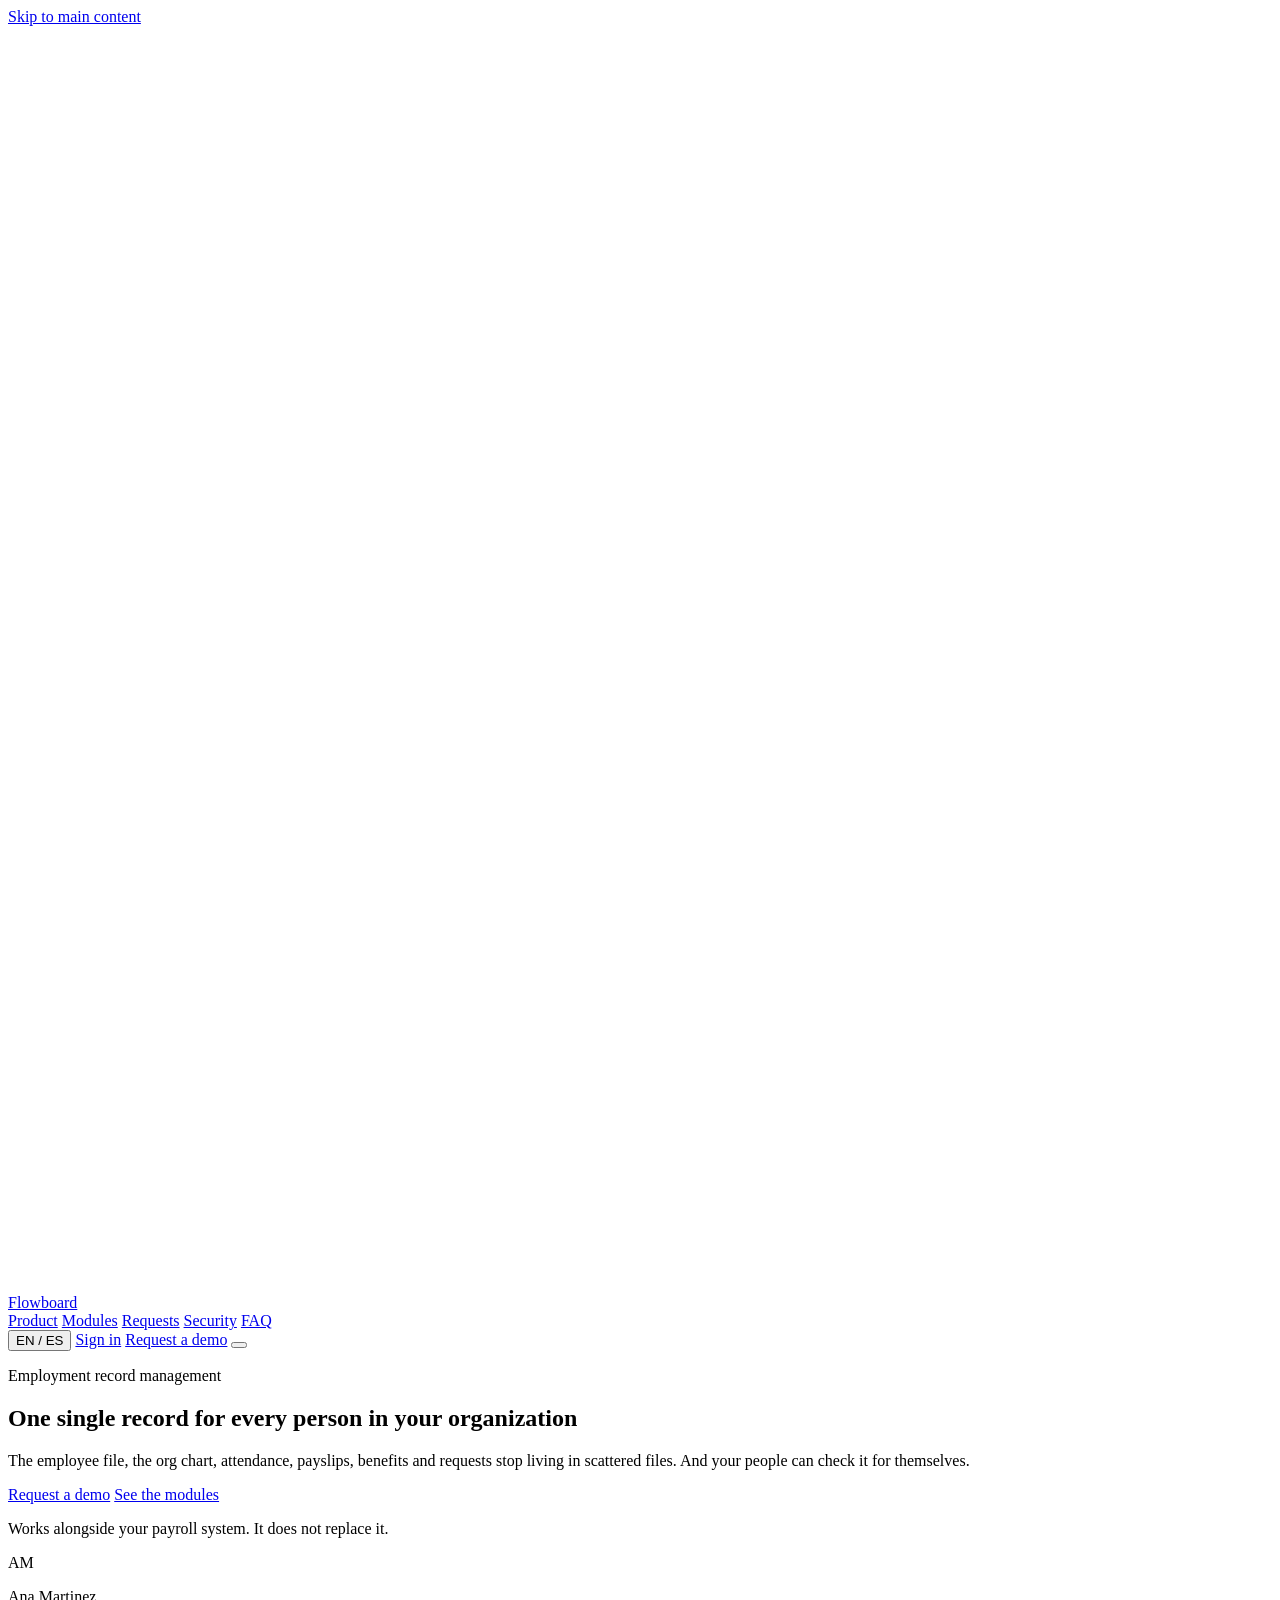
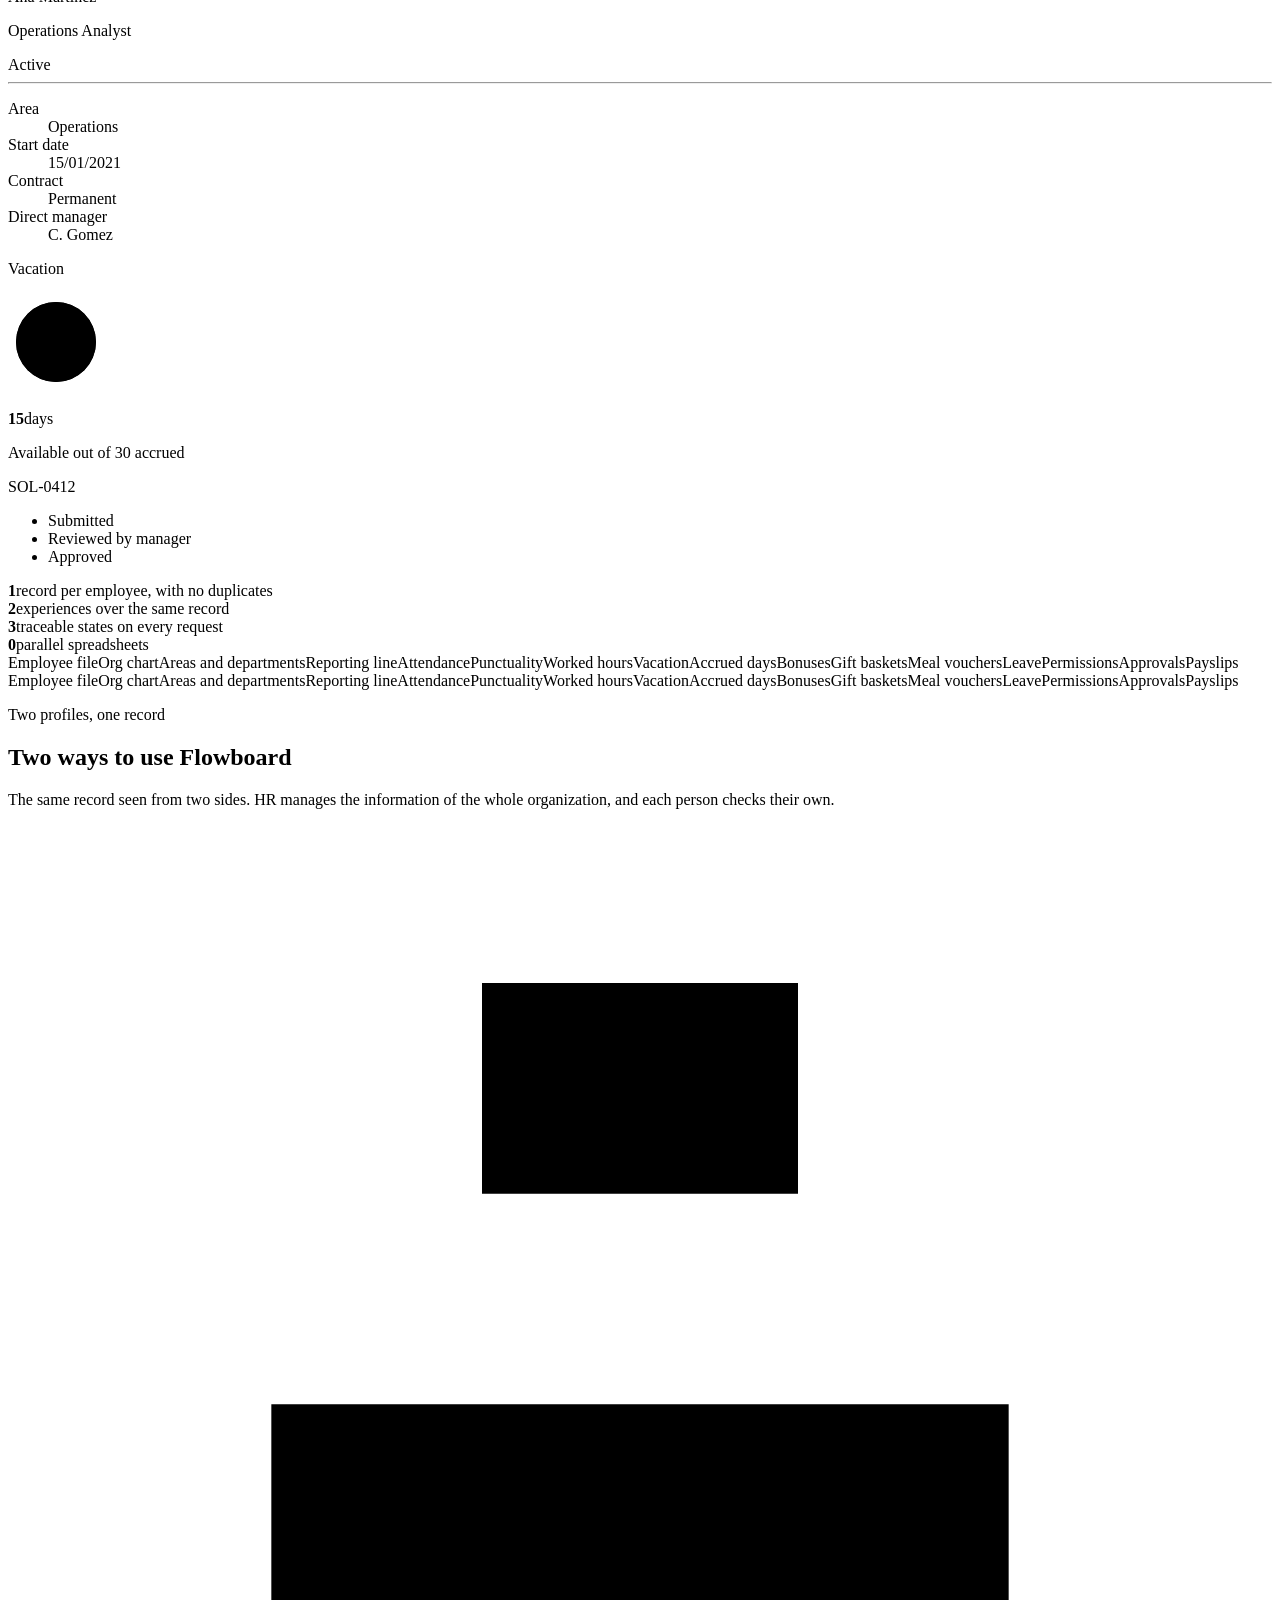
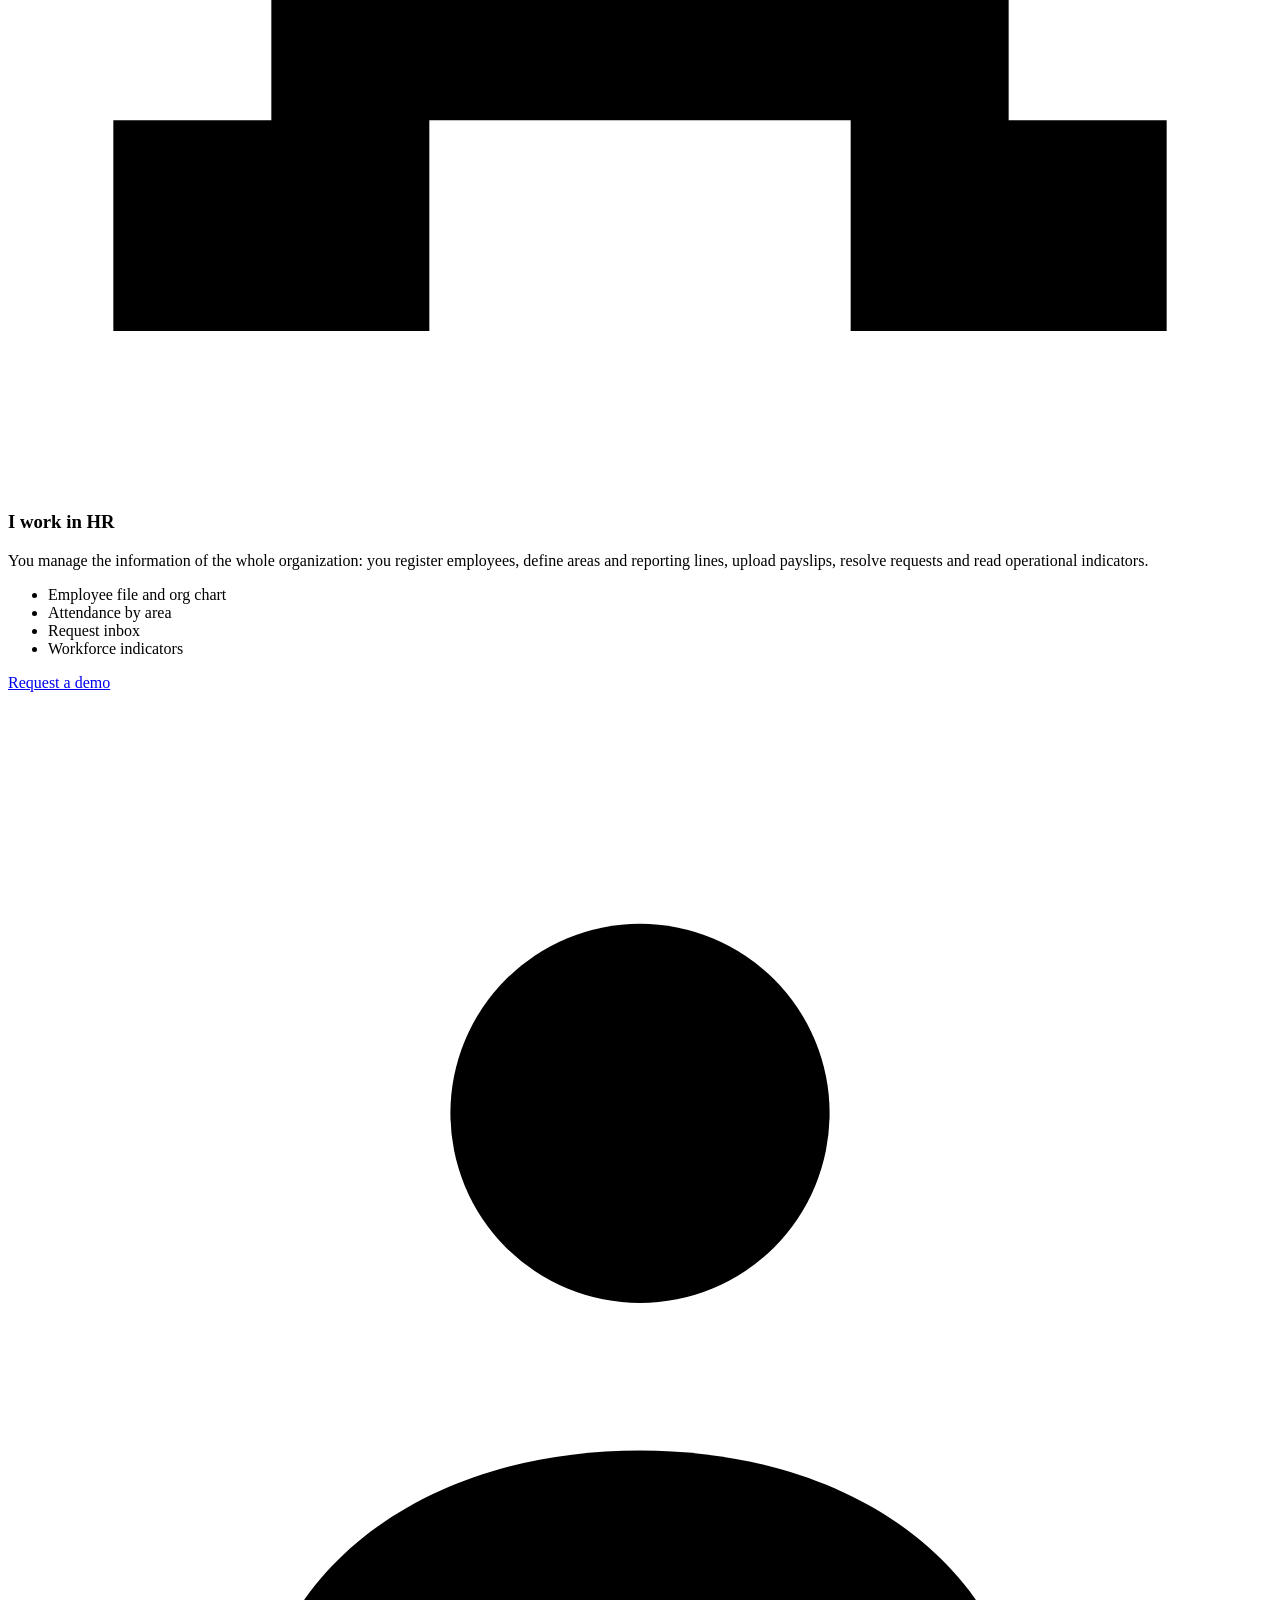
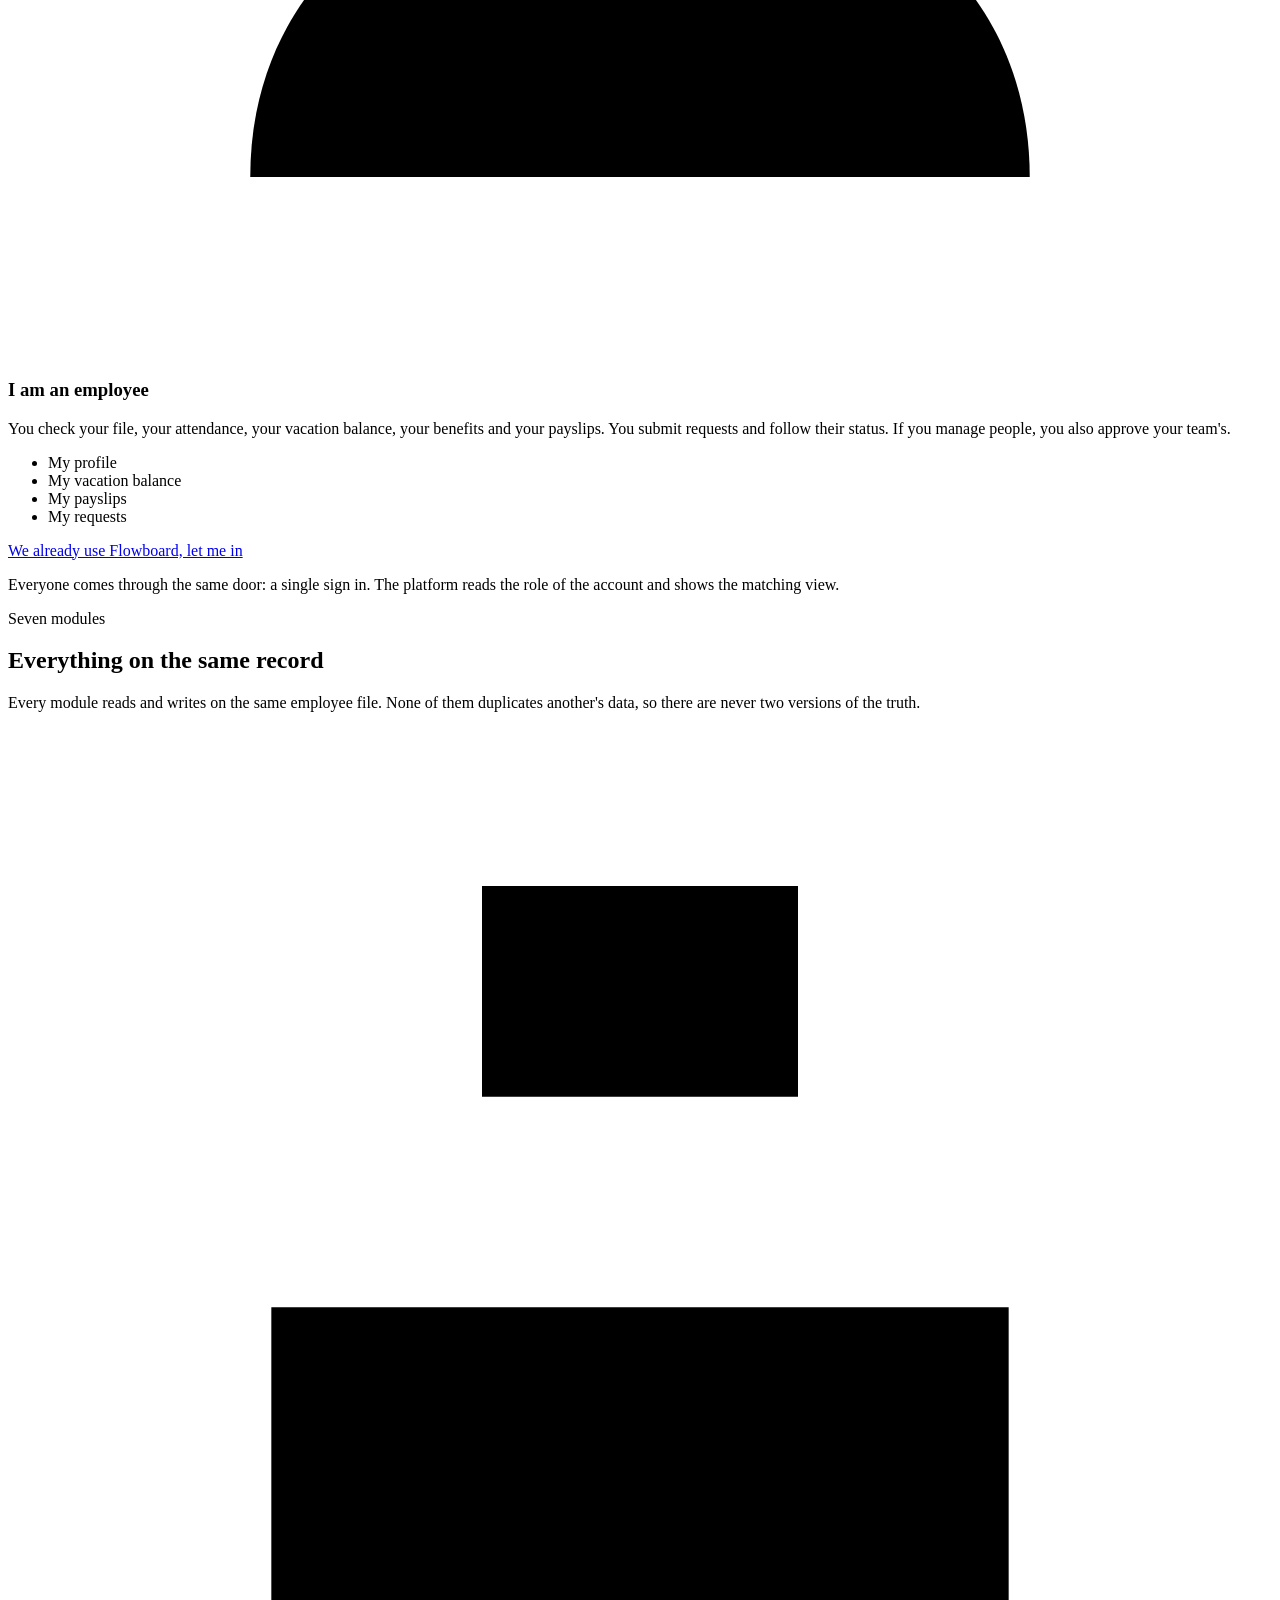
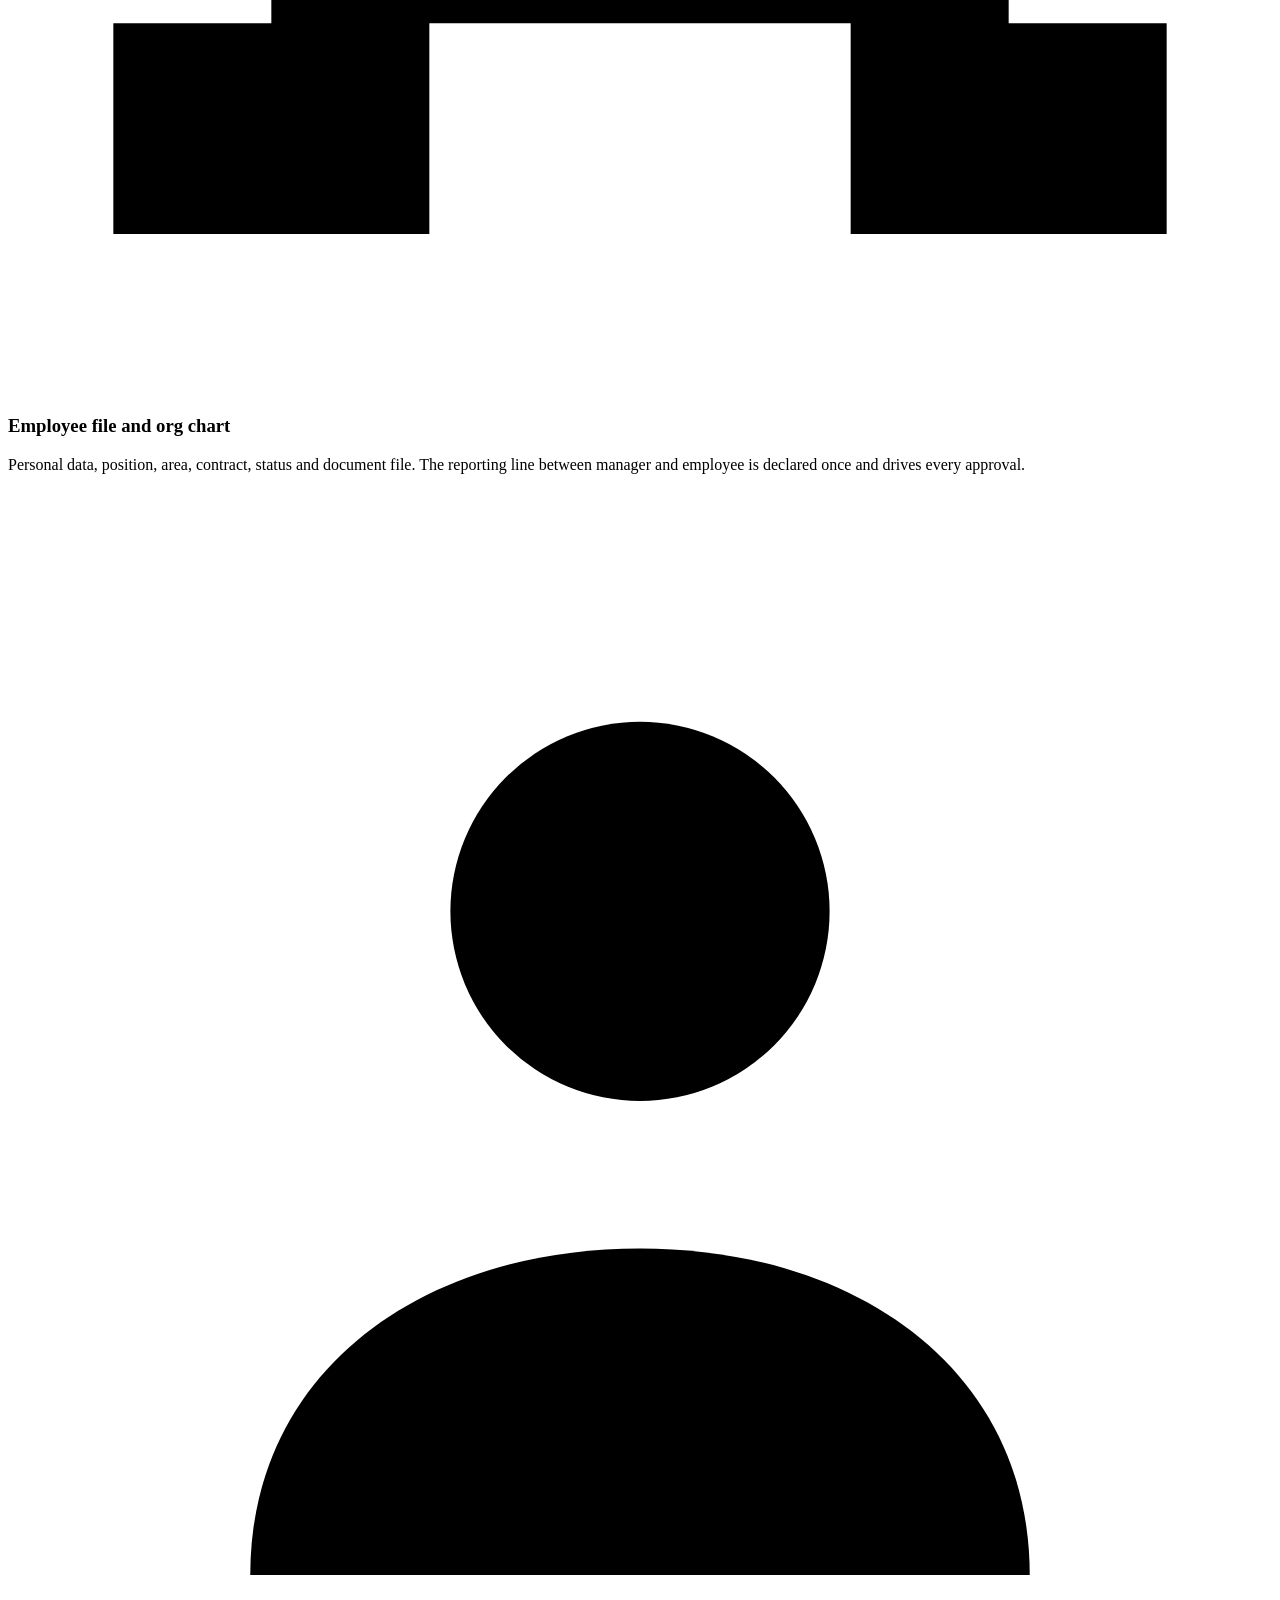
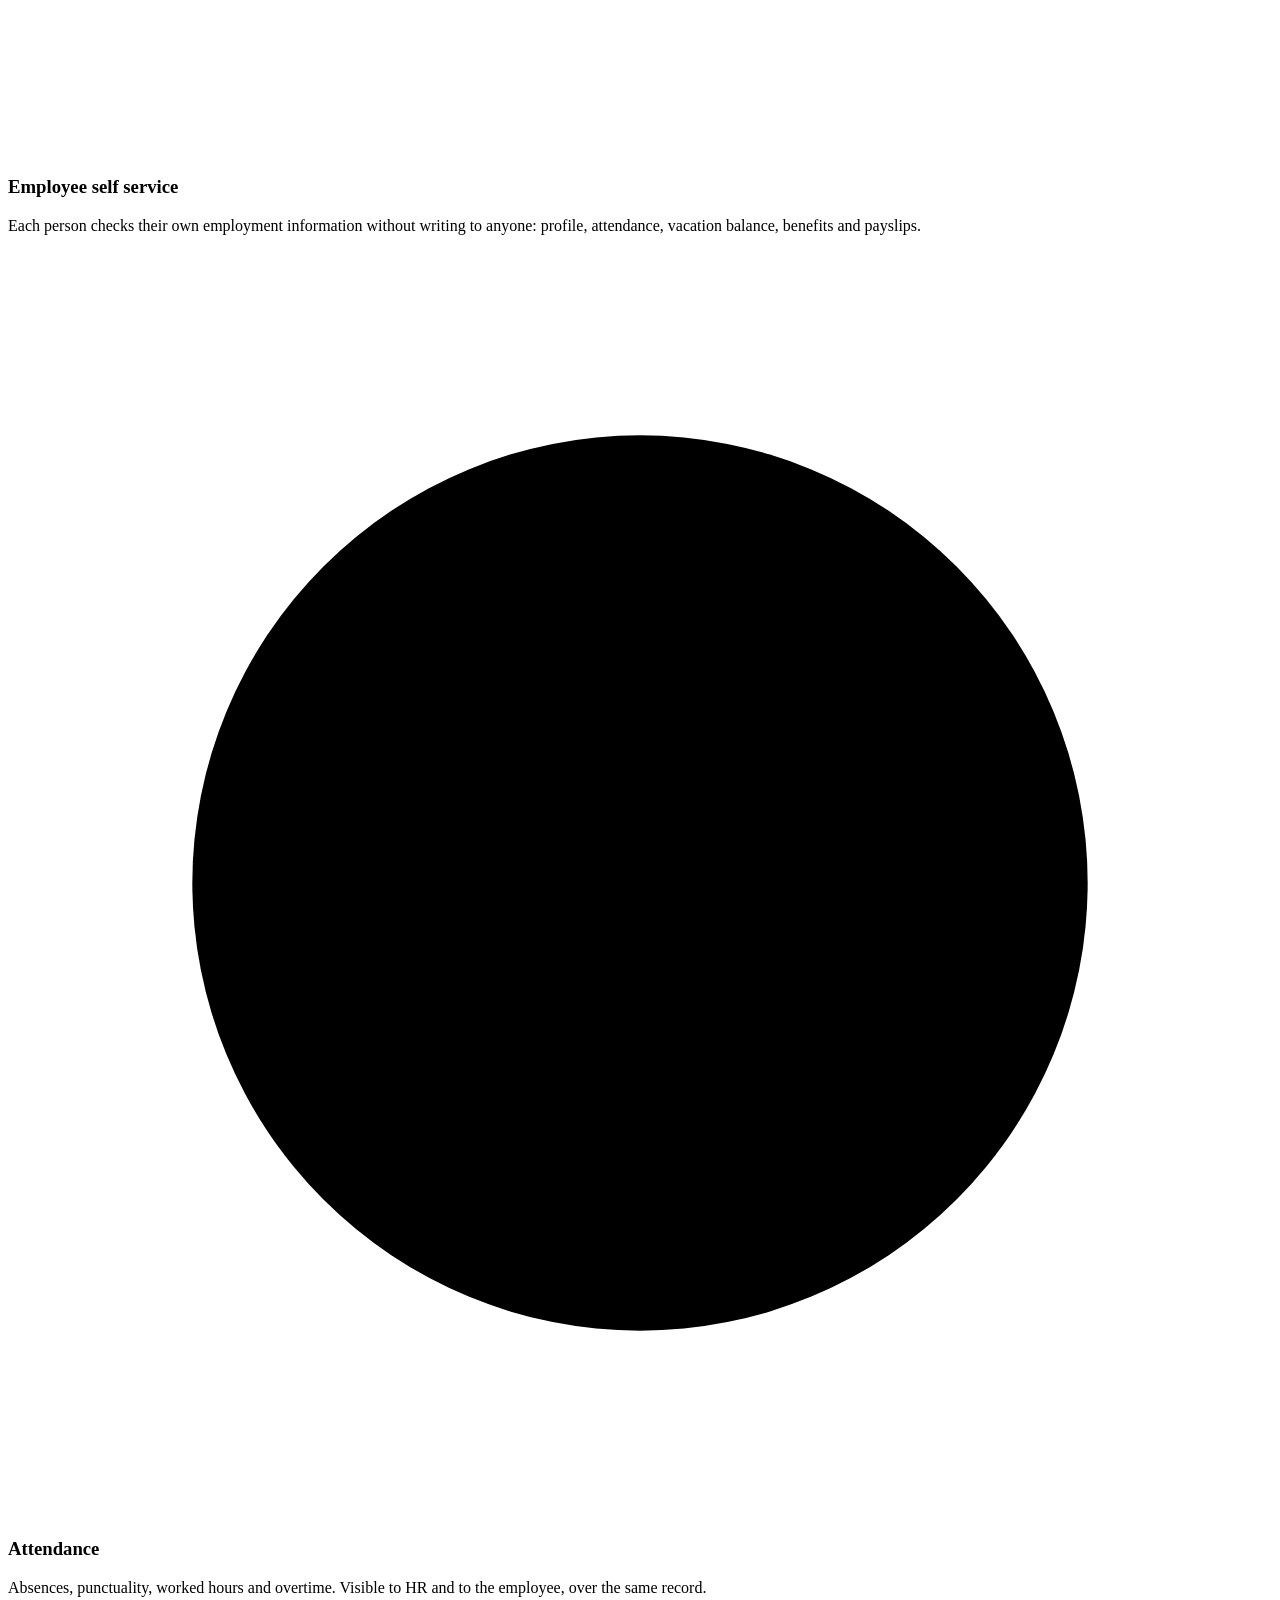
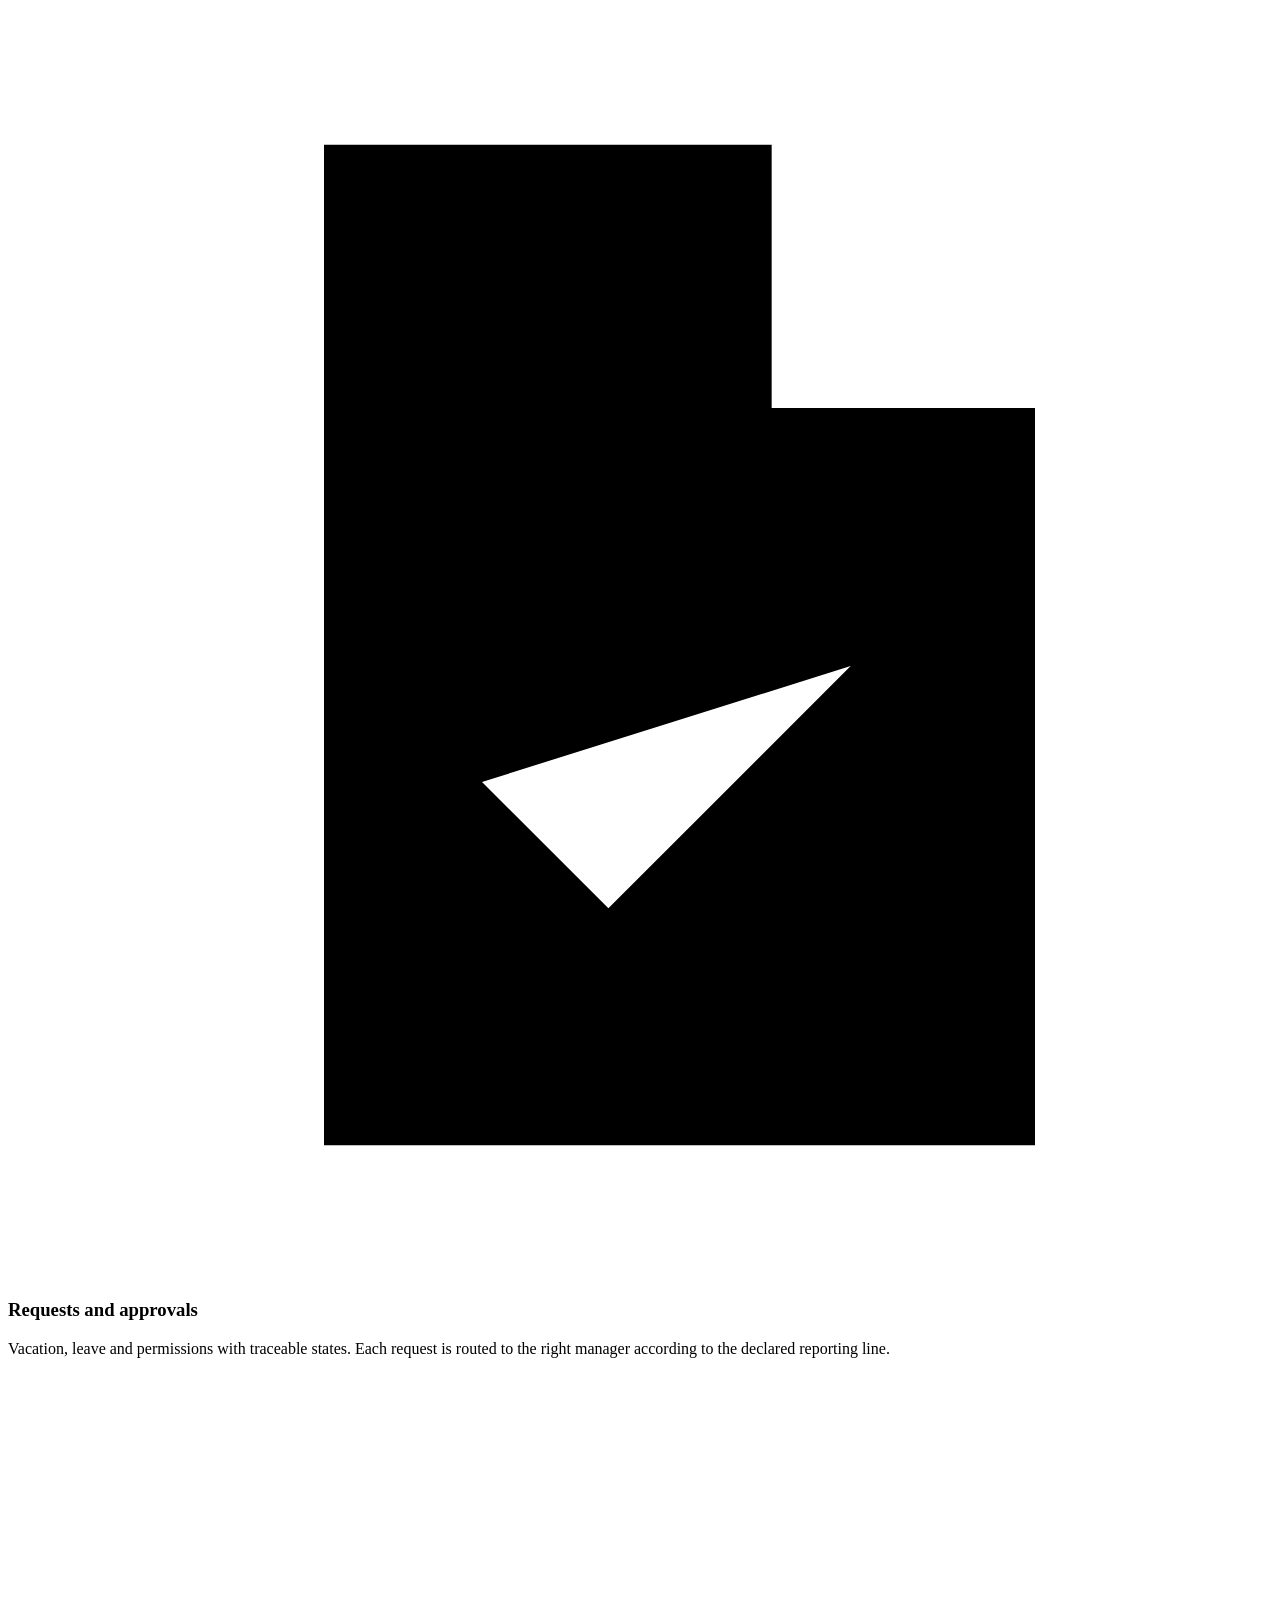
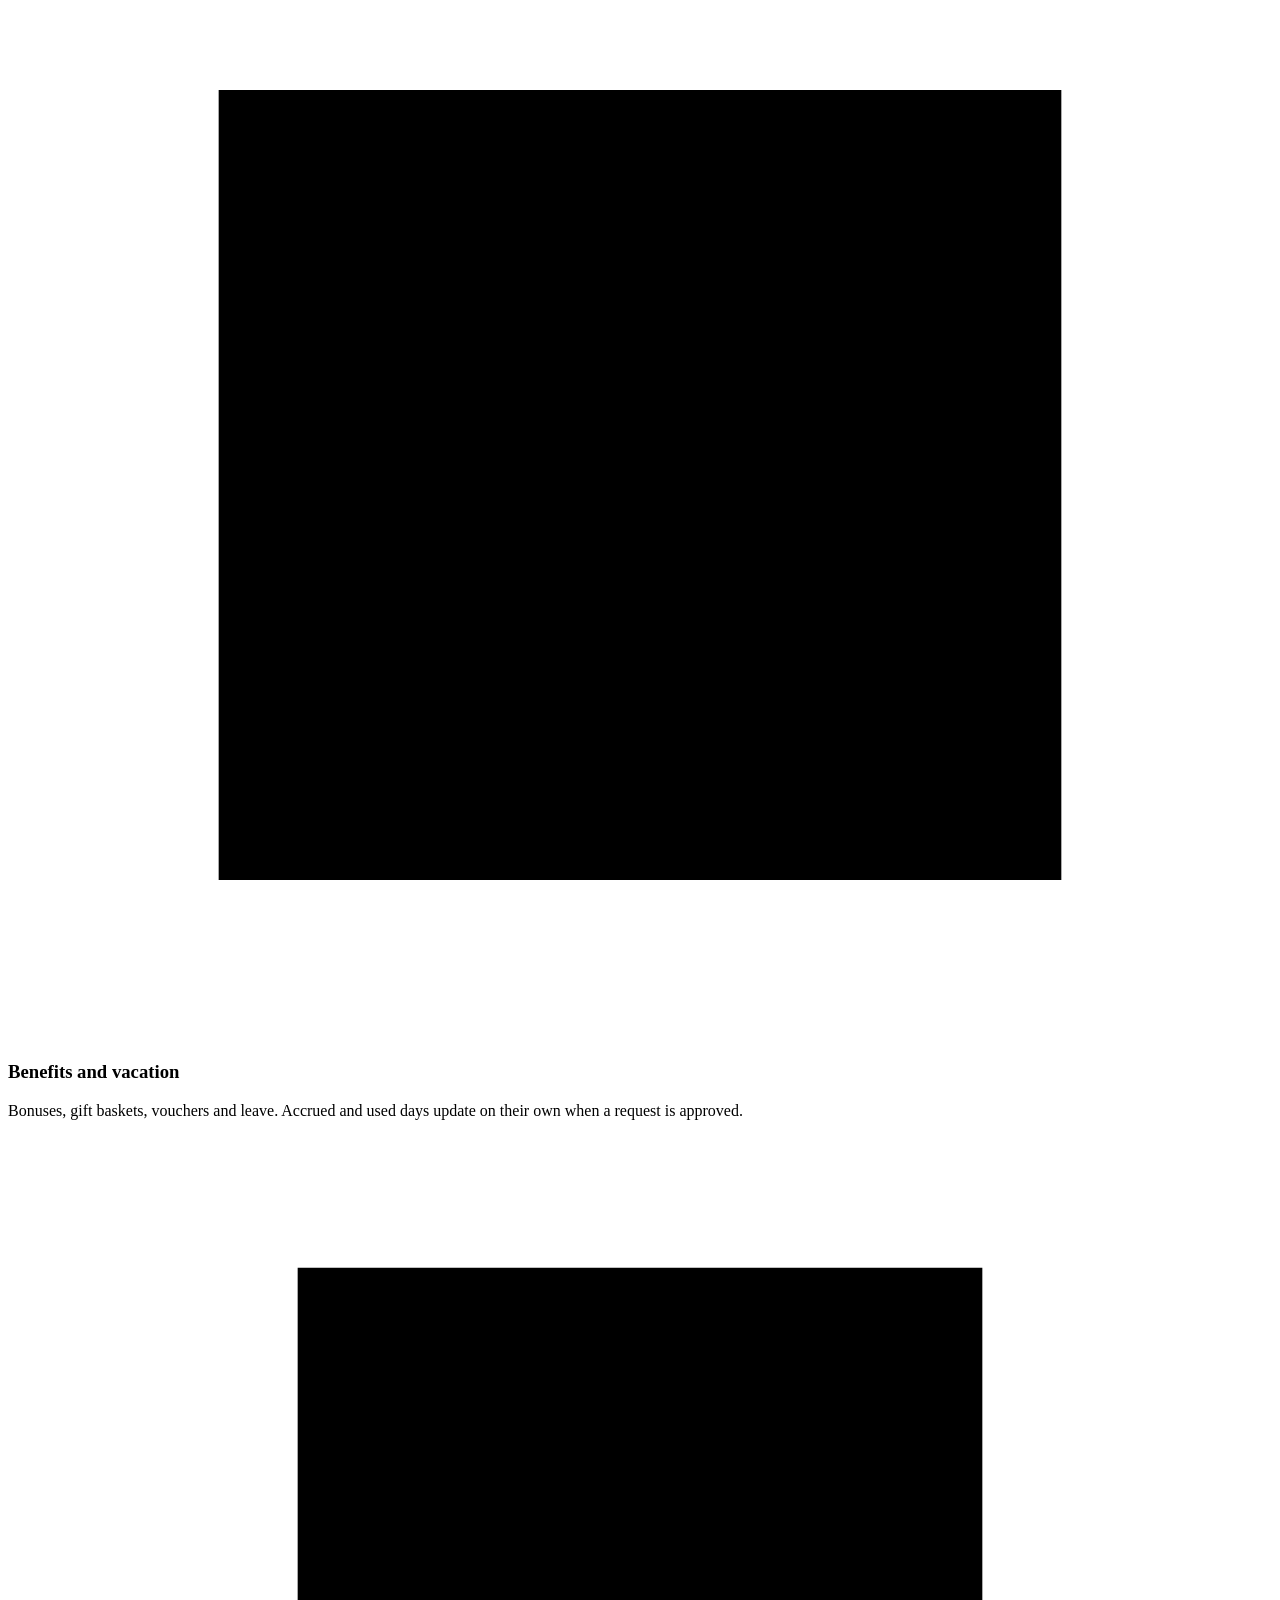
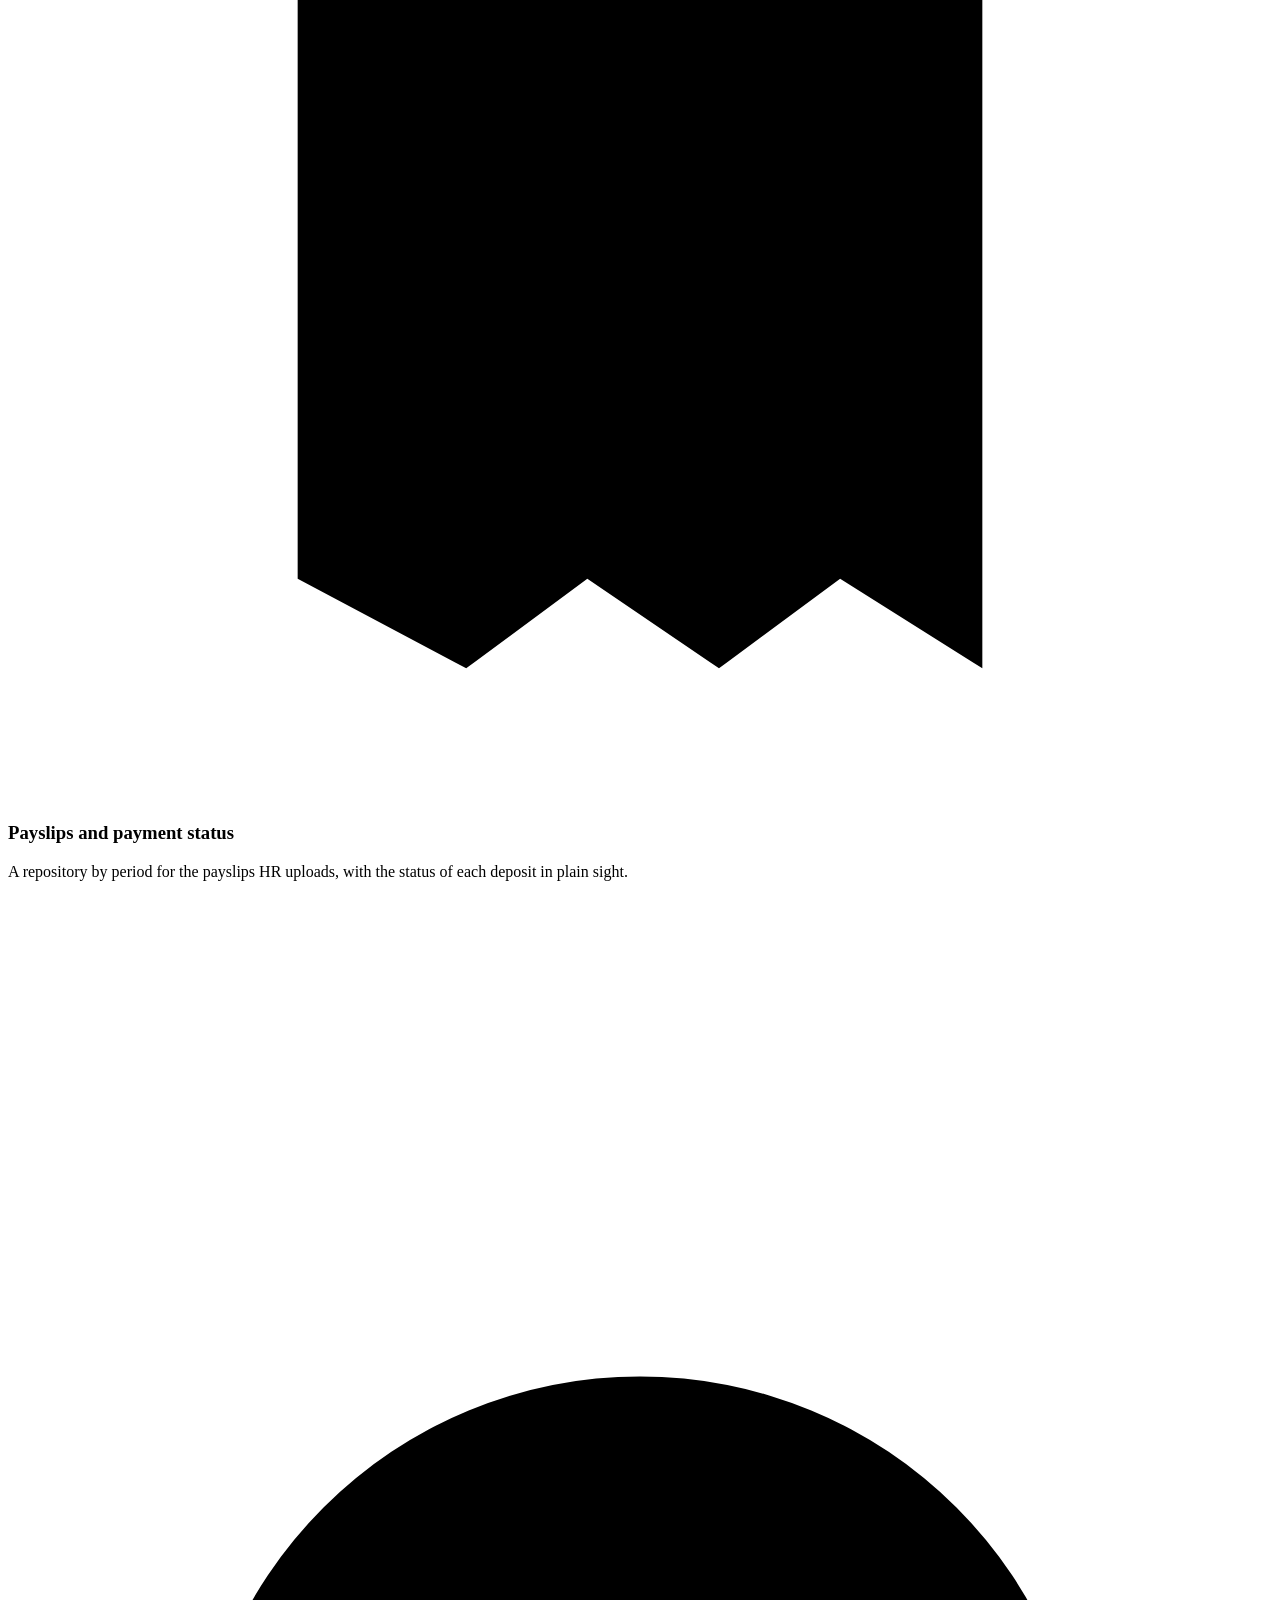
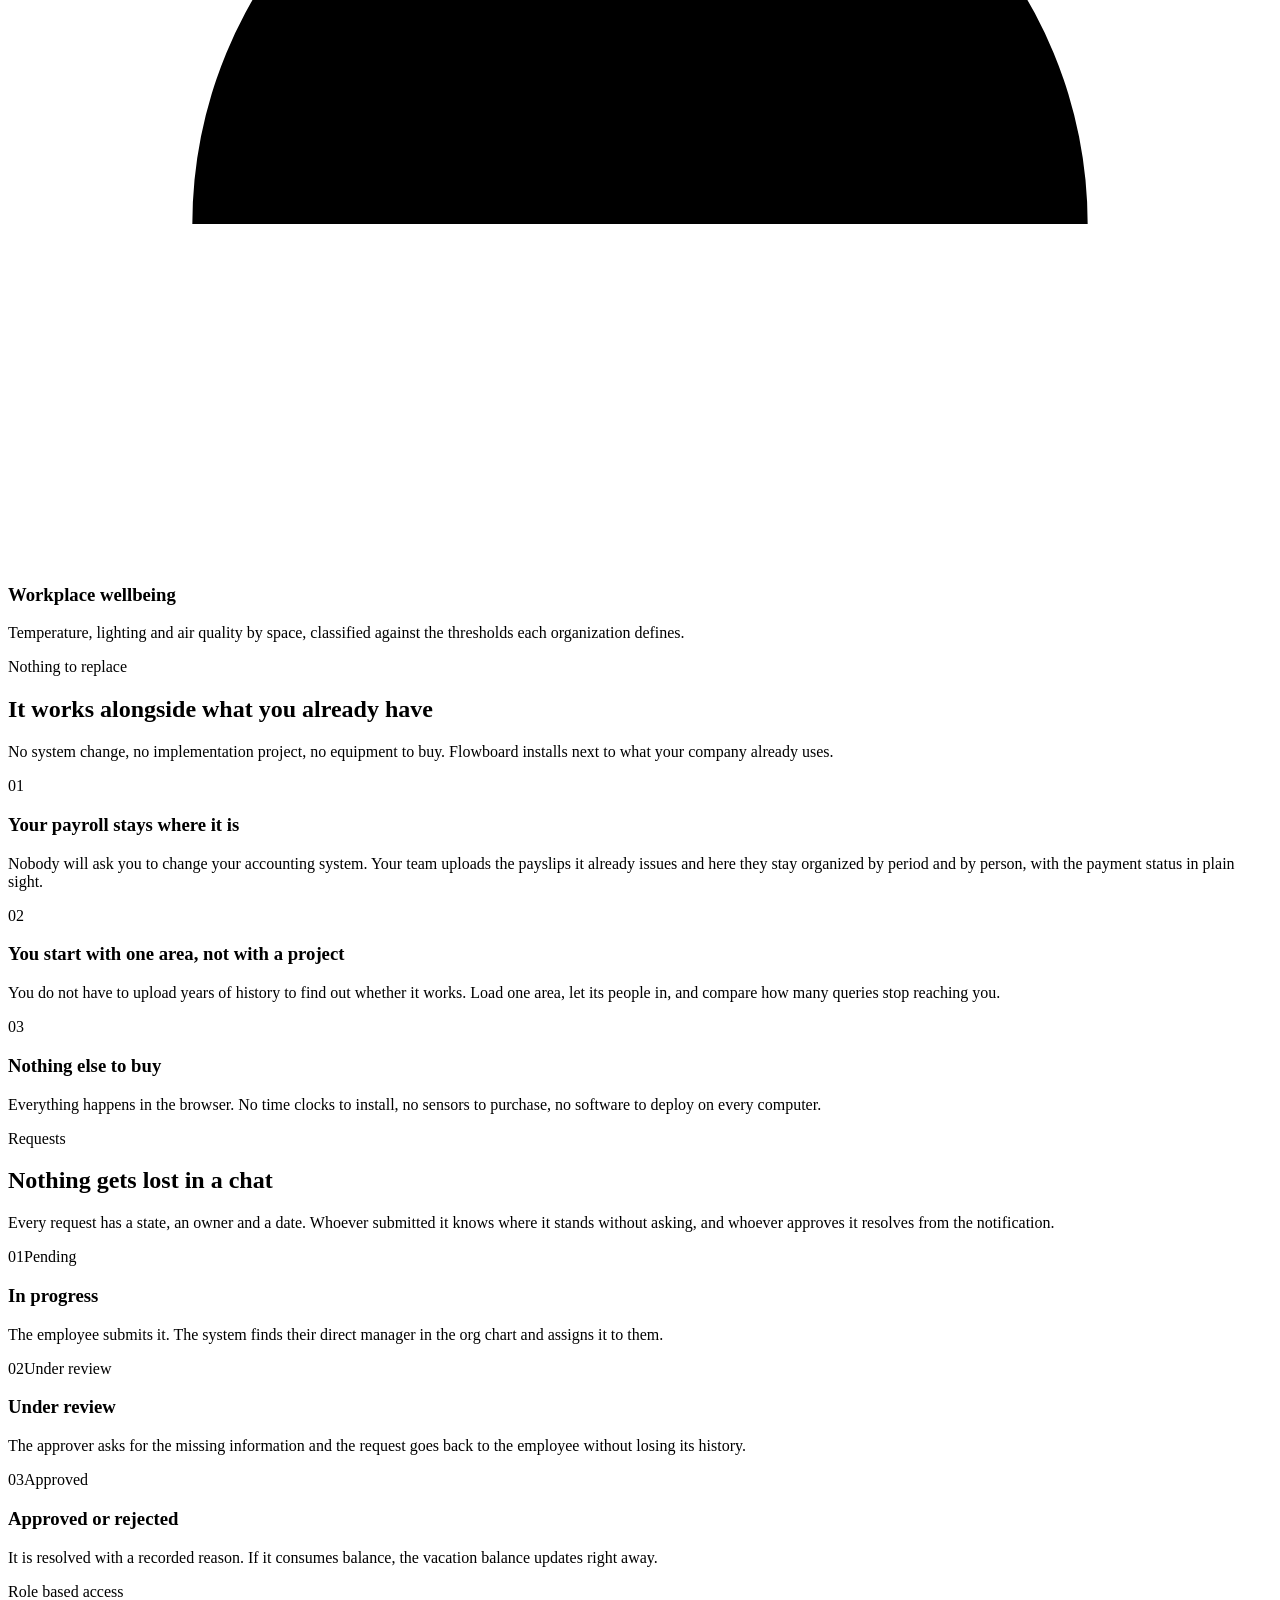
==== index.html @ 3ad3525f "feat(index): create index file" ====
<!DOCTYPE html>
<html lang="en-US">
<head>
  <meta charset="UTF-8">
  <meta name="viewport" content="width=device-width, initial-scale=1">
  <title>Flowboard, HR management for growing organizations</title>
    <meta name="description" content="Flowboard centralises the employee file, the org chart, attendance, vacation balance, benefits, payslips and requests in one record, and lets every person check their own.">
  <meta name="keywords" content="human resources, employee management, attendance tracking, vacation balance, leave requests, employee self service, HRIS Peru, Flowboard">
  <meta name="author" content="Performily">
  <meta name="robots" content="index, follow">
  <meta property="og:type" content="website">
  <meta property="og:site_name" content="Flowboard">
  <meta property="og:title" content="Flowboard, HR management for growing organizations">
  <meta property="og:description" content="One single record for every person in your organization. The employee file, attendance, benefits, payslips and requests in one place.">
  <meta property="og:locale" content="en_US">
  <meta property="og:locale:alternate" content="es_419">
  <meta name="twitter:card" content="summary_large_image">
  <meta name="twitter:title" content="Flowboard, HR management for growing organizations">
  <meta name="twitter:description" content="One single record for every person in your organization.">
  <meta name="theme-color" content="#39608f">
  <link rel="preconnect" href="https://fonts.googleapis.com">
  <link rel="preconnect" href="https://fonts.gstatic.com" crossorigin>
  <link href="https://fonts.googleapis.com/css2?family=Inter:wght@400;500;600;700&display=swap" rel="stylesheet">
  <link rel="stylesheet" href="src/css/tokens.css">
  <link rel="stylesheet" href="src/css/styles.css">
</head>
<body>
  <a class="skip-link" href="#main" data-i18n="skip">Skip to main content</a>

  <header class="masthead" id="masthead">
    <div class="shell masthead__row">
      <a class="brand" href="#top" aria-label="Flowboard, home">
        <span class="brand__mark" aria-hidden="true">
          <svg viewBox="0 0 24 24"><path d="M5 7h14M5 12h9M5 17h5"/></svg>
        </span>
        <span>Flowboard</span>
      </a>

      <nav class="menu" id="menu" aria-label="Main navigation" data-open="false">
        <a href="#modules" data-i18n="nav.product">Product</a>
        <a href="#modules" data-i18n="nav.modules">Modules</a>
        <a href="#requests" data-i18n="nav.requests">Requests</a>
        <a href="#security" data-i18n="nav.security">Security</a>
        <a href="#faq" data-i18n="nav.faq">FAQ</a>
      </nav>

      <div class="masthead__actions">
        <button class="lang" type="button" data-lang-toggle aria-label="Change language">
          <span data-lang="en" aria-current="true">EN</span>
          <span aria-hidden="true">/</span>
          <span data-lang="es" aria-current="false">ES</span>
        </button>
        <a class="btn btn--sm" href="#signin" data-i18n="cta.signin">Sign in</a>
        <a class="btn btn--sm btn--primary" href="#start" data-i18n="cta.demo">Request a demo</a>
        <button class="burger" type="button" data-burger aria-expanded="false" aria-controls="menu" aria-label="Open menu">
          <span></span><span></span>
        </button>
      </div>
      <div class="progress" data-progress aria-hidden="true"></div>
    </div>
  </header>

  <main id="main">

    <section class="hero shell" id="top">
      <div class="hero__grid">
        <div class="hero__copy">
          <p class="tagline label" data-i18n="hero.tag">Employment record management</p>
          <h1 data-i18n="hero.title">One single record for <span class="strong">every person</span> in your organization</h1>
          <p class="lead" data-i18n="hero.text">The employee file, the org chart, attendance, payslips, benefits and requests stop living in scattered files. And your people can check it for themselves.</p>
          <div class="hero__actions">
            <a class="btn btn--primary" href="#start" data-i18n="cta.demo">Request a demo</a>
            <a class="btn" href="#modules" data-i18n="cta.modules">See the modules</a>
          </div>
          <p class="hero__note" data-i18n="hero.note">Works alongside your payroll system. It does not replace it.</p>
        </div>

        <div class="hero__art" aria-hidden="true">
          <article class="card record">
            <header class="record__head">
              <span class="avatar">AM</span>
              <div>
                <p class="record__name">Ana Martinez</p>
                <p class="record__role" data-i18n="hero.card.role">Operations Analyst</p>
              </div>
              <span class="chip chip--ok" data-i18n="hero.card.status">Active</span>
            </header>
            <hr>
            <dl class="record__list">
              <div><dt data-i18n="hero.card.area">Area</dt><dd data-i18n="hero.card.area.v">Operations</dd></div>
              <div><dt data-i18n="hero.card.start">Start date</dt><dd>15/01/2021</dd></div>
              <div><dt data-i18n="hero.card.contract">Contract</dt><dd data-i18n="hero.card.contract.v">Permanent</dd></div>
              <div><dt data-i18n="hero.card.manager">Direct manager</dt><dd>C. Gomez</dd></div>
            </dl>
          </article>

          <div class="hero__row">
            <article class="card gauge-card">
              <p class="label" data-i18n="hero.gauge.title">Vacation</p>
              <div class="gauge">
                <svg viewBox="0 0 96 96" width="96" height="96">
                  <circle class="gauge__track" cx="48" cy="48" r="40"></circle>
                  <circle class="gauge__arc" cx="48" cy="48" r="40" data-gauge-arc data-value="15" data-total="30"></circle>
                </svg>
                <p class="gauge__value"><strong>15</strong><span data-i18n="hero.gauge.unit">days</span></p>
              </div>
              <p data-i18n="hero.gauge.foot">Available out of 30 accrued</p>
            </article>

            <article class="card steps-card">
              <p class="label">SOL-0412</p>
              <ul>
                <li data-i18n="hero.req.1">Submitted</li>
                <li data-i18n="hero.req.2">Reviewed by manager</li>
                <li class="is-current" data-i18n="hero.req.3">Approved</li>
              </ul>
            </article>
          </div>
        </div>
      </div>
    </section>

    <section class="figures shell" aria-label="Product figures">
      <div class="figures__row">
        <div class="figure"><strong>1</strong><span data-i18n="fig.1">record per employee, with no duplicates</span></div>
        <div class="figure"><strong>2</strong><span data-i18n="fig.2">experiences over the same record</span></div>
        <div class="figure"><strong>3</strong><span data-i18n="fig.3">traceable states on every request</span></div>
        <div class="figure"><strong>0</strong><span data-i18n="fig.4">parallel spreadsheets</span></div>
      </div>
    </section>

    <section class="marquee" aria-label="What the platform manages">
      <div class="marquee__track">
        <span>Employee file</span><i></i><span>Org chart</span><i></i><span>Areas and departments</span><i></i><span>Reporting line</span><i></i><span>Attendance</span><i></i><span>Punctuality</span><i></i><span>Worked hours</span><i></i><span>Vacation</span><i></i><span>Accrued days</span><i></i><span>Bonuses</span><i></i><span>Gift baskets</span><i></i><span>Meal vouchers</span><i></i><span>Leave</span><i></i><span>Permissions</span><i></i><span>Approvals</span><i></i><span>Payslips</span><i></i>
        <span>Employee file</span><i></i><span>Org chart</span><i></i><span>Areas and departments</span><i></i><span>Reporting line</span><i></i><span>Attendance</span><i></i><span>Punctuality</span><i></i><span>Worked hours</span><i></i><span>Vacation</span><i></i><span>Accrued days</span><i></i><span>Bonuses</span><i></i><span>Gift baskets</span><i></i><span>Meal vouchers</span><i></i><span>Leave</span><i></i><span>Permissions</span><i></i><span>Approvals</span><i></i><span>Payslips</span><i></i>
      </div>
    </section>

    <section class="section segments" id="segments">
      <div class="shell">
        <div class="section-head section-head--center">
          <p class="label" data-i18n="seg.tag">Two profiles, one record</p>
          <h2 data-i18n="seg.title">Two ways to use Flowboard</h2>
          <p class="lead" data-i18n="seg.text">The same record seen from two sides. HR manages the information of the whole organization, and each person checks their own.</p>
        </div>

        <div class="segments__grid">
          <article class="card segment">
            <header class="segment__head">
              <span class="icon-tile" aria-hidden="true">
                <svg viewBox="0 0 24 24"><path d="M9 3h6v4H9zM2 17h6v4H2zM16 17h6v4h-6zM12 7v4M5 17v-6h14v6"/></svg>
              </span>
              <h3 data-i18n="seg.hr.title">I work in HR</h3>
            </header>
            <p style="font-size:var(--t-sm);color:var(--ink-2)" data-i18n="seg.hr.text">You manage the information of the whole organization: you register employees, define areas and reporting lines, upload payslips, resolve requests and read operational indicators.</p>
            <ul class="segment__list">
              <li data-i18n="seg.hr.1">Employee file and org chart</li>
              <li data-i18n="seg.hr.2">Attendance by area</li>
              <li data-i18n="seg.hr.3">Request inbox</li>
              <li data-i18n="seg.hr.4">Workforce indicators</li>
            </ul>
            <a class="btn btn--primary" href="#start" data-i18n="seg.hr.cta">Request a demo</a>
          </article>

          <article class="card segment">
            <header class="segment__head">
              <span class="icon-tile" aria-hidden="true">
                <svg viewBox="0 0 24 24"><circle cx="12" cy="8" r="3.6"/><path d="M4.6 20.6c0-3.9 3.3-6.2 7.4-6.2s7.4 2.3 7.4 6.2"/></svg>
              </span>
              <h3 data-i18n="seg.emp.title">I am an employee</h3>
            </header>
            <p style="font-size:var(--t-sm);color:var(--ink-2)" data-i18n="seg.emp.text">You check your file, your attendance, your vacation balance, your benefits and your payslips. You submit requests and follow their status. If you manage people, you also approve your team's.</p>
            <ul class="segment__list">
              <li data-i18n="seg.emp.1">My profile</li>
              <li data-i18n="seg.emp.2">My vacation balance</li>
              <li data-i18n="seg.emp.3">My payslips</li>
              <li data-i18n="seg.emp.4">My requests</li>
            </ul>
            <a class="btn" href="#signin" data-i18n="seg.emp.cta">We already use Flowboard, let me in</a>
          </article>
        </div>

        <p class="segments__note" data-i18n="seg.note">Everyone comes through the same door: a single sign in. The platform reads the role of the account and shows the matching view.</p>
      </div>
    </section>

    <section class="section" id="modules">
      <div class="shell">
        <div class="section-head">
          <p class="label" data-i18n="mod.tag">Seven modules</p>
          <h2 data-i18n="mod.title">Everything on the same record</h2>
          <p class="lead" data-i18n="mod.text">Every module reads and writes on the same employee file. None of them duplicates another's data, so there are never two versions of the truth.</p>
        </div>

        <div class="modules__grid">
          <article class="card module">
            <span class="icon-tile" aria-hidden="true"><svg viewBox="0 0 24 24"><path d="M9 3h6v4H9zM2 17h6v4H2zM16 17h6v4h-6zM12 7v4M5 17v-6h14v6"/></svg></span>
            <h3 data-i18n="mod.1.t">Employee file and org chart</h3>
            <p data-i18n="mod.1.d">Personal data, position, area, contract, status and document file. The reporting line between manager and employee is declared once and drives every approval.</p>
          </article>

          <article class="card module">
            <span class="icon-tile" aria-hidden="true"><svg viewBox="0 0 24 24"><circle cx="12" cy="8" r="3.6"/><path d="M4.6 20.6c0-3.9 3.3-6.2 7.4-6.2s7.4 2.3 7.4 6.2"/></svg></span>
            <h3 data-i18n="mod.2.t">Employee self service</h3>
            <p data-i18n="mod.2.d">Each person checks their own employment information without writing to anyone: profile, attendance, vacation balance, benefits and payslips.</p>
          </article>

          <article class="card module">
            <span class="icon-tile" aria-hidden="true"><svg viewBox="0 0 24 24"><circle cx="12" cy="12" r="8.5"/><path d="M12 7.2V12l3.4 2"/></svg></span>
            <h3 data-i18n="mod.3.t">Attendance</h3>
            <p data-i18n="mod.3.d">Absences, punctuality, worked hours and overtime. Visible to HR and to the employee, over the same record.</p>
          </article>

          <article class="card module">
            <span class="icon-tile" aria-hidden="true"><svg viewBox="0 0 24 24"><path d="M6 2.5h8.5l5 5v14H6zM14.5 2.5v5h5M9 14.6l2.4 2.4 4.6-4.6"/></svg></span>
            <h3 data-i18n="mod.4.t">Requests and approvals</h3>
            <p data-i18n="mod.4.d">Vacation, leave and permissions with traceable states. Each request is routed to the right manager according to the declared reporting line.</p>
          </article>

          <article class="card module">
            <span class="icon-tile" aria-hidden="true"><svg viewBox="0 0 24 24"><path d="M4 6h16v15H4zM4 11h16M8 3v4.4M16 3v4.4M8 15.6h3M13.4 15.6h3"/></svg></span>
            <h3 data-i18n="mod.5.t">Benefits and vacation</h3>
            <p data-i18n="mod.5.d">Bonuses, gift baskets, vouchers and leave. Accrued and used days update on their own when a request is approved.</p>
          </article>

          <article class="card module">
            <span class="icon-tile" aria-hidden="true"><svg viewBox="0 0 24 24"><path d="M5.5 2.5h13v19l-2.7-1.7-2.3 1.7-2.5-1.7-2.3 1.7-3.2-1.7zM8.8 8h6.4M8.8 12h6.4"/></svg></span>
            <h3 data-i18n="mod.6.t">Payslips and payment status</h3>
            <p data-i18n="mod.6.d">A repository by period for the payslips HR uploads, with the status of each deposit in plain sight.</p>
          </article>

          <article class="card module module--wide">
            <span class="icon-tile" aria-hidden="true"><svg viewBox="0 0 24 24"><path d="M3.5 17.6a8.5 8.5 0 0 1 17 0M12 17.6l4.1-4.7"/></svg></span>
            <div>
              <h3 data-i18n="mod.7.t">Workplace wellbeing</h3>
              <p style="margin-top:0.5rem" data-i18n="mod.7.d">Temperature, lighting and air quality by space, classified against the thresholds each organization defines.</p>
            </div>
          </article>
        </div>
      </div>
    </section>

    <section class="section section--band" id="compatibility">
      <div class="shell">
        <div class="section-head">
          <p class="label" data-i18n="cmp.tag">Nothing to replace</p>
          <h2 data-i18n="cmp.title">It works alongside what you already have</h2>
          <p class="lead" data-i18n="cmp.text">No system change, no implementation project, no equipment to buy. Flowboard installs next to what your company already uses.</p>
        </div>

        <div class="compat__grid">
          <article class="card compat">
            <p class="compat__n">01</p>
            <h3 data-i18n="cmp.1.t">Your payroll stays where it is</h3>
            <p data-i18n="cmp.1.d">Nobody will ask you to change your accounting system. Your team uploads the payslips it already issues and here they stay organized by period and by person, with the payment status in plain sight.</p>
          </article>
          <article class="card compat">
            <p class="compat__n">02</p>
            <h3 data-i18n="cmp.2.t">You start with one area, not with a project</h3>
            <p data-i18n="cmp.2.d">You do not have to upload years of history to find out whether it works. Load one area, let its people in, and compare how many queries stop reaching you.</p>
          </article>
          <article class="card compat">
            <p class="compat__n">03</p>
            <h3 data-i18n="cmp.3.t">Nothing else to buy</h3>
            <p data-i18n="cmp.3.d">Everything happens in the browser. No time clocks to install, no sensors to purchase, no software to deploy on every computer.</p>
          </article>
        </div>
      </div>
    </section>


    <section class="section" id="requests">
      <div class="shell">
        <div class="section-head">
          <p class="label" data-i18n="req.tag">Requests</p>
          <h2 data-i18n="req.title">Nothing gets lost in a chat</h2>
          <p class="lead" data-i18n="req.text">Every request has a state, an owner and a date. Whoever submitted it knows where it stands without asking, and whoever approves it resolves from the notification.</p>
        </div>

        <div class="flow">
          <div class="flow__rail" aria-hidden="true"></div>
          <div class="flow__grid">
            <div>
              <div class="flow__dot" aria-hidden="true"></div>
              <article class="card stage">
                <div class="stage__top"><span class="stage__n">01</span><span class="chip chip--warn" data-i18n="req.1.chip">Pending</span></div>
                <h3 data-i18n="req.1.t">In progress</h3>
                <p data-i18n="req.1.d">The employee submits it. The system finds their direct manager in the org chart and assigns it to them.</p>
              </article>
            </div>
            <div>
              <div class="flow__dot" aria-hidden="true"></div>
              <article class="card stage">
                <div class="stage__top"><span class="stage__n">02</span><span class="chip chip--neutral" data-i18n="req.2.chip">Under review</span></div>
                <h3 data-i18n="req.2.t">Under review</h3>
                <p data-i18n="req.2.d">The approver asks for the missing information and the request goes back to the employee without losing its history.</p>
              </article>
            </div>
            <div>
              <div class="flow__dot" aria-hidden="true"></div>
              <article class="card stage">
                <div class="stage__top"><span class="stage__n">03</span><span class="chip chip--ok" data-i18n="req.3.chip">Approved</span></div>
                <h3 data-i18n="req.3.t">Approved or rejected</h3>
                <p data-i18n="req.3.d">It is resolved with a recorded reason. If it consumes balance, the vacation balance updates right away.</p>
              </article>
            </div>
          </div>
        </div>
      </div>
    </section>


    <section class="section section--band" id="security">
      <div class="shell">
        <div class="section-head section-head--center">
          <p class="label" data-i18n="sec.tag">Role based access</p>
          <h2 data-i18n="sec.title">Show salaries without exposing anyone</h2>
          <p class="lead" data-i18n="sec.text">It is the question every management team asks before signing. Each person signs in and finds their own, nothing else. It is not a checkbox somebody can clear by mistake: it is how the platform is built.</p>
        </div>

        <div class="card matrix">
          <table>
            <caption class="label" style="text-align:left;padding-bottom:0.5rem" data-i18n="sec.caption">Who sees what</caption>
            <thead>
              <tr>
                <th scope="col" data-i18n="sec.col.0">Information</th>
                <th scope="col" data-i18n="sec.col.1">Human Resources</th>
                <th scope="col" data-i18n="sec.col.2">Manager</th>
                <th scope="col" data-i18n="sec.col.3">Employee</th>
              </tr>
            </thead>
            <tbody>
              <tr><th scope="row" data-i18n="sec.r1">Their own employment information</th><td><span class="yes" data-i18n="sec.yes">Yes</span></td><td><span class="yes" data-i18n="sec.yes">Yes</span></td><td><span class="yes" data-i18n="sec.yes">Yes</span></td></tr>
              <tr><th scope="row" data-i18n="sec.r2">Other people's salary</th><td><span class="yes" data-i18n="sec.yes">Yes</span></td><td><span class="no">&mdash;</span></td><td><span class="no">&mdash;</span></td></tr>
              <tr><th scope="row" data-i18n="sec.r3">Their team's requests</th><td><span class="yes" data-i18n="sec.yes">Yes</span></td><td><span class="yes" data-i18n="sec.yes">Yes</span></td><td><span class="no">&mdash;</span></td></tr>
              <tr><th scope="row" data-i18n="sec.r4">The requester's vacation balance</th><td><span class="yes" data-i18n="sec.yes">Yes</span></td><td><span class="cond" data-i18n="sec.cond">On approval</span></td><td><span class="no">&mdash;</span></td></tr>
              <tr><th scope="row" data-i18n="sec.r5">Search by identity document</th><td><span class="yes" data-i18n="sec.yes">Yes</span></td><td><span class="no">&mdash;</span></td><td><span class="no">&mdash;</span></td></tr>
              <tr><th scope="row" data-i18n="sec.r6">Upload payslips for the whole company</th><td><span class="yes" data-i18n="sec.yes">Yes</span></td><td><span class="no">&mdash;</span></td><td><span class="no">&mdash;</span></td></tr>
            </tbody>
          </table>
        </div>

        <div class="badges">
          <span class="badge" data-i18n="sec.b1">Peruvian Personal Data Protection Law 29733</span>
          <span class="badge" data-i18n="sec.b2">Passwords stored hashed, never in plain text</span>
          <span class="badge" data-i18n="sec.b3">Password change required on first sign in</span>
        </div>
      </div>
    </section>


    <!-- FAQ -->
    <section class="section" id="faq">
      <div class="shell faq__grid">
        <div class="section-head">
          <p class="label" data-i18n="faq.tag">Frequently asked questions</p>
          <h2 data-i18n="faq.title">Before you start</h2>
          <p class="lead" data-i18n="faq.text">What we get asked in every first meeting.</p>
        </div>

        <div class="faq__list">
          <article class="card faq__item">
            <h3><button class="faq__q" type="button" data-faq-question aria-expanded="true" aria-controls="faq-1" id="faq-q1" data-i18n="faq.q1">Does it replace my payroll system?</button></h3>
            <div class="faq__a" id="faq-1" role="region" aria-labelledby="faq-q1"><p data-i18n="faq.a1">No. Flowboard works alongside it. Your team uploads the payslips that system issues and here they stay organized by period and by employee.</p></div>
          </article>
          <article class="card faq__item">
            <h3><button class="faq__q" type="button" data-faq-question aria-expanded="false" aria-controls="faq-2" id="faq-q2" data-i18n="faq.q2">Can I upload my history from Excel?</button></h3>
            <div class="faq__a" id="faq-2" role="region" aria-labelledby="faq-q2" hidden><p data-i18n="faq.a2">In this version the initial load is manual. Bulk import is on the roadmap and we would rather not promise it too early.</p></div>
          </article>
          <article class="card faq__item">
            <h3><button class="faq__q" type="button" data-faq-question aria-expanded="false" aria-controls="faq-3" id="faq-q3" data-i18n="faq.q3">Do I need to buy sensors for the wellbeing module?</button></h3>
            <div class="faq__a" id="faq-3" role="region" aria-labelledby="faq-q3" hidden><p data-i18n="faq.a3">We neither sell them nor require them. The module classifies the readings recorded in the platform against the thresholds you define.</p></div>
          </article>
          <article class="card faq__item">
            <h3><button class="faq__q" type="button" data-faq-question aria-expanded="false" aria-controls="faq-4" id="faq-q4" data-i18n="faq.q4">How does the system know who approves each request?</button></h3>
            <div class="faq__a" id="faq-4" role="region" aria-labelledby="faq-q4" hidden><p data-i18n="faq.a4">From the org chart. You declare each employee's direct manager and requests route themselves.</p></div>
          </article>
        </div>
      </div>
    </section>


    <!-- Closing -->
    <section class="section closing" id="start">
      <div class="shell closing__grid">
        <div>
          <p class="label" data-i18n="end.tag">Request a demo</p>
          <h2 style="margin-top:0.75rem" data-i18n="end.title">Start with one area and compare</h2>
          <p class="lead" style="margin-top:1rem" data-i18n="end.text">Load a single area, let its people in and measure how many queries stop reaching you in a month. We walk you through the setup.</p>
          <ul class="closing__list">
            <li data-i18n="end.1">Reply on the same business day</li>
            <li data-i18n="end.2">No cost during the evaluation</li>
            <li data-i18n="end.3">We set up your first area with you</li>
          </ul>
        </div>

        <form class="form" data-demo-form novalidate>
          <h3 data-i18n="form.title">Tell us about your organization</h3>
          <div class="field">
            <label for="f-name" data-i18n="form.name">Full name</label>
            <input id="f-name" name="name" type="text" autocomplete="name" required placeholder="Ana Martinez" data-i18n-placeholder="form.name.ph">
          </div>
          <div class="field">
            <label for="f-email" data-i18n="form.email">Work email</label>
            <input id="f-email" name="email" type="email" autocomplete="email" required placeholder="ana@company.com.pe" data-i18n-placeholder="form.email.ph">
          </div>
          <div class="field--row">
            <div class="field">
              <label for="f-company" data-i18n="form.company">Company</label>
              <input id="f-company" name="company" type="text" autocomplete="organization" required placeholder="Trade name" data-i18n-placeholder="form.company.ph">
            </div>
            <div class="field">
              <label for="f-size" data-i18n="form.size">Employees</label>
              <select id="f-size" name="size">
                <option>50 - 100</option>
                <option selected>100 - 250</option>
                <option>250 - 500</option>
              </select>
            </div>
          </div>
          <button class="btn btn--primary btn--block" type="submit" data-i18n="cta.demo">Request a demo</button>
          <p class="form__status" data-form-status tabindex="-1" hidden data-i18n="form.sent">Thanks. We will get back to you on the next business day.</p>
          <p class="form__legal" data-i18n="form.legal">By submitting you accept the terms of service and the privacy policy.</p>
        </form>
      </div>
    </section>

  </main>

  <footer class="site-footer" id="contact">
    <div class="shell">
      <div class="site-footer__grid">
        <div class="site-footer__brand">
          <a class="brand" href="#top">
            <span class="brand__mark" aria-hidden="true">
              <svg viewBox="0 0 24 24"><path d="M5 7h14M5 12h9M5 17h5"/></svg>
            </span>
            <span>Flowboard</span>
          </a>
          <p class="muted" style="font-size:var(--t-sm)" data-i18n="footer.about">Performily. Employment record management for growing organizations.</p>
          <div class="lang-pills">
            <button class="lang-pill" type="button" data-lang="en" aria-pressed="true">English (en_US)</button>
            <button class="lang-pill" type="button" data-lang="es" aria-pressed="false">Espanol (es_419)</button>
          </div>
        </div>

        <nav class="site-footer__col" aria-label="Product">
          <p class="label" data-i18n="footer.product">Product</p>
          <a href="#modules" data-i18n="nav.modules">Modules</a>
          <a href="#requests" data-i18n="nav.requests">Requests</a>
          <a href="#security" data-i18n="nav.security">Security</a>
          <a href="#faq" data-i18n="nav.faq">FAQ</a>
        </nav>

        <nav class="site-footer__col" aria-label="Legal">
          <p class="label" data-i18n="footer.legal">Legal</p>
          <a href="terms.html" data-i18n="legal.terms">Terms of service</a>
          <a href="privacy.html" data-i18n="legal.privacy">Privacy policy</a>
        </nav>

        <div class="site-footer__col">
          <p class="label" data-i18n="footer.contact">Contact</p>
          <a href="mailto:contacto@performily.pe">contacto@performily.pe</a>
          <span style="font-size:var(--t-sm);color:var(--ink-2)">Lima, Peru</span>
          <span style="font-size:var(--t-sm);color:var(--ink-2)">Instagram, TikTok, X, YouTube</span>
        </div>
      </div>
      <p class="site-footer__base">&copy; 2026 Performily</p>
    </div>
  </footer>

  <script src="src/js/main.js" defer></script>
  <script src="src/js/translations.js"></script>
  <script src="src/js/i18n.js"></script>
</body>
</html>
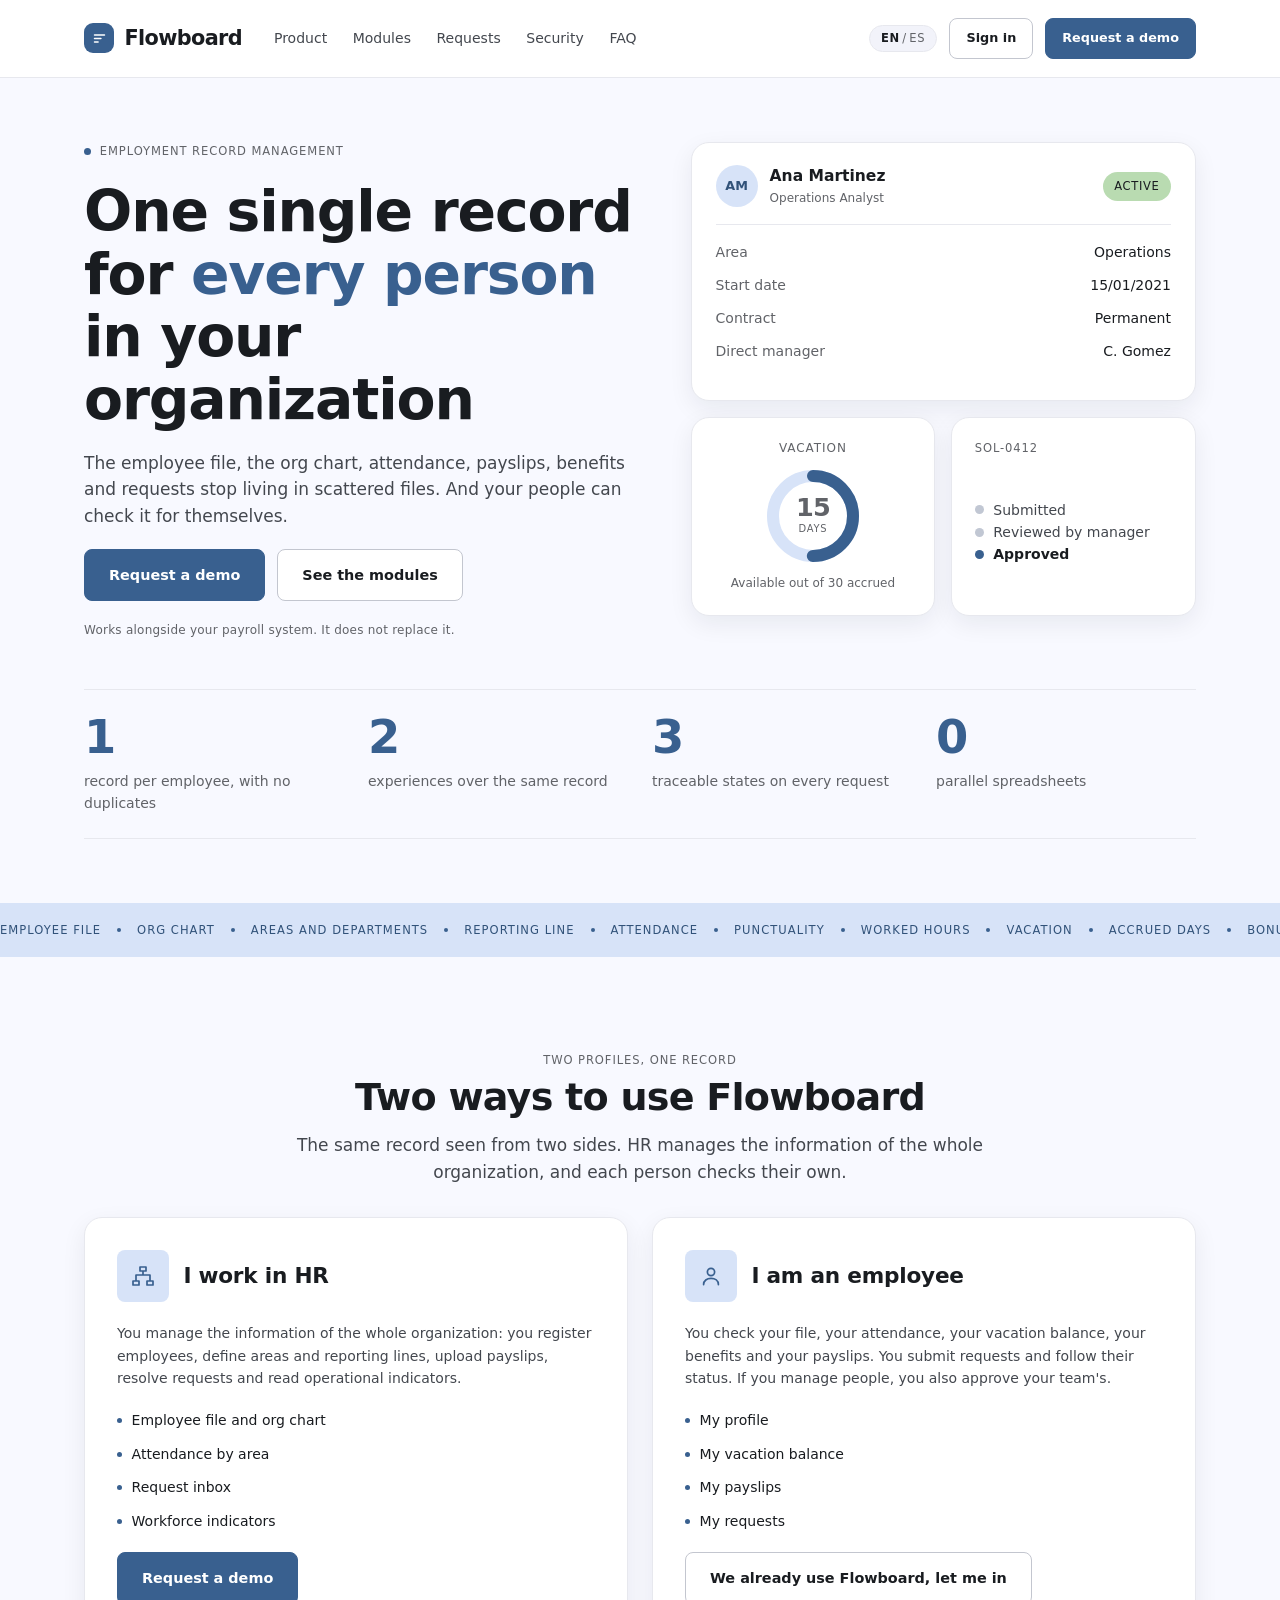
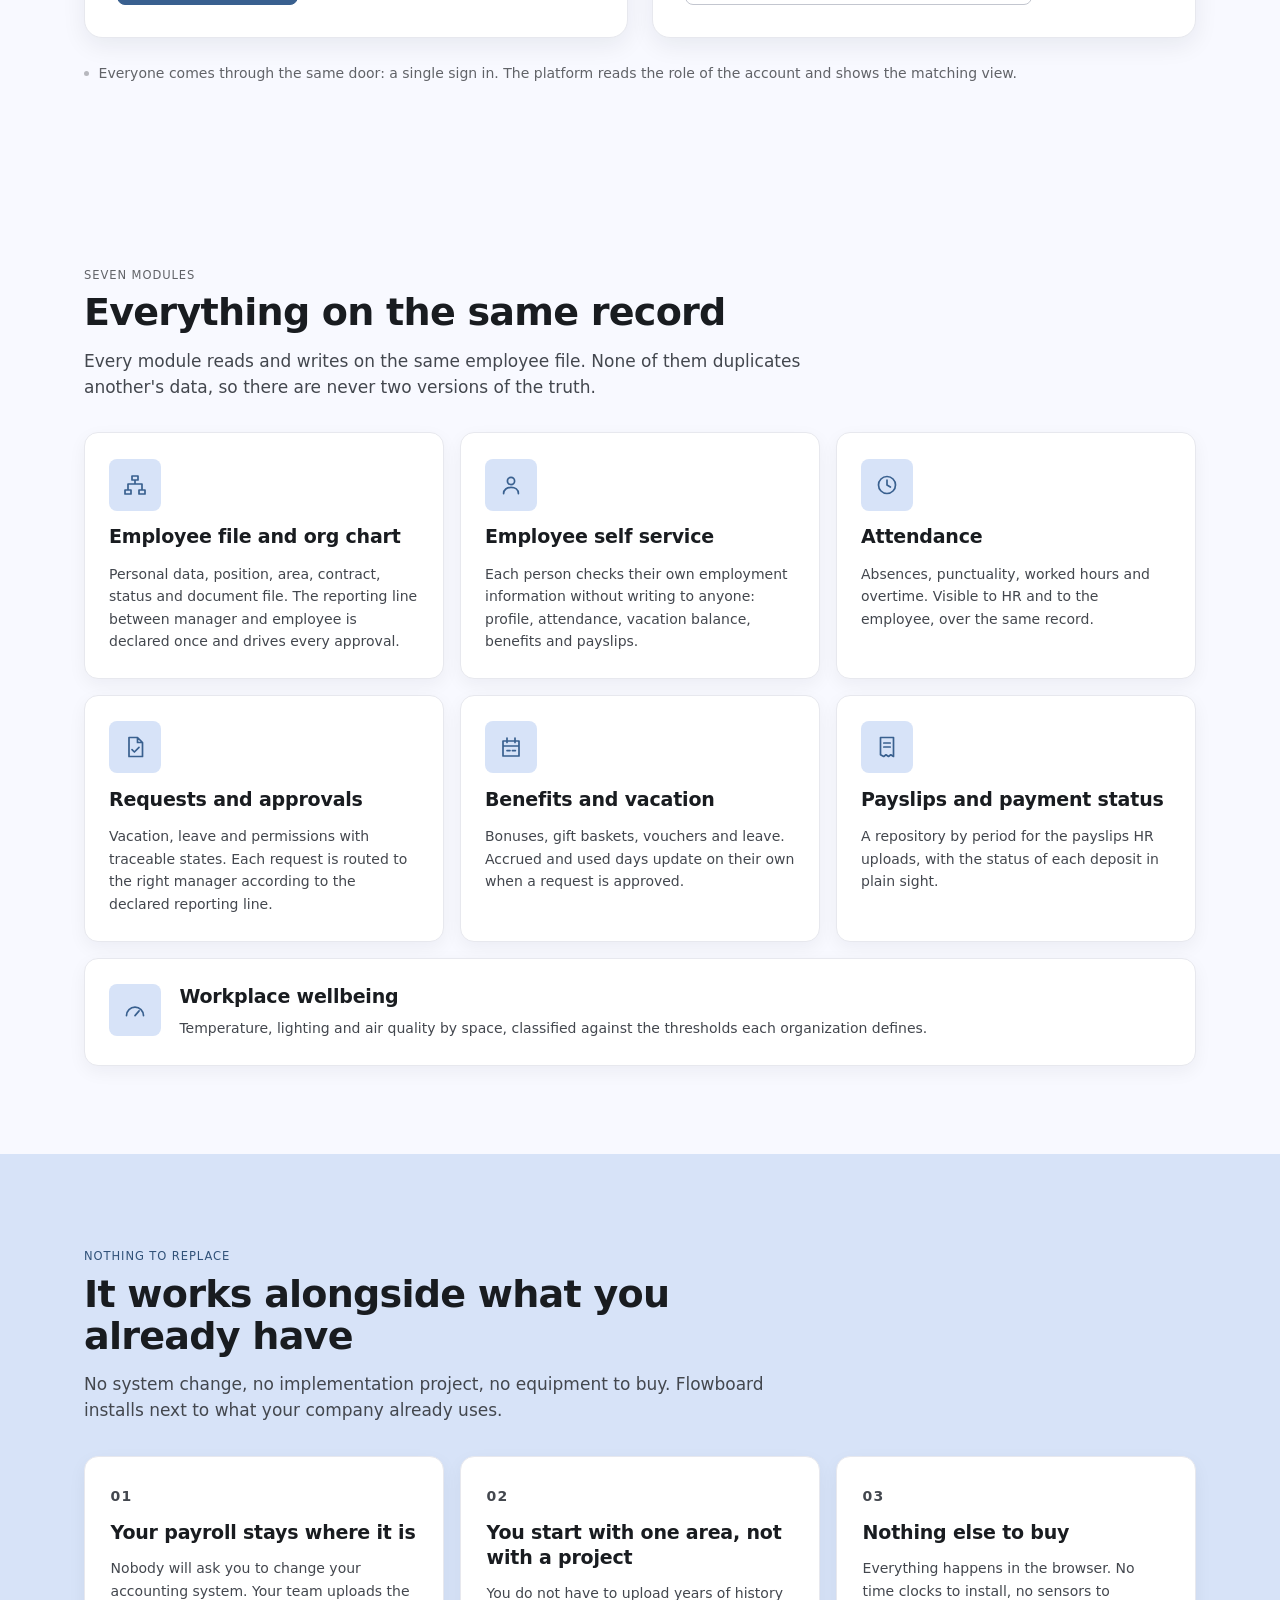
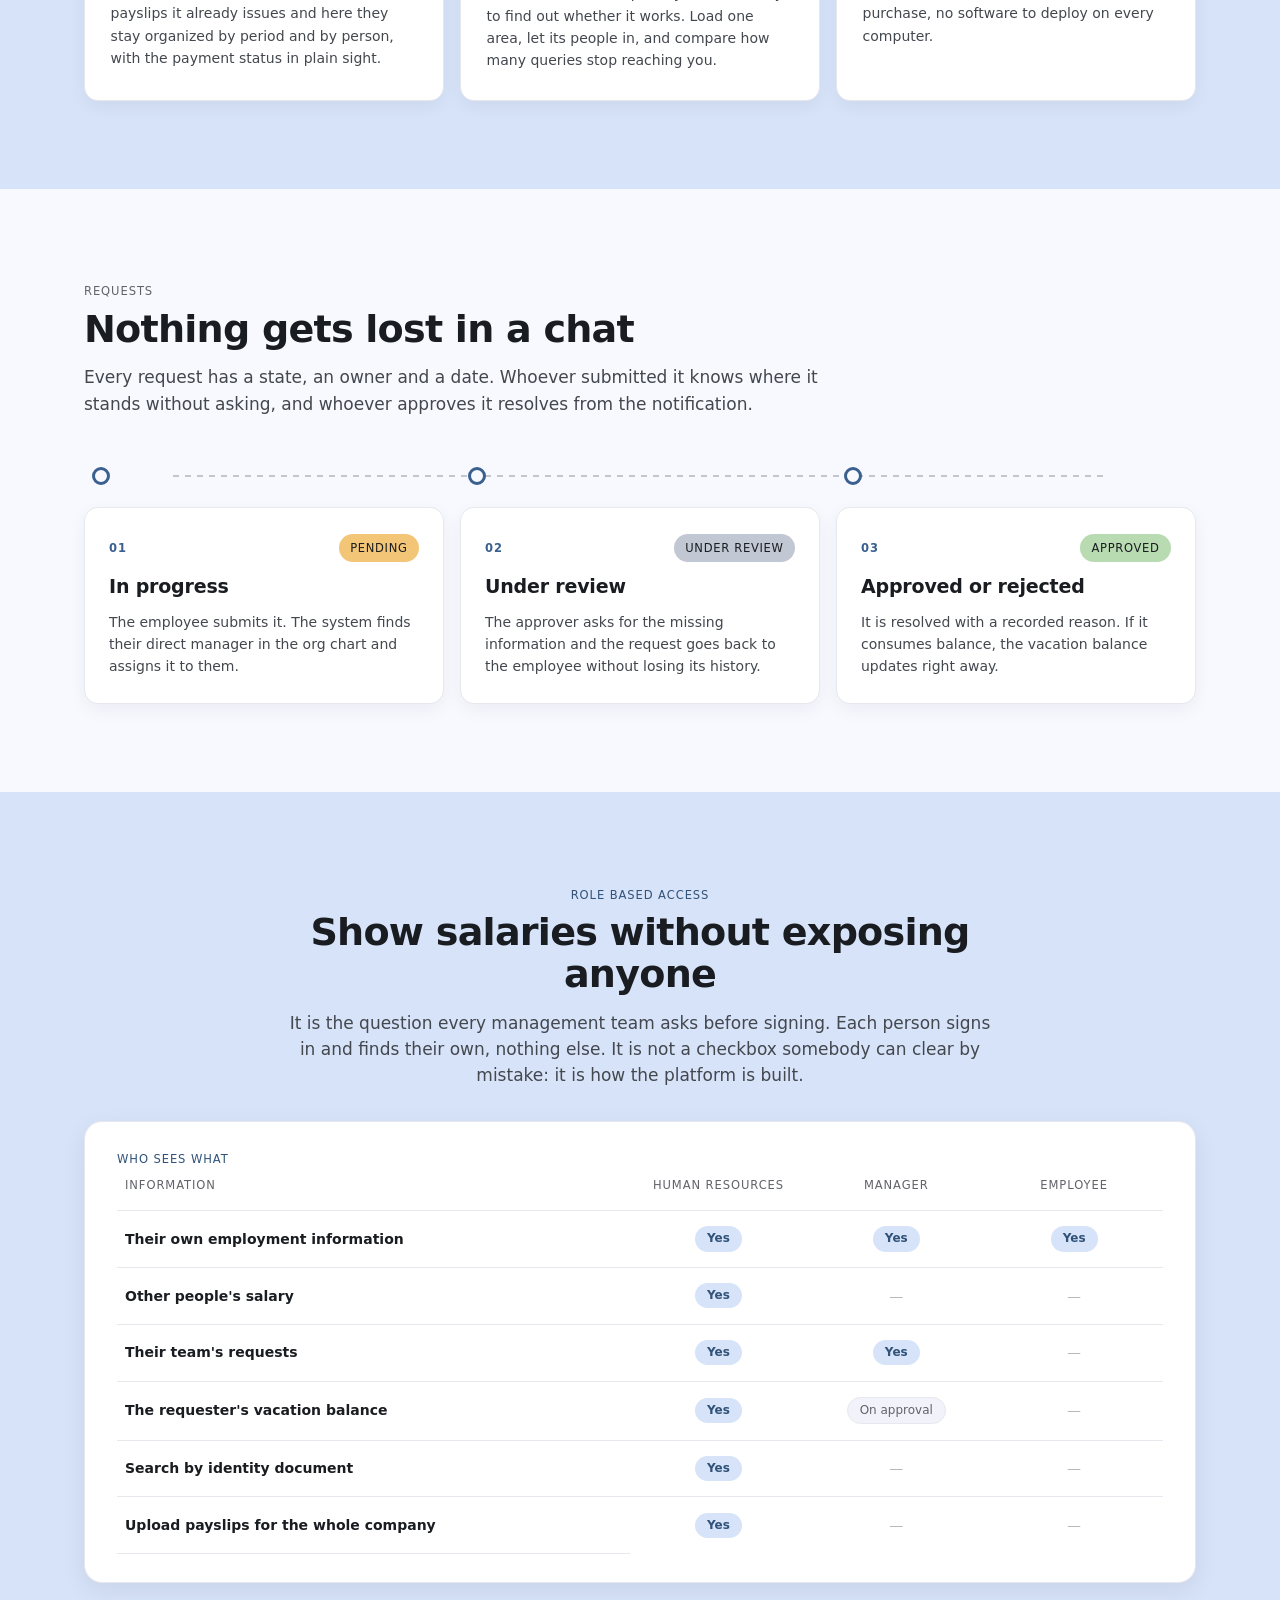
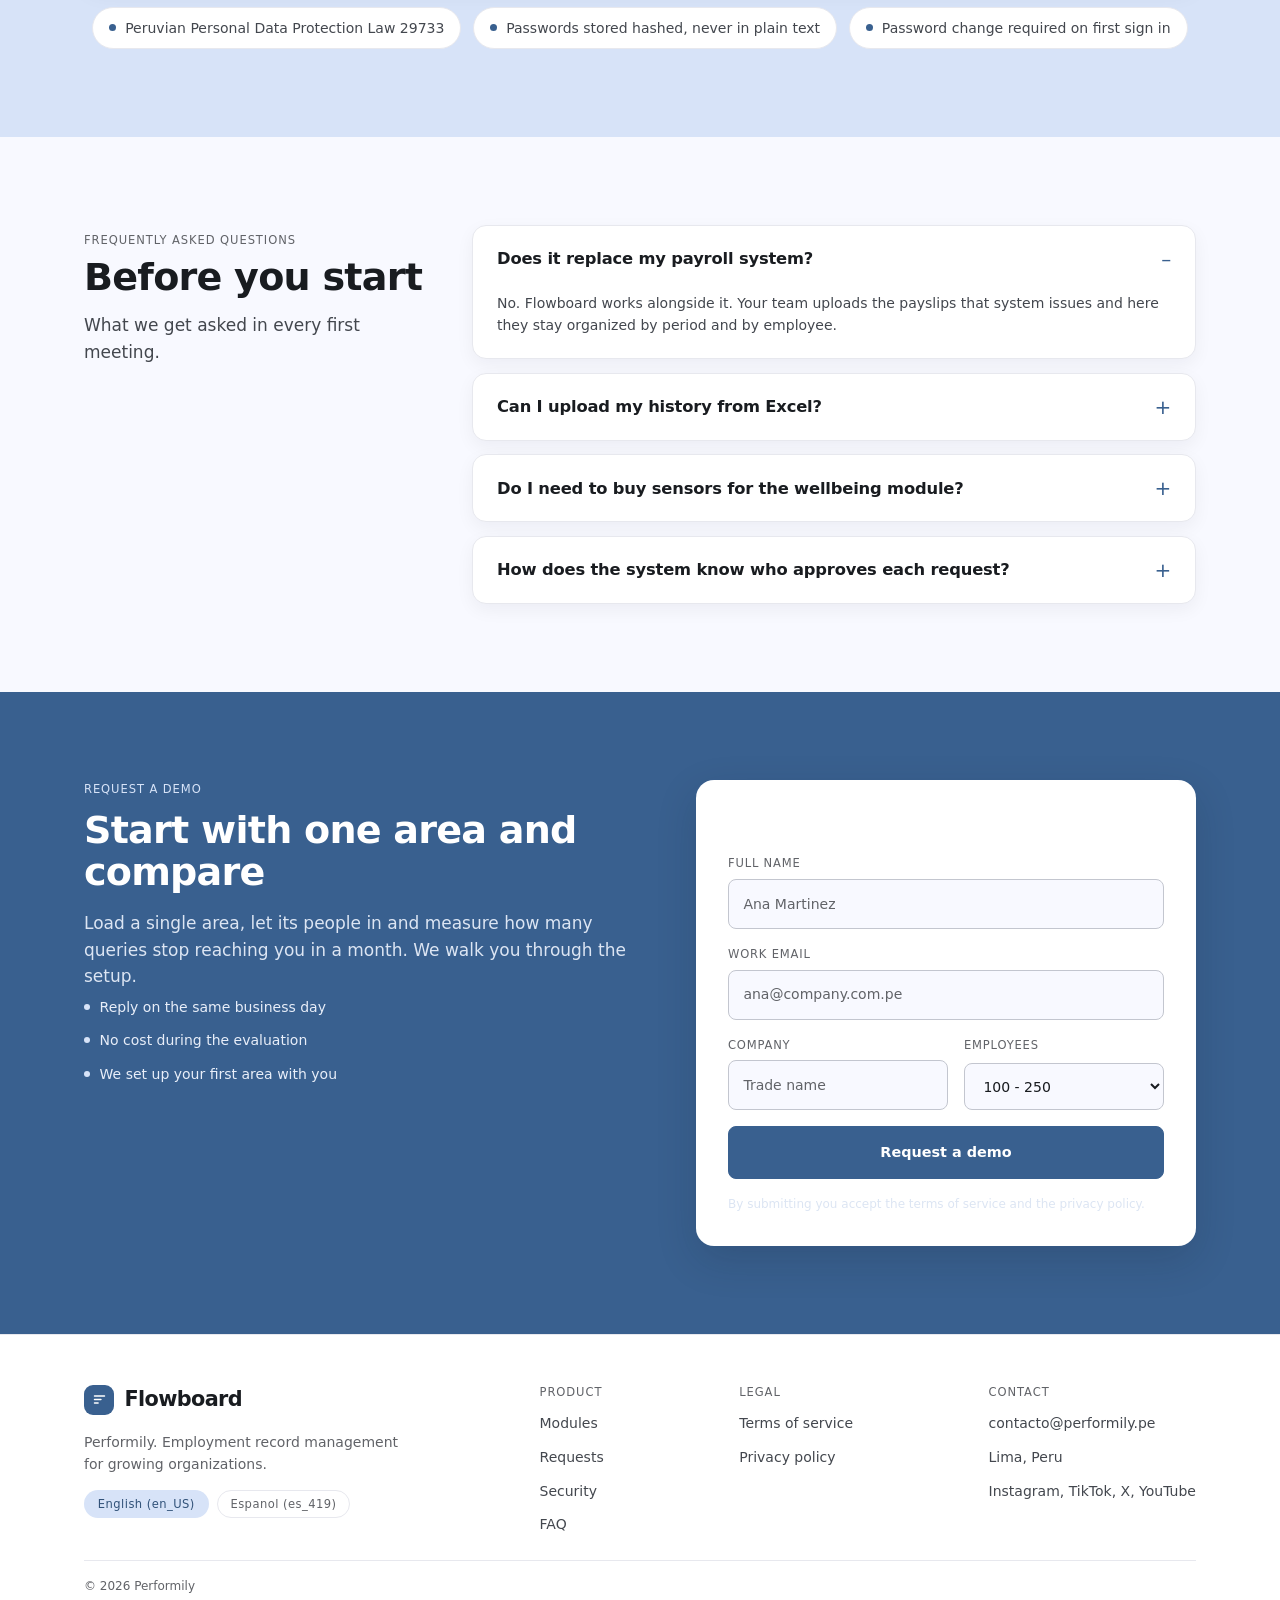
==== commit b20ead58: "Update index.html" ====
--- a/index.html
+++ b/index.html
@@ -37,7 +37,7 @@
       </a>
 
       <nav class="menu" id="menu" aria-label="Main navigation" data-open="false">
-        <a href="#modules" data-i18n="nav.product">Product</a>
+        <a href="#segments" data-i18n="nav.product">Product</a>
         <a href="#modules" data-i18n="nav.modules">Modules</a>
         <a href="#requests" data-i18n="nav.requests">Requests</a>
         <a href="#security" data-i18n="nav.security">Security</a>
@@ -131,11 +131,11 @@
 
     <section class="marquee" aria-label="What the platform manages">
       <div class="marquee__track">
-        <span>Employee file</span><i></i><span>Org chart</span><i></i><span>Areas and departments</span><i></i><span>Reporting line</span><i></i><span>Attendance</span><i></i><span>Punctuality</span><i></i><span>Worked hours</span><i></i><span>Vacation</span><i></i><span>Accrued days</span><i></i><span>Bonuses</span><i></i><span>Gift baskets</span><i></i><span>Meal vouchers</span><i></i><span>Leave</span><i></i><span>Permissions</span><i></i><span>Approvals</span><i></i><span>Payslips</span><i></i>
-        <span>Employee file</span><i></i><span>Org chart</span><i></i><span>Areas and departments</span><i></i><span>Reporting line</span><i></i><span>Attendance</span><i></i><span>Punctuality</span><i></i><span>Worked hours</span><i></i><span>Vacation</span><i></i><span>Accrued days</span><i></i><span>Bonuses</span><i></i><span>Gift baskets</span><i></i><span>Meal vouchers</span><i></i><span>Leave</span><i></i><span>Permissions</span><i></i><span>Approvals</span><i></i><span>Payslips</span><i></i>
-      </div>
-    </section>
-
+        <span data-i18n="mq.1">Employee file</span><i></i><span data-i18n="mq.2">Org chart</span><i></i><span data-i18n="mq.3">Areas and departments</span><i></i><span data-i18n="mq.4">Reporting line</span><i></i><span data-i18n="mq.5">Attendance</span><i></i><span data-i18n="mq.6">Punctuality</span><i></i><span data-i18n="mq.7">Worked hours</span><i></i><span data-i18n="mq.8">Vacation</span><i></i><span data-i18n="mq.9">Accrued days</span><i></i><span data-i18n="mq.10">Bonuses</span><i></i><span data-i18n="mq.11">Gift baskets</span><i></i><span data-i18n="mq.12">Meal vouchers</span><i></i><span data-i18n="mq.13">Leave</span><i></i><span data-i18n="mq.14">Permissions</span><i></i><span data-i18n="mq.15">Approvals</span><i></i><span data-i18n="mq.16">Payslips</span><i></i>
+        <span data-i18n="mq.1">Employee file</span><i></i><span data-i18n="mq.2">Org chart</span><i></i><span data-i18n="mq.3">Areas and departments</span><i></i><span data-i18n="mq.4">Reporting line</span><i></i><span data-i18n="mq.5">Attendance</span><i></i><span data-i18n="mq.6">Punctuality</span><i></i><span data-i18n="mq.7">Worked hours</span><i></i><span data-i18n="mq.8">Vacation</span><i></i><span data-i18n="mq.9">Accrued days</span><i></i><span data-i18n="mq.10">Bonuses</span><i></i><span data-i18n="mq.11">Gift baskets</span><i></i><span data-i18n="mq.12">Meal vouchers</span><i></i><span data-i18n="mq.13">Leave</span><i></i><span data-i18n="mq.14">Permissions</span><i></i><span data-i18n="mq.15">Approvals</span><i></i><span data-i18n="mq.16">Payslips</span><i></i>
+      </div>
+    </section>
+    
     <section class="section segments" id="segments">
       <div class="shell">
         <div class="section-head section-head--center">
@@ -349,7 +349,6 @@
     </section>
 
 
-    <!-- FAQ -->
     <section class="section" id="faq">
       <div class="shell faq__grid">
         <div class="section-head">
@@ -380,7 +379,7 @@
     </section>
 
 
-    <!-- Closing -->
+
     <section class="section closing" id="start">
       <div class="shell closing__grid">
         <div>
--- a/src/css/tokens.css
+++ b/src/css/tokens.css
@@ -0,0 +1,57 @@
+
+:root {
+  --primary: #39608f;
+  --primary-hover: #4f6f98;
+  --primary-press: #315279;
+  --lavender: #d7e3f8;
+  --tint: #f2f3fa;
+
+  --paper: #f8f9ff;
+  --card: #ffffff;
+
+  --ink: #191c20;
+  --ink-2: #43474e;
+  --ink-3: #616368;
+  --on-dark: #ffffff;
+  --on-dark-2: #dce5f3;
+
+  --hair: #e7e8ee;
+  --line: #c3c6cf;
+  --line-2: #b7b8be;
+  --focus: #5979a3;
+
+  --ok: #b9dbb1;
+  --warn: #f3c577;
+  --bad: #ffcbc5;
+
+  --font: "Inter", system-ui, -apple-system, "Segoe UI", Roboto, sans-serif;
+
+  --t-display: clamp(2.4rem, 5.2vw, 3.55rem);
+  --t-h2: clamp(1.72rem, 3.2vw, 2.38rem);
+  --t-h3: 1.1875rem;
+  --t-lg: 1.0625rem;
+  --t-md: 1rem;
+  --t-sm: 0.875rem;
+  --t-xs: 0.75rem;
+  --t-label: 0.72rem;
+
+  --s-1: 0.5rem;
+  --s-2: 1rem;
+  --s-3: 1.5rem;
+  --s-4: 2rem;
+  --s-5: 3rem;
+  --s-6: 4rem;
+  --s-7: 5.5rem;
+
+  --r-sm: 0.5rem;
+  --r-md: 0.875rem;
+  --r-lg: 1.125rem;
+  --r-pill: 999px;
+
+  --e-1: 0 6px 18px rgba(16, 23, 38, 0.05);
+  --e-2: 0 8px 24px rgba(16, 23, 38, 0.07);
+  --e-3: 0 14px 40px rgba(16, 23, 38, 0.16);
+
+  --shell: 1160px;
+  --gutter: 1.5rem;
+}
--- a/src/css/styles.css
+++ b/src/css/styles.css
@@ -0,0 +1,420 @@
+
+*,
+*::before,
+*::after { box-sizing: border-box; }
+
+html { scroll-behavior: smooth; }
+
+body {
+  margin: 0;
+  background: var(--paper);
+  color: var(--ink);
+  font-family: var(--font);
+  font-size: var(--t-md);
+  line-height: 1.6;
+  -webkit-font-smoothing: antialiased;
+}
+
+h1, h2, h3, h4 { margin: 0; font-weight: 700; letter-spacing: -0.02em; line-height: 1.1; }
+h1 { font-size: var(--t-display); }
+h2 { font-size: var(--t-h2); }
+h3 { font-size: var(--t-h3); font-weight: 600; letter-spacing: -0.01em; line-height: 1.3; }
+p { margin: 0; }
+ul { margin: 0; padding: 0; list-style: none; }
+img, svg { display: block; max-width: 100%; }
+a { color: inherit; text-decoration: none; }
+
+.shell {
+  width: 100%;
+  max-width: var(--shell);
+  margin-inline: auto;
+  padding-inline: var(--gutter);
+}
+
+.label {
+  font-size: var(--t-label);
+  font-weight: 500;
+  letter-spacing: 0.08em;
+  text-transform: uppercase;
+  color: var(--ink-3);
+}
+
+.lead { font-size: var(--t-lg); color: var(--ink-2); line-height: 1.55; }
+.muted { color: var(--ink-3); }
+.strong { color: var(--primary); }
+
+.section { padding-block: var(--s-7); }
+.section--band { background: var(--lavender); }
+.section--band .label { color: var(--primary-press); }
+.section-head { display: grid; gap: var(--s-1); max-width: 46rem; }
+.section-head p { margin-top: 0.35rem; }
+.section-head--center { max-width: 44rem; margin-inline: auto; text-align: center; }
+
+.card {
+  background: var(--card);
+  border: 1px solid var(--hair);
+  border-radius: var(--r-md);
+  box-shadow: var(--e-1);
+}
+
+.btn {
+  display: inline-flex;
+  align-items: center;
+  justify-content: center;
+  gap: 0.5rem;
+  padding: 0.85rem 1.5rem;
+  border: 1px solid var(--line);
+  border-radius: var(--r-sm);
+  background: var(--card);
+  color: var(--ink);
+  font: inherit;
+  font-size: 0.9rem;
+  font-weight: 600;
+  cursor: pointer;
+  transition: background-color 0.16s ease, border-color 0.16s ease, transform 0.16s ease;
+}
+.btn:hover { border-color: var(--line-2); transform: translateY(-1px); }
+.btn--primary { background: var(--primary); border-color: var(--primary); color: var(--on-dark); }
+.btn--primary:hover { background: var(--primary-hover); border-color: var(--primary-hover); }
+.btn--sm { padding: 0.6rem 1rem; font-size: 0.8rem; }
+.btn--block { width: 100%; }
+.btn--ghost { background: transparent; border-color: rgba(255, 255, 255, 0.55); color: var(--on-dark); }
+.btn--ghost:hover { border-color: var(--on-dark); }
+
+.chip {
+  display: inline-flex;
+  align-items: center;
+  padding: 0.25rem 0.65rem;
+  border-radius: var(--r-pill);
+  background: var(--tint);
+  border: 1px solid var(--hair);
+  font-size: var(--t-label);
+  font-weight: 500;
+  letter-spacing: 0.06em;
+  text-transform: uppercase;
+  color: var(--ink);
+}
+.chip--ok { background: var(--ok); border-color: transparent; }
+.chip--warn { background: var(--warn); border-color: transparent; }
+.chip--neutral { background: #c1c7d3; border-color: transparent; }
+
+.icon-tile {
+  display: grid;
+  place-items: center;
+  width: 52px;
+  height: 52px;
+  border-radius: var(--r-sm);
+  background: var(--lavender);
+  color: var(--primary);
+  flex: none;
+}
+.icon-tile svg { width: 24px; height: 24px; stroke: currentColor; fill: none; stroke-width: 1.7; stroke-linecap: round; stroke-linejoin: round; }
+
+.skip-link {
+  position: absolute;
+  left: 1rem;
+  top: -4rem;
+  z-index: 100;
+  padding: 0.6rem 1rem;
+  background: var(--card);
+  border: 2px solid var(--ink);
+  border-radius: var(--r-sm);
+  font-size: var(--t-sm);
+  font-weight: 600;
+  transition: top 0.18s ease;
+}
+.skip-link:focus { top: 1rem; }
+
+.masthead {
+  position: sticky;
+  top: 0;
+  z-index: 40;
+  background: rgba(255, 255, 255, 0.9);
+  backdrop-filter: blur(10px);
+  border-bottom: 1px solid var(--hair);
+}
+.masthead__row {
+  display: flex;
+  align-items: center;
+  gap: var(--s-3);
+  padding-block: 1.1rem;
+}
+.brand { display: inline-flex; align-items: center; gap: 0.65rem; font-size: 1.3rem; font-weight: 700; letter-spacing: -0.03em; }
+.brand__mark { width: 30px; height: 30px; border-radius: 9px; background: var(--primary); display: grid; place-items: center; flex: none; }
+.brand__mark svg { width: 17px; height: 17px; stroke: #fff; stroke-width: 2.2; stroke-linecap: round; fill: none; }
+
+.menu { display: flex; gap: 1.6rem; margin-left: 0.5rem; }
+.menu a { font-size: var(--t-sm); font-weight: 500; color: var(--ink-2); }
+.menu a:hover { color: var(--primary); }
+
+.masthead__actions { display: flex; align-items: center; gap: 0.75rem; margin-left: auto; }
+
+.lang {
+  display: inline-flex;
+  align-items: center;
+  gap: 0.15rem;
+  padding: 0.35rem 0.7rem;
+  border: 1px solid var(--hair);
+  border-radius: var(--r-pill);
+  background: var(--tint);
+  font-size: var(--t-label);
+  letter-spacing: 0.06em;
+  font-weight: 500;
+  color: var(--ink-3);
+  cursor: pointer;
+  font-family: inherit;
+}
+.lang [aria-current="true"] { color: var(--ink); font-weight: 600; }
+
+.burger { display: none; width: 42px; height: 42px; border: 1px solid var(--line); border-radius: var(--r-sm); background: var(--card); cursor: pointer; }
+.burger span { display: block; width: 16px; height: 2px; margin: 3px auto; background: var(--ink-2); border-radius: 2px; }
+
+.progress { position: absolute; left: 0; bottom: -1px; height: 2px; width: 0; background: var(--primary); }
+
+.site-footer { background: var(--card); border-top: 1px solid var(--hair); padding-block: var(--s-5) var(--s-3); }
+.site-footer__grid { display: flex; flex-wrap: wrap; gap: var(--s-4); justify-content: space-between; }
+.site-footer__brand { max-width: 20rem; display: grid; gap: 0.9rem; align-content: start; }
+.site-footer__col { display: grid; gap: 0.7rem; align-content: start; }
+.site-footer__col a { font-size: var(--t-sm); color: var(--ink-2); }
+.site-footer__col a:hover { color: var(--primary); }
+.lang-pills { display: flex; gap: 0.5rem; }
+.lang-pill { padding: 0.4rem 0.8rem; border: 1px solid var(--hair); border-radius: var(--r-pill); background: var(--card); font-size: var(--t-label); font-weight: 500; letter-spacing: 0.04em; color: var(--ink-3); cursor: pointer; font-family: inherit; }
+.lang-pill[aria-pressed="true"] { background: var(--lavender); border-color: transparent; color: var(--primary-press); }
+.site-footer__base { margin-top: var(--s-3); padding-top: var(--s-2); border-top: 1px solid var(--hair); font-size: var(--t-xs); color: var(--ink-3); }
+
+.hero { padding-block: var(--s-6) var(--s-5); }
+.hero__grid { display: grid; grid-template-columns: 1.05fr 0.95fr; gap: var(--s-5); align-items: start; }
+.hero__copy { display: grid; gap: 1.25rem; max-width: 36rem; }
+.tagline { display: inline-flex; align-items: center; gap: 0.55rem; }
+.tagline::before { content: ""; width: 7px; height: 7px; border-radius: 50%; background: var(--primary); }
+.hero__actions { display: flex; flex-wrap: wrap; gap: 0.75rem; }
+.hero__note { font-size: var(--t-xs); letter-spacing: 0.02em; color: var(--ink-3); }
+
+.hero__art { display: grid; gap: 1rem; }
+.record { padding: 1.35rem 1.5rem; box-shadow: var(--e-2); border-radius: var(--r-lg); }
+.record__head { display: flex; align-items: center; gap: 0.75rem; }
+.avatar { width: 42px; height: 42px; border-radius: 50%; background: var(--lavender); color: var(--primary-press); display: grid; place-items: center; font-size: 0.8rem; font-weight: 600; flex: none; }
+.record__name { font-size: 0.97rem; font-weight: 600; }
+.record__role { font-size: var(--t-xs); color: var(--ink-3); }
+.record__head .chip { margin-left: auto; }
+.record hr { border: 0; border-top: 1px solid var(--hair); margin-block: 1rem; }
+.record__list { display: grid; gap: 0.65rem; }
+.record__list div { display: flex; justify-content: space-between; font-size: var(--t-sm); }
+.record__list dt { color: var(--ink-3); }
+.record__list dd { margin: 0; font-weight: 500; }
+
+.hero__row { display: grid; grid-template-columns: 1fr 1fr; gap: 1rem; }
+.gauge-card { padding: 1.35rem 1.4rem; text-align: center; display: grid; gap: 0.6rem; justify-items: center; box-shadow: var(--e-2); border-radius: var(--r-lg); }
+.gauge { position: relative; width: 96px; height: 96px; }
+.gauge svg { transform: rotate(-90deg); }
+.gauge circle { fill: none; stroke-width: 12; }
+.gauge__track { stroke: var(--lavender); }
+.gauge__arc { stroke: var(--primary); stroke-linecap: round; }
+.gauge__value { position: absolute; inset: 0; display: grid; place-content: center; text-align: center; }
+.gauge__value strong { display: block; font-size: 1.6rem; font-weight: 700; letter-spacing: -0.03em; line-height: 1; }
+.gauge__value span { font-size: 0.62rem; letter-spacing: 0.08em; text-transform: uppercase; color: var(--ink-3); }
+.gauge-card p { font-size: var(--t-xs); color: var(--ink-3); }
+
+.steps-card { padding: 1.35rem 1.4rem; display: grid; gap: 0.85rem; box-shadow: var(--e-2); border-radius: var(--r-lg); }
+.steps-card li { display: flex; align-items: center; gap: 0.6rem; font-size: var(--t-sm); color: var(--ink-2); }
+.steps-card li::before { content: ""; width: 9px; height: 9px; border-radius: 50%; background: #c1c7d3; flex: none; }
+.steps-card li.is-current { color: var(--ink); font-weight: 600; }
+.steps-card li.is-current::before { background: var(--primary); }
+
+.figures { padding-block: 0 var(--s-6); }
+.figures__row { display: grid; grid-template-columns: repeat(4, 1fr); gap: var(--s-3); border-block: 1px solid var(--hair); padding-block: var(--s-3); }
+.figure strong { display: block; font-size: 2.9rem; font-weight: 700; letter-spacing: -0.04em; line-height: 1; color: var(--primary); }
+.figure span { display: block; margin-top: 0.6rem; font-size: var(--t-sm); color: var(--ink-3); max-width: 15rem; }
+
+.marquee { background: var(--lavender); overflow: hidden; padding-block: 1.1rem; }
+.marquee__track { display: flex; gap: 1rem; align-items: center; white-space: nowrap; width: max-content; animation: marquee 46s linear infinite; }
+.marquee__track span { font-size: var(--t-label); font-weight: 500; letter-spacing: 0.09em; text-transform: uppercase; color: var(--primary-press); }
+.marquee__track i { width: 4px; height: 4px; border-radius: 50%; background: var(--primary); flex: none; }
+@keyframes marquee { from { transform: translateX(0); } to { transform: translateX(-50%); } }
+@media (prefers-reduced-motion: reduce) { .marquee__track { animation: none; } }
+
+
+.segments__grid { display: grid; grid-template-columns: 1fr 1fr; gap: var(--s-3); margin-top: var(--s-4); }
+.segment { padding: 2rem; display: grid; gap: 1.25rem; align-content: start; border-radius: var(--r-lg); box-shadow: var(--e-2); }
+.segment__head { display: flex; align-items: center; gap: 0.9rem; }
+.segment__head h3 { font-size: 1.35rem; font-weight: 600; }
+.segment__list { display: grid; gap: 0.7rem; }
+.segment__list li { display: flex; gap: 0.6rem; font-size: var(--t-sm); font-weight: 500; }
+.segment__list li::before { content: ""; width: 5px; height: 5px; margin-top: 0.55rem; border-radius: 50%; background: var(--primary); flex: none; }
+.segment .btn { justify-self: start; }
+.segments__note { display: flex; gap: 0.6rem; margin-top: var(--s-3); font-size: var(--t-sm); color: var(--ink-3); }
+.segments__note::before { content: ""; width: 5px; height: 5px; margin-top: 0.6rem; border-radius: 50%; background: var(--line-2); flex: none; }
+
+
+.modules__grid { display: grid; grid-template-columns: repeat(3, 1fr); gap: var(--s-2); margin-top: var(--s-4); }
+.module { padding: 1.6rem 1.5rem; display: grid; gap: 0.85rem; align-content: start; }
+.module p { font-size: var(--t-sm); color: var(--ink-2); }
+.module--wide { grid-column: 1 / -1; grid-template-columns: auto 1fr; align-items: start; column-gap: 1.15rem; }
+
+.compat__grid { display: grid; grid-template-columns: repeat(3, 1fr); gap: var(--s-2); margin-top: var(--s-4); }
+.compat { padding: 1.75rem 1.6rem; display: grid; gap: 0.8rem; align-content: start; }
+.compat__n { font-size: var(--t-label); font-weight: 600; letter-spacing: 0.09em; color: var(--primary); }
+.compat p { font-size: var(--t-sm); color: var(--ink-2); }
+
+.flow { position: relative; margin-top: var(--s-4); }
+.flow__rail { position: absolute; top: 26px; left: 8%; right: 8%; height: 2px; background: repeating-linear-gradient(90deg, var(--line) 0 6px, transparent 6px 12px); }
+.flow__grid { position: relative; display: grid; grid-template-columns: repeat(3, 1fr); gap: var(--s-2); }
+.flow__dot { width: 18px; height: 18px; border-radius: 50%; background: var(--paper); border: 3px solid var(--primary); margin: 18px 0 22px 8px; }
+.stage { padding: 1.6rem 1.5rem; display: grid; gap: 0.75rem; align-content: start; }
+.stage__top { display: flex; align-items: center; justify-content: space-between; gap: 0.75rem; }
+.stage__n { font-size: var(--t-label); font-weight: 600; letter-spacing: 0.09em; color: var(--primary); }
+.stage p { font-size: var(--t-sm); color: var(--ink-2); }
+
+
+.matrix { margin-top: var(--s-4); padding: 1.75rem 2rem; border-radius: var(--r-lg); box-shadow: var(--e-2); }
+.matrix table { width: 100%; border-collapse: collapse; }
+.matrix th, .matrix td { text-align: left; padding: 0.95rem 0.5rem; border-bottom: 1px solid var(--hair); font-size: var(--t-sm); }
+.matrix tbody tr:last-child td { border-bottom: 0; }
+.matrix thead th { font-size: var(--t-label); font-weight: 500; letter-spacing: 0.08em; text-transform: uppercase; color: var(--ink-3); padding-top: 0; }
+.matrix th:not(:first-child), .matrix td:not(:first-child) { text-align: center; width: 17%; }
+.matrix .yes { display: inline-block; padding: 0.2rem 0.75rem; border-radius: var(--r-pill); background: var(--lavender); color: var(--primary-press); font-size: var(--t-xs); font-weight: 600; }
+.matrix .cond { display: inline-block; padding: 0.2rem 0.75rem; border-radius: var(--r-pill); background: var(--tint); border: 1px solid var(--hair); color: var(--ink-3); font-size: var(--t-xs); }
+.matrix .no { color: var(--line-2); }
+
+.badges { display: flex; flex-wrap: wrap; justify-content: center; gap: 0.75rem; margin-top: var(--s-3); }
+.badge { display: inline-flex; align-items: center; gap: 0.55rem; padding: 0.55rem 1rem; border: 1px solid var(--hair); border-radius: var(--r-pill); background: var(--card); font-size: var(--t-sm); font-weight: 500; color: var(--ink-2); }
+.badge::before { content: ""; width: 7px; height: 7px; border-radius: 50%; background: var(--primary); flex: none; }
+
+
+.faq__grid { display: grid; grid-template-columns: 340px 1fr; gap: var(--s-5); align-items: start; }
+.faq__list { display: grid; gap: 0.85rem; }
+.faq__item { padding: 0; overflow: hidden; }
+.faq__q { display: flex; align-items: center; justify-content: space-between; gap: 1rem; width: 100%; padding: 1.25rem 1.5rem; background: none; border: 0; font: inherit; font-size: 1.02rem; font-weight: 600; letter-spacing: -0.01em; text-align: left; color: var(--ink); cursor: pointer; }
+.faq__q::after { content: "+"; font-size: 1.25rem; font-weight: 400; color: var(--primary); flex: none; }
+.faq__q[aria-expanded="true"]::after { content: "\2013"; }
+.faq__a { padding: 0 1.5rem 1.35rem; font-size: var(--t-sm); color: var(--ink-2); }
+.faq__a[hidden] { display: none; }
+
+
+.closing { background: var(--primary); color: var(--on-dark); }
+.closing .label { color: var(--lavender); }
+.closing__grid { display: grid; grid-template-columns: 1fr 500px; gap: var(--s-5); align-items: start; }
+.closing h2 { color: var(--on-dark); }
+.closing p { color: var(--on-dark-2); }
+.closing__list { display: grid; gap: 0.7rem; margin-top: 0.4rem; }
+.closing__list li { display: flex; gap: 0.6rem; align-items: center; font-size: var(--t-sm); font-weight: 500; color: #e8eef9; }
+.closing__list li::before { content: ""; width: 6px; height: 6px; border-radius: 50%; background: var(--lavender); flex: none; }
+
+.form { background: var(--card); border-radius: var(--r-lg); padding: 2rem; display: grid; gap: 1rem; box-shadow: var(--e-3); }
+.form h3 { font-size: 1.25rem; }
+.field { display: grid; gap: 0.4rem; }
+.field label { font-size: var(--t-label); font-weight: 500; letter-spacing: 0.07em; text-transform: uppercase; color: var(--ink-3); }
+.field input, .field select { width: 100%; padding: 0.8rem 0.9rem; border: 1px solid var(--line); border-radius: var(--r-sm); background: var(--paper); font: inherit; font-size: var(--t-sm); color: var(--ink); }
+.field input::placeholder { color: var(--ink-3); }
+.field input:focus-visible, .field select:focus-visible { border-color: var(--primary); }
+.field--row { display: grid; grid-template-columns: 1fr 200px; gap: 1rem; }
+.form__legal { font-size: var(--t-xs); color: var(--ink-3); }
+.form__status { font-size: var(--t-sm); font-weight: 500; color: var(--primary-press); }
+.form__status[hidden] { display: none; }
+
+
+.legal { padding-block: var(--s-4) var(--s-6); }
+.breadcrumb { display: flex; gap: 0.5rem; font-size: var(--t-sm); color: var(--ink-3); margin-bottom: var(--s-3); }
+.breadcrumb [aria-current="page"] { color: var(--ink-2); font-weight: 500; }
+.legal__grid { display: grid; grid-template-columns: 284px 1fr; gap: var(--s-5); align-items: start; }
+.legal__nav { padding: 1.4rem 1.25rem; display: grid; gap: 0.5rem; border-radius: var(--r-md); }
+.legal__nav .label { padding: 0 0.85rem 0.5rem; }
+.legal__nav a { padding: 0.75rem 0.9rem; border-radius: var(--r-sm); font-size: var(--t-sm); color: var(--ink-2); }
+.legal__nav a[aria-current="page"] { background: var(--lavender); color: var(--primary-press); font-weight: 600; }
+.legal__doc { display: grid; gap: 1.4rem; max-width: 52rem; }
+.legal__doc h1 { font-size: clamp(1.9rem, 3.4vw, 2.4rem); }
+.legal__date { font-size: var(--t-sm); letter-spacing: 0.02em; color: var(--ink-3); }
+.legal__doc section { display: grid; gap: 0.6rem; }
+.legal__doc h2 { font-size: 1.2rem; font-weight: 600; letter-spacing: -0.01em; }
+.legal__doc p { font-size: var(--t-sm); color: var(--ink-2); line-height: 1.65; }
+.legal__tabs { display: none; gap: 0.5rem; margin-bottom: var(--s-2); }
+.legal__tabs a { padding: 0.6rem 0.9rem; border: 1px solid var(--line); border-radius: var(--r-pill); font-size: var(--t-xs); font-weight: 500; color: var(--ink-2); }
+.legal__tabs a[aria-current="page"] { background: var(--primary); border-color: var(--primary); color: var(--on-dark); }
+
+
+@media (max-width: 1024px) {
+  .hero__grid,
+  .segments__grid,
+  .compat__grid,
+  .flow__grid,
+  .closing__grid,
+  .faq__grid,
+  .legal__grid { grid-template-columns: 1fr; }
+  .modules__grid { grid-template-columns: repeat(2, 1fr); }
+  .module--wide { grid-column: 1 / -1; }
+  .figures__row { grid-template-columns: repeat(2, 1fr); row-gap: var(--s-3); }
+  .flow__rail { display: none; }
+  .flow__dot { display: none; }
+  .legal__nav { display: none; }
+  .legal__tabs { display: flex; }
+  .menu { display: none; }
+  .burger { display: block; }
+}
+
+@media (max-width: 720px) {
+  :root { --gutter: 1.25rem; --s-7: 3rem; --s-6: 2.5rem; }
+  .modules__grid { grid-template-columns: 1fr; }
+  .hero__row { grid-template-columns: 1fr; }
+  .section-head--center { text-align: left; }
+  .badges { justify-content: flex-start; }
+  .field--row { grid-template-columns: 1fr; }
+  .form { padding: 1.5rem; }
+  .matrix { padding: 1.25rem; }
+  .segment { padding: 1.5rem; }
+  .hero__actions .btn { flex: 1 1 100%; }
+  .masthead__actions .btn { display: none; }
+
+  .menu {
+    display: grid;
+    position: fixed;
+    inset: 68px 0 auto;
+    gap: 0;
+    margin: 0;
+    padding: 0;
+    background: var(--paper);
+    border-bottom: 1px solid var(--hair);
+    transform: translateY(-120%);
+    transition: transform 0.22s ease;
+  }
+  .menu[data-open="true"] { transform: translateY(0); }
+  .menu a { padding: 1.05rem var(--gutter); border-bottom: 1px solid var(--hair); font-size: 1.05rem; color: var(--ink); }
+  .site-footer__grid { flex-direction: column; }
+}
+
+@media (max-width: 720px) {
+  .matrix { overflow-x: auto; -webkit-overflow-scrolling: touch; }
+  .matrix table { min-width: 34rem; }
+}
+
+
+@media (prefers-reduced-motion: reduce) {
+  html { scroll-behavior: auto; }
+  *, *::before, *::after { animation-duration: 0.01ms !important; transition-duration: 0.01ms !important; }
+}
+
+:focus-visible {
+  outline: 3px solid var(--focus);
+  outline-offset: 3px;
+  border-radius: 4px;
+}
+
+.sr-only {
+  position: absolute;
+  width: 1px;
+  height: 1px;
+  padding: 0;
+  margin: -1px;
+  overflow: hidden;
+  clip: rect(0 0 0 0);
+  white-space: nowrap;
+  border: 0;
+}
+
+.btn:focus-visible,
+.faq__q:focus-visible,
+.lang:focus-visible,
+.lang-pill:focus-visible { outline-offset: 4px; }
+
+@media (forced-colors: active) {
+  .card, .btn, .chip { border: 1px solid CanvasText; }
+}
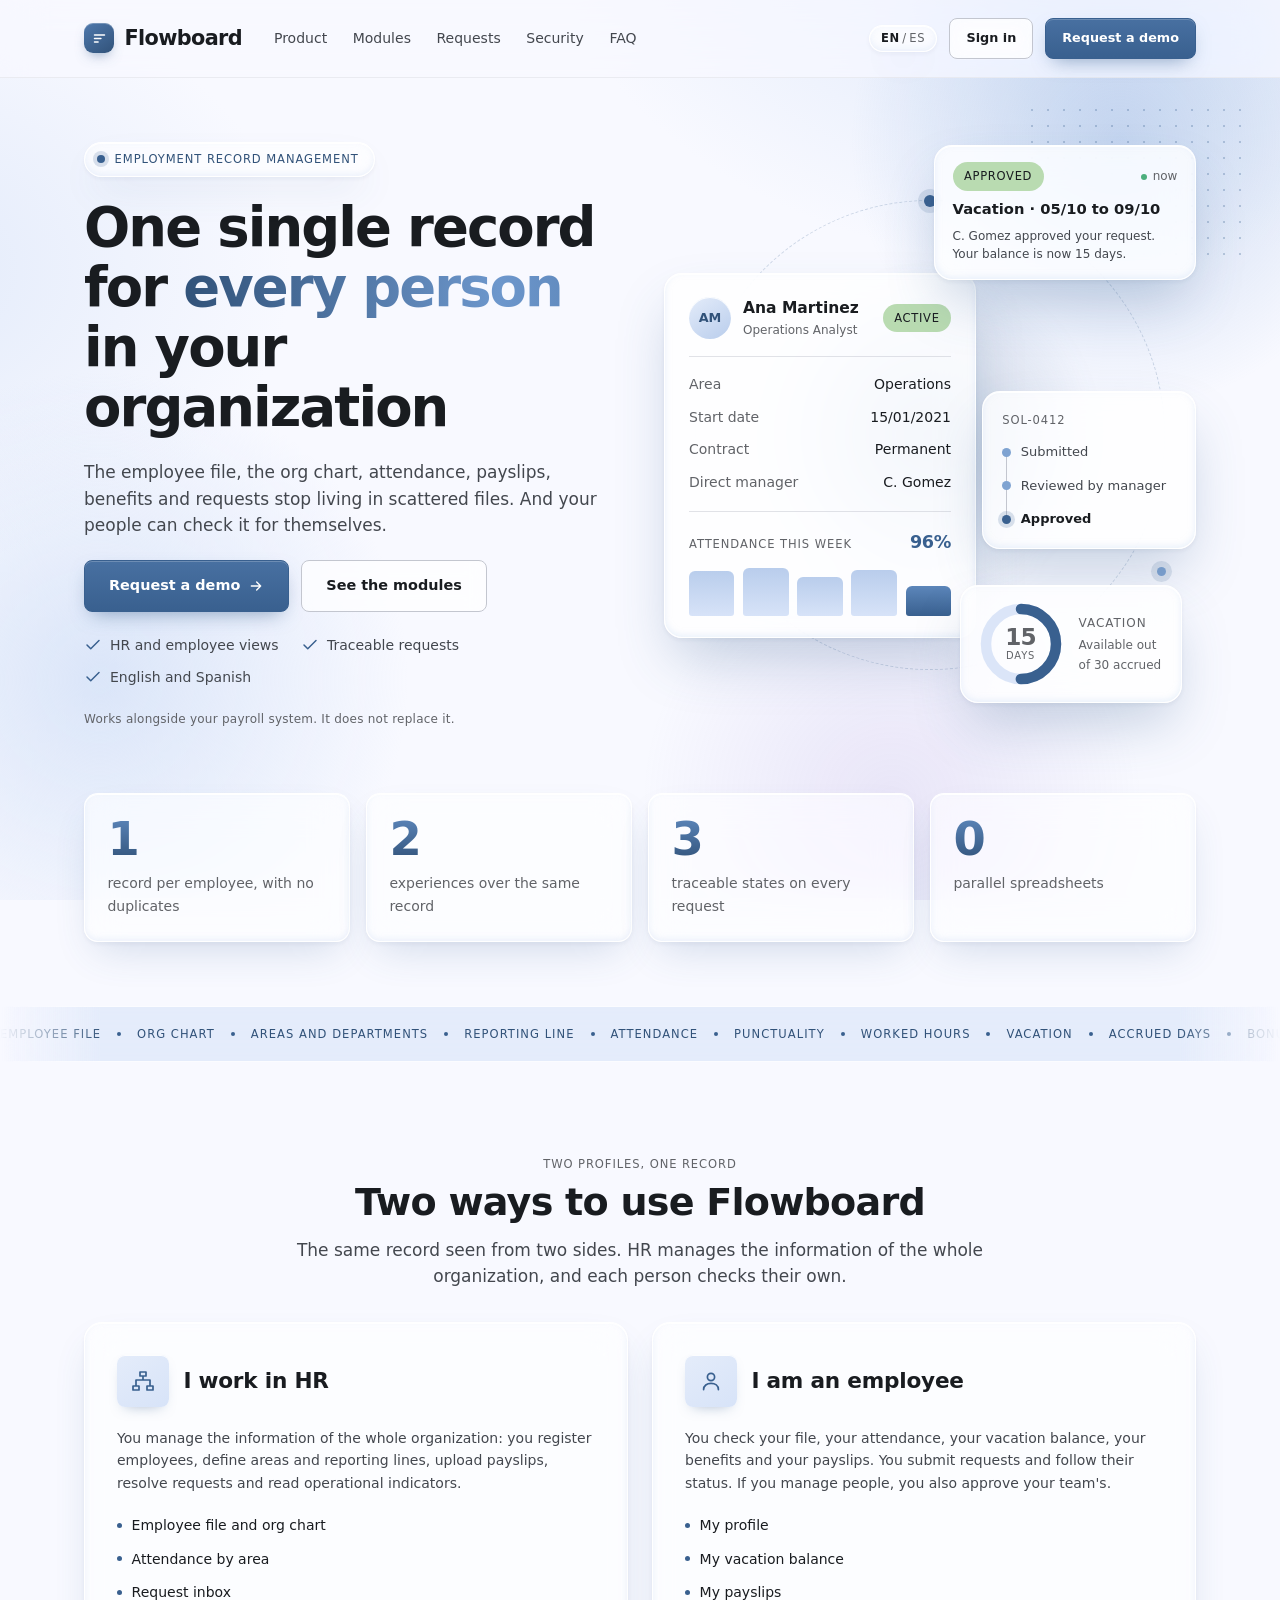
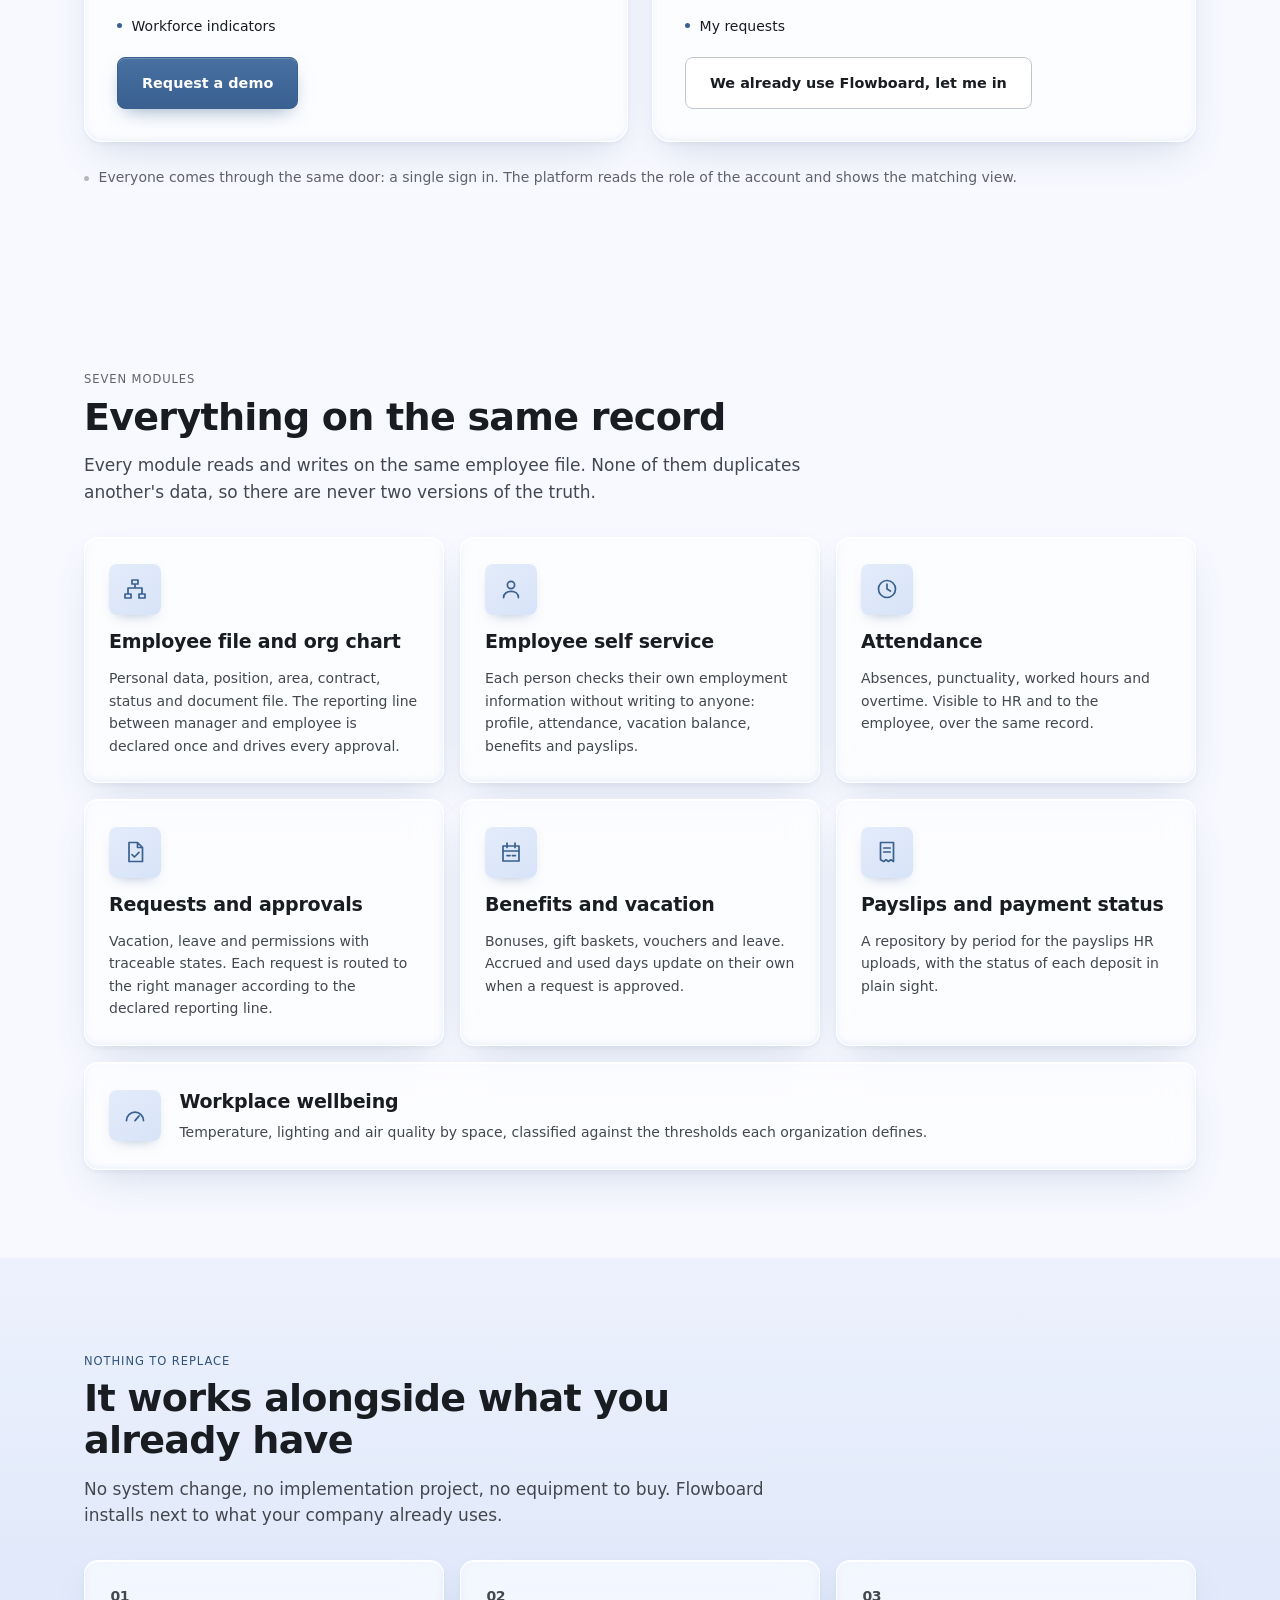
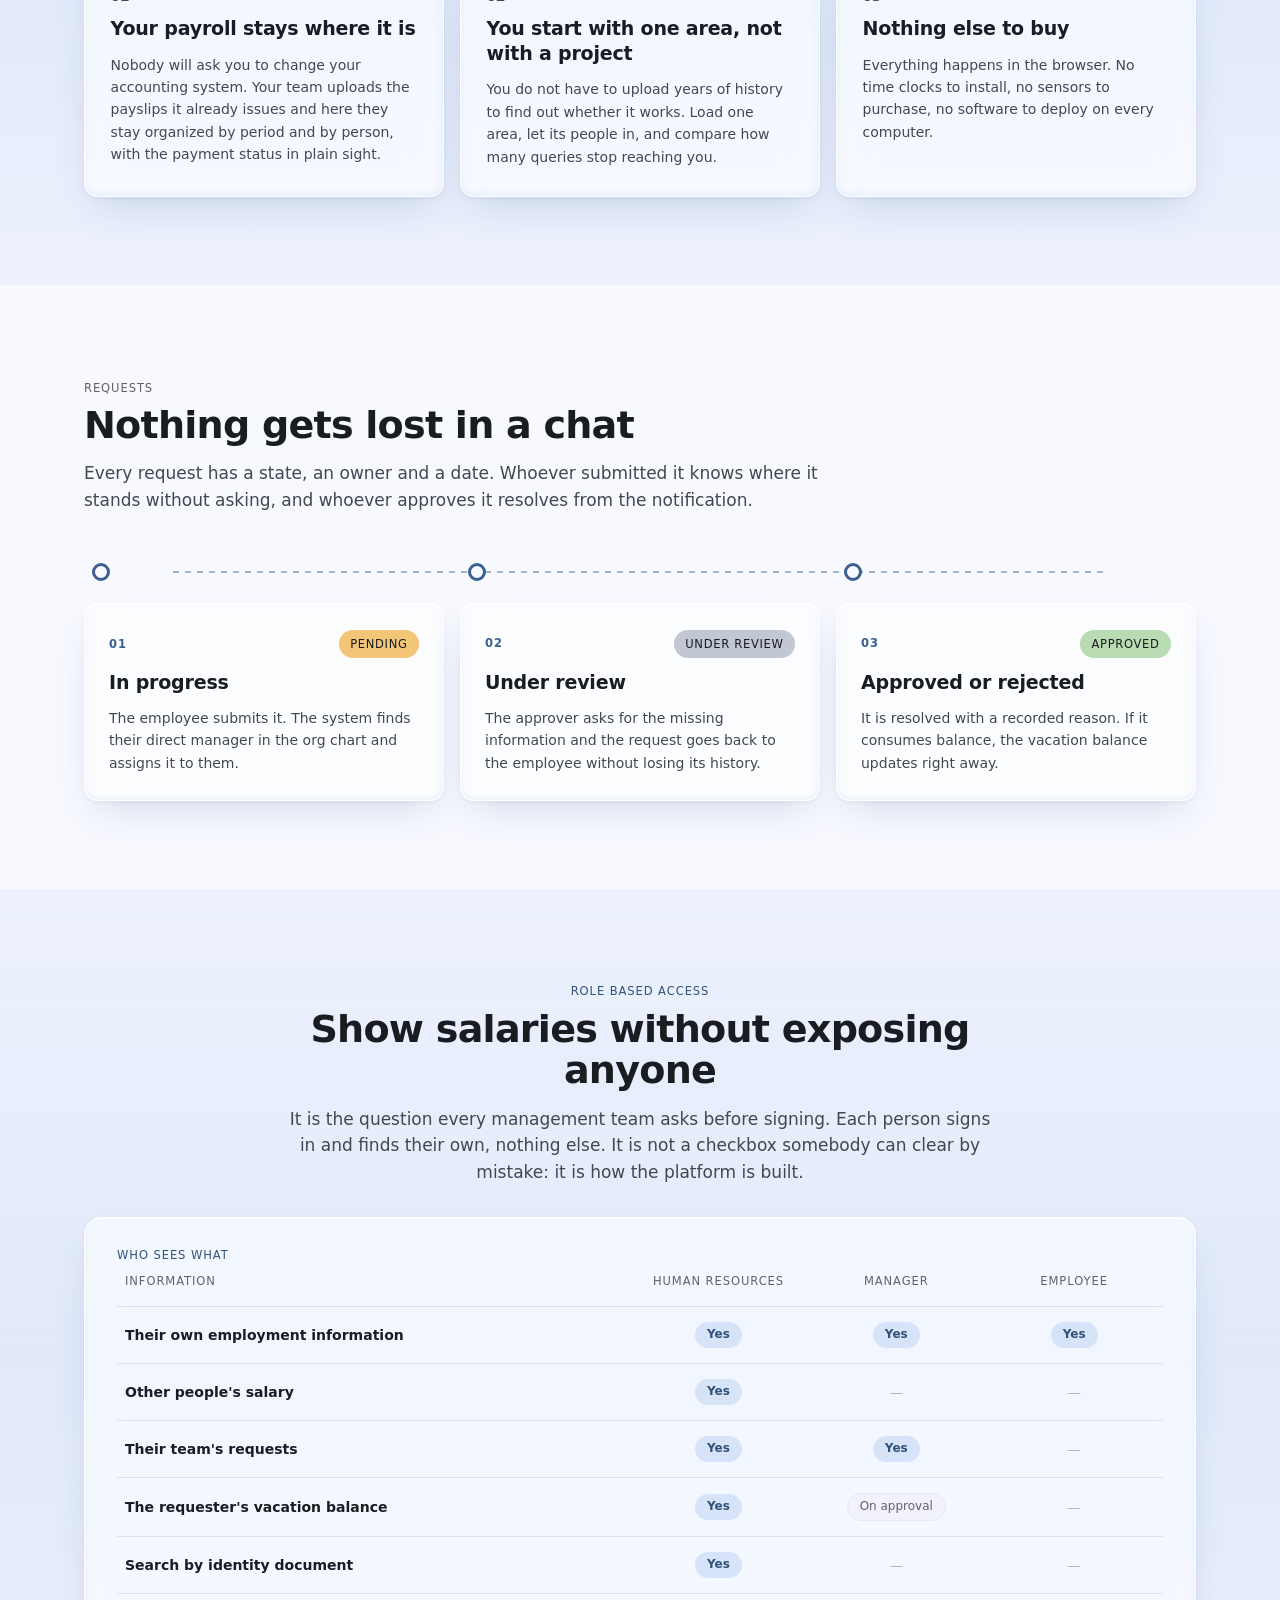
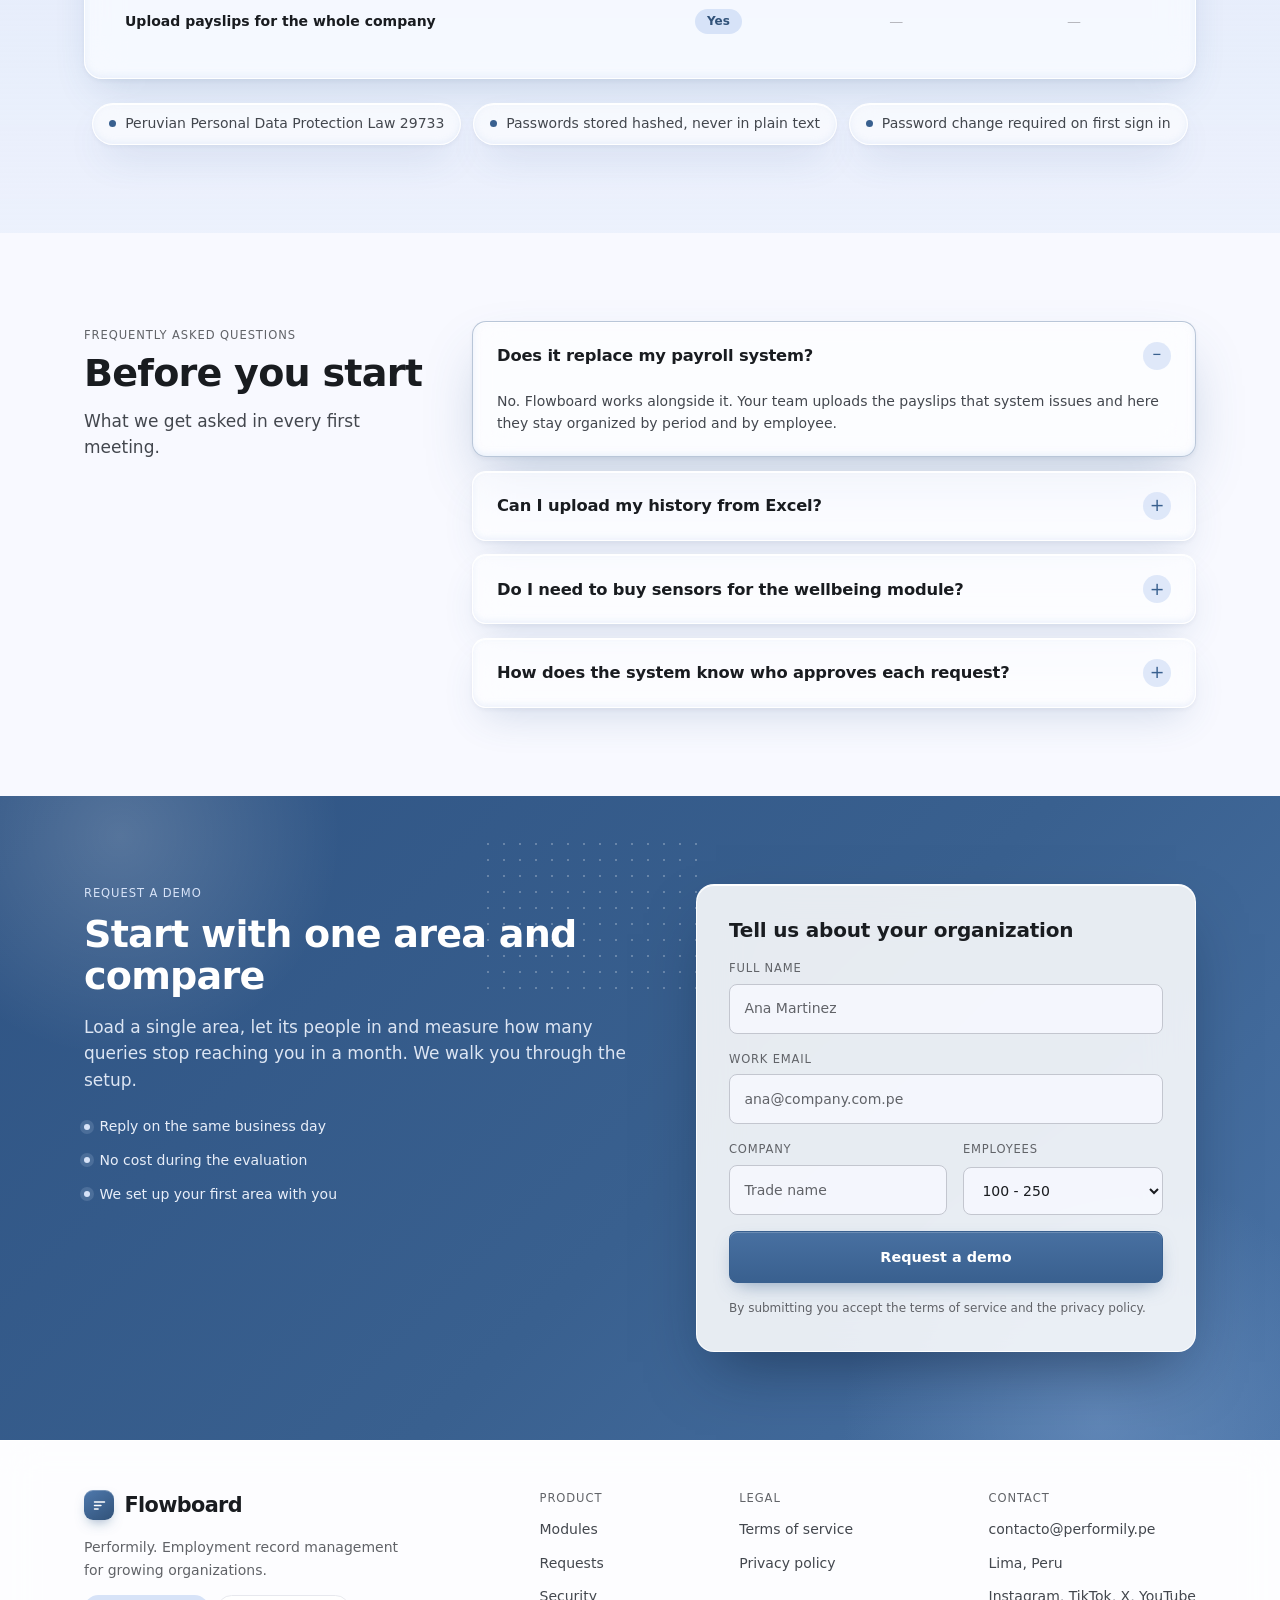
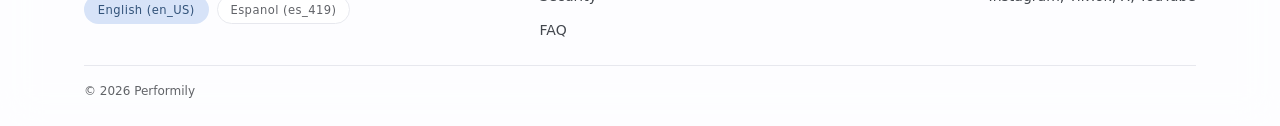
==== commit ed660f3b: "feat: add floating cards, trust list and parallax" ====
--- a/index.html
+++ b/index.html
@@ -23,8 +23,11 @@
   <link href="https://fonts.googleapis.com/css2?family=Inter:wght@400;500;600;700&display=swap" rel="stylesheet">
   <link rel="stylesheet" href="src/css/tokens.css">
   <link rel="stylesheet" href="src/css/styles.css">
+  <link rel="stylesheet" href="src/css/animations.css">
+  <script src="src/js/animations.js"></script>
 </head>
 <body>
+  <div class="page-bg" aria-hidden="true"><span></span><span></span><span></span></div>
   <a class="skip-link" href="#main" data-i18n="skip">Skip to main content</a>
 
   <header class="masthead" id="masthead">
@@ -62,59 +65,99 @@
 
   <main id="main">
 
-    <section class="hero shell" id="top">
-      <div class="hero__grid">
+    <section class="hero" id="top">
+      <span class="dots hero__dots" aria-hidden="true"></span>
+      <div class="shell hero__grid">
         <div class="hero__copy">
           <p class="tagline label" data-i18n="hero.tag">Employment record management</p>
           <h1 data-i18n="hero.title">One single record for <span class="strong">every person</span> in your organization</h1>
           <p class="lead" data-i18n="hero.text">The employee file, the org chart, attendance, payslips, benefits and requests stop living in scattered files. And your people can check it for themselves.</p>
           <div class="hero__actions">
-            <a class="btn btn--primary" href="#start" data-i18n="cta.demo">Request a demo</a>
+            <a class="btn btn--primary" href="#start">
+              <span data-i18n="cta.demo">Request a demo</span>
+              <svg viewBox="0 0 24 24" aria-hidden="true"><path d="M5 12h14M13 6l6 6-6 6"/></svg>
+            </a>
             <a class="btn" href="#modules" data-i18n="cta.modules">See the modules</a>
           </div>
+          <ul class="hero__trust">
+            <li><svg viewBox="0 0 24 24" aria-hidden="true"><path d="M20 6 9 17l-5-5"/></svg><span data-i18n="hero.trust.1">HR and employee views</span></li>
+            <li><svg viewBox="0 0 24 24" aria-hidden="true"><path d="M20 6 9 17l-5-5"/></svg><span data-i18n="hero.trust.2">Traceable requests</span></li>
+            <li><svg viewBox="0 0 24 24" aria-hidden="true"><path d="M20 6 9 17l-5-5"/></svg><span data-i18n="hero.trust.3">English and Spanish</span></li>
+          </ul>
           <p class="hero__note" data-i18n="hero.note">Works alongside your payroll system. It does not replace it.</p>
         </div>
 
-        <div class="hero__art" aria-hidden="true">
-          <article class="card record">
-            <header class="record__head">
-              <span class="avatar">AM</span>
-              <div>
-                <p class="record__name">Ana Martinez</p>
-                <p class="record__role" data-i18n="hero.card.role">Operations Analyst</p>
+        <div class="hero__art" aria-hidden="true" data-parallax>
+          <span class="hero__glow"></span>
+          <span class="hero__ring"></span>
+
+          <div class="float float--notif" data-depth="26">
+            <article class="card card--strong notif">
+              <div class="notif__row">
+                <span class="chip chip--ok" data-i18n="req.3.chip">Approved</span>
+                <span class="notif__time" data-i18n="hero.notif.time">now</span>
               </div>
-              <span class="chip chip--ok" data-i18n="hero.card.status">Active</span>
-            </header>
-            <hr>
-            <dl class="record__list">
-              <div><dt data-i18n="hero.card.area">Area</dt><dd data-i18n="hero.card.area.v">Operations</dd></div>
-              <div><dt data-i18n="hero.card.start">Start date</dt><dd>15/01/2021</dd></div>
-              <div><dt data-i18n="hero.card.contract">Contract</dt><dd data-i18n="hero.card.contract.v">Permanent</dd></div>
-              <div><dt data-i18n="hero.card.manager">Direct manager</dt><dd>C. Gomez</dd></div>
-            </dl>
-          </article>
-
-          <div class="hero__row">
-            <article class="card gauge-card">
+              <strong data-i18n="hero.notif.title">Vacation &middot; 05/10 to 09/10</strong>
+              <p data-i18n="hero.notif.body">C. Gomez approved your request. Your balance is now 15 days.</p>
+            </article>
+          </div>
+
+          <div class="float float--record" data-depth="10">
+            <article class="card card--strong record">
+              <header class="record__head">
+                <span class="avatar">AM</span>
+                <div>
+                  <p class="record__name">Ana Martinez</p>
+                  <p class="record__role" data-i18n="hero.card.role">Operations Analyst</p>
+                </div>
+                <span class="chip chip--ok" data-i18n="hero.card.status">Active</span>
+              </header>
+              <hr>
+              <dl class="record__list">
+                <div><dt data-i18n="hero.card.area">Area</dt><dd data-i18n="hero.card.area.v">Operations</dd></div>
+                <div><dt data-i18n="hero.card.start">Start date</dt><dd>15/01/2021</dd></div>
+                <div><dt data-i18n="hero.card.contract">Contract</dt><dd data-i18n="hero.card.contract.v">Permanent</dd></div>
+                <div><dt data-i18n="hero.card.manager">Direct manager</dt><dd>C. Gomez</dd></div>
+              </dl>
+              <div class="week">
+                <div class="week__head">
+                  <p class="label" data-i18n="hero.week">Attendance this week</p>
+                  <strong>96%</strong>
+                </div>
+                <div class="week__bars">
+                  <span style="--h:0.92"></span>
+                  <span style="--h:1"></span>
+                  <span style="--h:0.8"></span>
+                  <span style="--h:0.95"></span>
+                  <span class="is-today" style="--h:0.62"></span>
+                </div>
+              </div>
+            </article>
+          </div>
+
+          <div class="float float--steps" data-depth="20">
+            <article class="card card--strong steps-card">
+              <p class="label">SOL-0412</p>
+              <ul>
+                <li class="is-done" data-i18n="hero.req.1">Submitted</li>
+                <li class="is-done" data-i18n="hero.req.2">Reviewed by manager</li>
+                <li class="is-current" data-i18n="hero.req.3">Approved</li>
+              </ul>
+            </article>
+          </div>
+
+          <div class="float float--gauge" data-depth="32">
+            <article class="card card--strong gauge-card">
               <p class="label" data-i18n="hero.gauge.title">Vacation</p>
               <div class="gauge">
                 <svg viewBox="0 0 96 96" width="96" height="96">
                   <circle class="gauge__track" cx="48" cy="48" r="40"></circle>
                   <circle class="gauge__arc" cx="48" cy="48" r="40" data-gauge-arc data-value="15" data-total="30"></circle>
                 </svg>
-                <p class="gauge__value"><strong>15</strong><span data-i18n="hero.gauge.unit">days</span></p>
+                <p class="gauge__value"><strong data-count data-count-delay="900">15</strong><span data-i18n="hero.gauge.unit">days</span></p>
               </div>
               <p data-i18n="hero.gauge.foot">Available out of 30 accrued</p>
             </article>
-
-            <article class="card steps-card">
-              <p class="label">SOL-0412</p>
-              <ul>
-                <li data-i18n="hero.req.1">Submitted</li>
-                <li data-i18n="hero.req.2">Reviewed by manager</li>
-                <li class="is-current" data-i18n="hero.req.3">Approved</li>
-              </ul>
-            </article>
           </div>
         </div>
       </div>
@@ -122,10 +165,10 @@
 
     <section class="figures shell" aria-label="Product figures">
       <div class="figures__row">
-        <div class="figure"><strong>1</strong><span data-i18n="fig.1">record per employee, with no duplicates</span></div>
-        <div class="figure"><strong>2</strong><span data-i18n="fig.2">experiences over the same record</span></div>
-        <div class="figure"><strong>3</strong><span data-i18n="fig.3">traceable states on every request</span></div>
-        <div class="figure"><strong>0</strong><span data-i18n="fig.4">parallel spreadsheets</span></div>
+        <div class="figure card"><strong data-count>1</strong><span data-i18n="fig.1">record per employee, with no duplicates</span></div>
+        <div class="figure card"><strong data-count>2</strong><span data-i18n="fig.2">experiences over the same record</span></div>
+        <div class="figure card"><strong data-count>3</strong><span data-i18n="fig.3">traceable states on every request</span></div>
+        <div class="figure card"><strong data-count>0</strong><span data-i18n="fig.4">parallel spreadsheets</span></div>
       </div>
     </section>
 
@@ -152,7 +195,7 @@
               </span>
               <h3 data-i18n="seg.hr.title">I work in HR</h3>
             </header>
-            <p style="font-size:var(--t-sm);color:var(--ink-2)" data-i18n="seg.hr.text">You manage the information of the whole organization: you register employees, define areas and reporting lines, upload payslips, resolve requests and read operational indicators.</p>
+            <p class="segment__text" data-i18n="seg.hr.text">You manage the information of the whole organization: you register employees, define areas and reporting lines, upload payslips, resolve requests and read operational indicators.</p>
             <ul class="segment__list">
               <li data-i18n="seg.hr.1">Employee file and org chart</li>
               <li data-i18n="seg.hr.2">Attendance by area</li>
@@ -169,7 +212,7 @@
               </span>
               <h3 data-i18n="seg.emp.title">I am an employee</h3>
             </header>
-            <p style="font-size:var(--t-sm);color:var(--ink-2)" data-i18n="seg.emp.text">You check your file, your attendance, your vacation balance, your benefits and your payslips. You submit requests and follow their status. If you manage people, you also approve your team's.</p>
+            <p class="segment__text" data-i18n="seg.emp.text">You check your file, your attendance, your vacation balance, your benefits and your payslips. You submit requests and follow their status. If you manage people, you also approve your team's.</p>
             <ul class="segment__list">
               <li data-i18n="seg.emp.1">My profile</li>
               <li data-i18n="seg.emp.2">My vacation balance</li>
@@ -233,7 +276,7 @@
             <span class="icon-tile" aria-hidden="true"><svg viewBox="0 0 24 24"><path d="M3.5 17.6a8.5 8.5 0 0 1 17 0M12 17.6l4.1-4.7"/></svg></span>
             <div>
               <h3 data-i18n="mod.7.t">Workplace wellbeing</h3>
-              <p style="margin-top:0.5rem" data-i18n="mod.7.d">Temperature, lighting and air quality by space, classified against the thresholds each organization defines.</p>
+              <p data-i18n="mod.7.d">Temperature, lighting and air quality by space, classified against the thresholds each organization defines.</p>
             </div>
           </article>
         </div>
@@ -320,7 +363,7 @@
 
         <div class="card matrix">
           <table>
-            <caption class="label" style="text-align:left;padding-bottom:0.5rem" data-i18n="sec.caption">Who sees what</caption>
+            <caption class="label" data-i18n="sec.caption">Who sees what</caption>
             <thead>
               <tr>
                 <th scope="col" data-i18n="sec.col.0">Information</th>
@@ -381,11 +424,13 @@
 
 
     <section class="section closing" id="start">
+      <div class="closing__bg" aria-hidden="true"><span></span><span></span></div>
+      <span class="dots closing__dots" aria-hidden="true"></span>
       <div class="shell closing__grid">
-        <div>
+        <div class="closing__copy">
           <p class="label" data-i18n="end.tag">Request a demo</p>
-          <h2 style="margin-top:0.75rem" data-i18n="end.title">Start with one area and compare</h2>
-          <p class="lead" style="margin-top:1rem" data-i18n="end.text">Load a single area, let its people in and measure how many queries stop reaching you in a month. We walk you through the setup.</p>
+          <h2 data-i18n="end.title">Start with one area and compare</h2>
+          <p class="lead" data-i18n="end.text">Load a single area, let its people in and measure how many queries stop reaching you in a month. We walk you through the setup.</p>
           <ul class="closing__list">
             <li data-i18n="end.1">Reply on the same business day</li>
             <li data-i18n="end.2">No cost during the evaluation</li>
--- a/src/css/tokens.css
+++ b/src/css/tokens.css
@@ -54,4 +54,26 @@
 
   --shell: 1160px;
   --gutter: 1.5rem;
+
+  --glass-bg: rgba(255, 255, 255, 0.62);
+  --glass-bg-strong: rgba(255, 255, 255, 0.82);
+  --glass-border: rgba(255, 255, 255, 0.9);
+  --glass-blur: 18px;
+  --glass-shadow:
+    inset 0 1px 0 rgba(255, 255, 255, 0.95),
+    inset 0 -2px 6px rgba(214, 227, 247, 0.45),
+    0 2px 4px rgba(26, 46, 77, 0.05),
+    0 18px 40px -12px rgba(57, 96, 143, 0.2);
+  --glass-shadow-strong:
+    inset 0 1px 0 rgba(255, 255, 255, 0.95),
+    inset 0 -2px 6px rgba(214, 227, 247, 0.5),
+    0 2px 4px rgba(26, 46, 77, 0.06),
+    0 28px 56px -10px rgba(57, 96, 143, 0.28);
+
+  --blob-1: rgba(120, 160, 214, 0.35);
+  --blob-2: rgba(215, 227, 248, 0.9);
+  --blob-3: rgba(162, 139, 214, 0.18);
+
+  --ease-out: cubic-bezier(0.2, 0.7, 0.2, 1);
+  --ease-spring: cubic-bezier(0.34, 1.56, 0.64, 1);
 }
--- a/src/css/styles.css
+++ b/src/css/styles.css
@@ -7,12 +7,17 @@
 
 body {
   margin: 0;
-  background: var(--paper);
+  background:
+    radial-gradient(900px 600px at 85% -10%, rgba(215, 227, 248, 0.9), transparent 60%),
+    radial-gradient(700px 500px at -10% 30%, rgba(215, 227, 248, 0.7), transparent 60%),
+    var(--paper);
+  background-attachment: fixed;
   color: var(--ink);
   font-family: var(--font);
   font-size: var(--t-md);
   line-height: 1.6;
   -webkit-font-smoothing: antialiased;
+  overflow-x: hidden;
 }
 
 h1, h2, h3, h4 { margin: 0; font-weight: 700; letter-spacing: -0.02em; line-height: 1.1; }
@@ -31,6 +36,32 @@
   padding-inline: var(--gutter);
 }
 
+/* Animated background shared by the whole page (the glass needs colour behind it) */
+.page-bg {
+  position: fixed;
+  inset: 0;
+  z-index: -1;
+  overflow: hidden;
+  pointer-events: none;
+}
+.page-bg span {
+  position: absolute;
+  border-radius: 50%;
+  will-change: transform;
+}
+.page-bg span:nth-child(1) { width: 560px; height: 560px; top: -140px; right: -120px; background: radial-gradient(circle, var(--blob-1), transparent 68%); }
+.page-bg span:nth-child(2) { width: 640px; height: 640px; top: 40%; left: -220px; background: radial-gradient(circle, var(--blob-2), transparent 68%); }
+.page-bg span:nth-child(3) { width: 520px; height: 520px; bottom: -160px; right: 10%; background: radial-gradient(circle, var(--blob-3), transparent 68%); }
+
+.dots {
+  position: absolute;
+  width: 224px;
+  height: 160px;
+  background-image: radial-gradient(rgba(57, 96, 143, 0.28) 1.5px, transparent 1.5px);
+  background-size: 16px 16px;
+  pointer-events: none;
+}
+
 .label {
   font-size: var(--t-label);
   font-weight: 500;
@@ -43,18 +74,45 @@
 .muted { color: var(--ink-3); }
 .strong { color: var(--primary); }
 
-.section { padding-block: var(--s-7); }
-.section--band { background: var(--lavender); }
+.section { position: relative; padding-block: var(--s-7); }
+.section--band {
+  background: linear-gradient(180deg, rgba(215, 227, 248, 0.35), rgba(215, 227, 248, 0.7) 50%, rgba(215, 227, 248, 0.35));
+}
 .section--band .label { color: var(--primary-press); }
 .section-head { display: grid; gap: var(--s-1); max-width: 46rem; }
 .section-head p { margin-top: 0.35rem; }
 .section-head--center { max-width: 44rem; margin-inline: auto; text-align: center; }
 
+/* Glass surface */
 .card {
-  background: var(--card);
-  border: 1px solid var(--hair);
+  position: relative;
+  isolation: isolate;
+  background: var(--glass-bg);
+  border: 1px solid var(--glass-border);
   border-radius: var(--r-md);
-  box-shadow: var(--e-1);
+  box-shadow: var(--glass-shadow);
+  -webkit-backdrop-filter: blur(var(--glass-blur)) saturate(150%);
+  backdrop-filter: blur(var(--glass-blur)) saturate(150%);
+}
+/* Light that follows the pointer (vars set in animations.js) */
+.card::before {
+  content: "";
+  position: absolute;
+  inset: 0;
+  z-index: -1;
+  border-radius: inherit;
+  background: radial-gradient(380px circle at var(--mx, 50%) var(--my, 50%), rgba(120, 160, 214, 0.2), transparent 45%);
+  opacity: 0;
+  transition: opacity 0.3s ease;
+  pointer-events: none;
+}
+@media (hover: hover) {
+  .card:hover::before { opacity: 1; }
+}
+.card--strong { background: var(--glass-bg-strong); box-shadow: var(--glass-shadow-strong); }
+
+@supports not ((backdrop-filter: blur(1px)) or (-webkit-backdrop-filter: blur(1px))) {
+  .card { background: var(--glass-bg-strong); }
 }
 
 .btn {
@@ -65,21 +123,29 @@
   padding: 0.85rem 1.5rem;
   border: 1px solid var(--line);
   border-radius: var(--r-sm);
-  background: var(--card);
+  background: rgba(255, 255, 255, 0.7);
   color: var(--ink);
   font: inherit;
   font-size: 0.9rem;
   font-weight: 600;
   cursor: pointer;
-  transition: background-color 0.16s ease, border-color 0.16s ease, transform 0.16s ease;
+  -webkit-backdrop-filter: blur(10px);
+  backdrop-filter: blur(10px);
+  transition: background-color 0.16s ease, border-color 0.16s ease, transform 0.16s ease, box-shadow 0.2s ease;
 }
 .btn:hover { border-color: var(--line-2); transform: translateY(-1px); }
-.btn--primary { background: var(--primary); border-color: var(--primary); color: var(--on-dark); }
-.btn--primary:hover { background: var(--primary-hover); border-color: var(--primary-hover); }
+.btn--primary {
+  background: linear-gradient(180deg, #4870a1, var(--primary));
+  border-color: var(--primary);
+  color: var(--on-dark);
+  box-shadow: 0 8px 20px -8px rgba(57, 96, 143, 0.6), inset 0 1px 0 rgba(255, 255, 255, 0.2);
+}
+.btn--primary:hover { background: var(--primary-hover); border-color: var(--primary-hover); box-shadow: 0 12px 26px -8px rgba(57, 96, 143, 0.7); }
 .btn--sm { padding: 0.6rem 1rem; font-size: 0.8rem; }
 .btn--block { width: 100%; }
 .btn--ghost { background: transparent; border-color: rgba(255, 255, 255, 0.55); color: var(--on-dark); }
 .btn--ghost:hover { border-color: var(--on-dark); }
+.btn svg { width: 16px; height: 16px; stroke: currentColor; fill: none; stroke-width: 2; stroke-linecap: round; stroke-linejoin: round; }
 
 .chip {
   display: inline-flex;
@@ -93,6 +159,7 @@
   letter-spacing: 0.06em;
   text-transform: uppercase;
   color: var(--ink);
+  white-space: nowrap;
 }
 .chip--ok { background: var(--ok); border-color: transparent; }
 .chip--warn { background: var(--warn); border-color: transparent; }
@@ -104,7 +171,8 @@
   width: 52px;
   height: 52px;
   border-radius: var(--r-sm);
-  background: var(--lavender);
+  background: linear-gradient(145deg, #e4ecfa, var(--lavender));
+  box-shadow: inset 0 1px 0 rgba(255, 255, 255, 0.9), 0 6px 14px -8px rgba(57, 96, 143, 0.5);
   color: var(--primary);
   flex: none;
 }
@@ -125,27 +193,60 @@
 }
 .skip-link:focus { top: 1rem; }
 
+/* Header */
 .masthead {
   position: sticky;
   top: 0;
   z-index: 40;
-  background: rgba(255, 255, 255, 0.9);
-  backdrop-filter: blur(10px);
-  border-bottom: 1px solid var(--hair);
+  background: rgba(248, 249, 255, 0.72);
+  -webkit-backdrop-filter: blur(20px) saturate(160%);
+  backdrop-filter: blur(20px) saturate(160%);
+  border-bottom: 1px solid rgba(231, 232, 238, 0.8);
+  transition: box-shadow 0.25s ease, background-color 0.25s ease;
+}
+.masthead.is-scrolled {
+  background: rgba(255, 255, 255, 0.8);
+  box-shadow: 0 10px 30px -14px rgba(26, 46, 77, 0.25);
 }
 .masthead__row {
+  position: relative;
   display: flex;
   align-items: center;
   gap: var(--s-3);
   padding-block: 1.1rem;
 }
 .brand { display: inline-flex; align-items: center; gap: 0.65rem; font-size: 1.3rem; font-weight: 700; letter-spacing: -0.03em; }
-.brand__mark { width: 30px; height: 30px; border-radius: 9px; background: var(--primary); display: grid; place-items: center; flex: none; }
+.brand__mark {
+  width: 30px;
+  height: 30px;
+  border-radius: 9px;
+  background: linear-gradient(145deg, #4f79ad, var(--primary-press));
+  box-shadow: 0 6px 14px -6px rgba(57, 96, 143, 0.7), inset 0 1px 0 rgba(255, 255, 255, 0.25);
+  display: grid;
+  place-items: center;
+  flex: none;
+}
 .brand__mark svg { width: 17px; height: 17px; stroke: #fff; stroke-width: 2.2; stroke-linecap: round; fill: none; }
 
 .menu { display: flex; gap: 1.6rem; margin-left: 0.5rem; }
-.menu a { font-size: var(--t-sm); font-weight: 500; color: var(--ink-2); }
-.menu a:hover { color: var(--primary); }
+.menu a { position: relative; font-size: var(--t-sm); font-weight: 500; color: var(--ink-2); transition: color 0.2s ease; }
+.menu a::after {
+  content: "";
+  position: absolute;
+  left: 0;
+  right: 0;
+  bottom: -6px;
+  height: 2px;
+  border-radius: 2px;
+  background: var(--primary);
+  transform: scaleX(0);
+  transform-origin: left center;
+  transition: transform 0.3s var(--ease-out);
+}
+.menu a:hover,
+.menu a.is-active { color: var(--primary); }
+.menu a:hover::after,
+.menu a.is-active::after { transform: scaleX(1); }
 
 .masthead__actions { display: flex; align-items: center; gap: 0.75rem; margin-left: auto; }
 
@@ -154,9 +255,10 @@
   align-items: center;
   gap: 0.15rem;
   padding: 0.35rem 0.7rem;
-  border: 1px solid var(--hair);
+  border: 1px solid var(--glass-border);
   border-radius: var(--r-pill);
-  background: var(--tint);
+  background: var(--glass-bg);
+  box-shadow: var(--glass-shadow);
   font-size: var(--t-label);
   letter-spacing: 0.06em;
   font-weight: 500;
@@ -166,78 +268,245 @@
 }
 .lang [aria-current="true"] { color: var(--ink); font-weight: 600; }
 
-.burger { display: none; width: 42px; height: 42px; border: 1px solid var(--line); border-radius: var(--r-sm); background: var(--card); cursor: pointer; }
-.burger span { display: block; width: 16px; height: 2px; margin: 3px auto; background: var(--ink-2); border-radius: 2px; }
-
-.progress { position: absolute; left: 0; bottom: -1px; height: 2px; width: 0; background: var(--primary); }
-
-.site-footer { background: var(--card); border-top: 1px solid var(--hair); padding-block: var(--s-5) var(--s-3); }
+.burger { display: none; width: 42px; height: 42px; border: 1px solid var(--line); border-radius: var(--r-sm); background: rgba(255, 255, 255, 0.7); cursor: pointer; }
+.burger span { display: block; width: 16px; height: 2px; margin: 3px auto; background: var(--ink-2); border-radius: 2px; transition: transform 0.25s var(--ease-out); }
+.burger[aria-expanded="true"] span:first-child { transform: translateY(2.5px) rotate(45deg); }
+.burger[aria-expanded="true"] span:last-child { transform: translateY(-2.5px) rotate(-45deg); }
+
+.progress {
+  position: absolute;
+  left: 0;
+  bottom: -1px;
+  height: 2px;
+  width: 0;
+  background: linear-gradient(90deg, var(--primary), #7fa3d1);
+  box-shadow: 0 0 10px rgba(57, 96, 143, 0.5);
+}
+
+/* Footer */
+.site-footer {
+  background: rgba(255, 255, 255, 0.7);
+  -webkit-backdrop-filter: blur(20px);
+  backdrop-filter: blur(20px);
+  border-top: 1px solid var(--glass-border);
+  padding-block: var(--s-5) var(--s-3);
+}
 .site-footer__grid { display: flex; flex-wrap: wrap; gap: var(--s-4); justify-content: space-between; }
 .site-footer__brand { max-width: 20rem; display: grid; gap: 0.9rem; align-content: start; }
 .site-footer__col { display: grid; gap: 0.7rem; align-content: start; }
-.site-footer__col a { font-size: var(--t-sm); color: var(--ink-2); }
+.site-footer__col a { font-size: var(--t-sm); color: var(--ink-2); transition: color 0.2s ease; }
 .site-footer__col a:hover { color: var(--primary); }
 .lang-pills { display: flex; gap: 0.5rem; }
-.lang-pill { padding: 0.4rem 0.8rem; border: 1px solid var(--hair); border-radius: var(--r-pill); background: var(--card); font-size: var(--t-label); font-weight: 500; letter-spacing: 0.04em; color: var(--ink-3); cursor: pointer; font-family: inherit; }
+.lang-pill { padding: 0.4rem 0.8rem; border: 1px solid var(--hair); border-radius: var(--r-pill); background: rgba(255, 255, 255, 0.7); font-size: var(--t-label); font-weight: 500; letter-spacing: 0.04em; color: var(--ink-3); cursor: pointer; font-family: inherit; }
 .lang-pill[aria-pressed="true"] { background: var(--lavender); border-color: transparent; color: var(--primary-press); }
 .site-footer__base { margin-top: var(--s-3); padding-top: var(--s-2); border-top: 1px solid var(--hair); font-size: var(--t-xs); color: var(--ink-3); }
 
-.hero { padding-block: var(--s-6) var(--s-5); }
-.hero__grid { display: grid; grid-template-columns: 1.05fr 0.95fr; gap: var(--s-5); align-items: start; }
-.hero__copy { display: grid; gap: 1.25rem; max-width: 36rem; }
-.tagline { display: inline-flex; align-items: center; gap: 0.55rem; }
-.tagline::before { content: ""; width: 7px; height: 7px; border-radius: 50%; background: var(--primary); }
+/* Hero */
+.hero { position: relative; padding-block: var(--s-6) var(--s-6); }
+.hero__dots { top: 24px; right: 32px; }
+.hero__dots--left { top: auto; right: auto; bottom: 24px; left: -40px; }
+.hero__grid { position: relative; display: grid; grid-template-columns: 1fr 1fr; gap: var(--s-5); align-items: center; }
+.hero__copy { display: grid; gap: 1.35rem; max-width: 36rem; }
+
+.tagline {
+  display: inline-flex;
+  align-items: center;
+  gap: 0.6rem;
+  justify-self: start;
+  padding: 0.45rem 0.95rem 0.45rem 0.75rem;
+  border: 1px solid var(--glass-border);
+  border-radius: var(--r-pill);
+  background: var(--glass-bg);
+  box-shadow: var(--glass-shadow);
+  -webkit-backdrop-filter: blur(12px);
+  backdrop-filter: blur(12px);
+  color: var(--primary-press);
+}
+.tagline::before {
+  content: "";
+  width: 8px;
+  height: 8px;
+  border-radius: 50%;
+  background: var(--primary);
+  box-shadow: 0 0 0 4px rgba(57, 96, 143, 0.18);
+}
+
+.hero h1 { font-size: clamp(2.4rem, 4.6vw, 3.4rem); letter-spacing: -0.035em; }
+.hero h1 .strong {
+  background: linear-gradient(90deg, var(--primary-press), #6d97cc, var(--primary), var(--primary-press));
+  background-size: 250% auto;
+  -webkit-background-clip: text;
+  background-clip: text;
+  color: transparent;
+}
+
 .hero__actions { display: flex; flex-wrap: wrap; gap: 0.75rem; }
+.hero__trust { display: flex; flex-wrap: wrap; gap: 0.6rem 1.4rem; }
+.hero__trust li { display: inline-flex; align-items: center; gap: 0.5rem; font-size: var(--t-sm); color: var(--ink-2); }
+.hero__trust svg { width: 18px; height: 18px; stroke: var(--primary); fill: none; stroke-width: 2; stroke-linecap: round; stroke-linejoin: round; flex: none; }
 .hero__note { font-size: var(--t-xs); letter-spacing: 0.02em; color: var(--ink-3); }
 
-.hero__art { display: grid; gap: 1rem; }
-.record { padding: 1.35rem 1.5rem; box-shadow: var(--e-2); border-radius: var(--r-lg); }
+.hero__art { position: relative; height: 580px; }
+.hero__ring {
+  position: absolute;
+  top: 50%;
+  left: 50%;
+  width: 470px;
+  height: 470px;
+  margin: -235px 0 0 -235px;
+  border: 1.5px dashed rgba(57, 96, 143, 0.22);
+  border-radius: 50%;
+  pointer-events: none;
+}
+.hero__ring::before,
+.hero__ring::after {
+  content: "";
+  position: absolute;
+  width: 12px;
+  height: 12px;
+  border-radius: 50%;
+  background: var(--primary);
+  box-shadow: 0 0 0 6px rgba(57, 96, 143, 0.15);
+}
+.hero__ring::before { top: -6px; left: calc(50% - 6px); }
+.hero__ring::after { bottom: 20%; right: -2px; width: 9px; height: 9px; background: #7fa3d1; }
+.hero__glow {
+  position: absolute;
+  top: 50%;
+  left: 50%;
+  width: 360px;
+  height: 360px;
+  margin: -180px 0 0 -180px;
+  border-radius: 50%;
+  background: radial-gradient(circle, rgba(57, 96, 143, 0.28), transparent 65%);
+  filter: blur(10px);
+  pointer-events: none;
+}
+
+.float { position: absolute; transition: transform 0.5s var(--ease-out); }
+.float > .card { border-radius: var(--r-lg); box-shadow: var(--glass-shadow-strong); }
+.float--notif { top: 0; right: 0; width: 262px; z-index: 3; }
+.float--record { top: 128px; left: 0; width: 312px; z-index: 1; }
+.float--steps { top: 246px; right: 0; width: 214px; z-index: 2; }
+.float--gauge { top: 440px; right: 14px; width: 222px; z-index: 2; }
+
+.notif { padding: 1rem 1.1rem; display: grid; gap: 0.4rem; }
+.notif__row { display: flex; align-items: center; justify-content: space-between; gap: 0.5rem; }
+.notif__time { display: inline-flex; align-items: center; gap: 0.35rem; font-size: var(--t-xs); color: var(--ink-3); }
+.notif__time::before { content: ""; width: 6px; height: 6px; border-radius: 50%; background: #4caf7d; }
+.notif strong { font-size: 0.92rem; font-weight: 600; }
+.notif p { font-size: var(--t-xs); color: var(--ink-2); line-height: 1.5; }
+
+.record { padding: 1.35rem 1.5rem; }
 .record__head { display: flex; align-items: center; gap: 0.75rem; }
-.avatar { width: 42px; height: 42px; border-radius: 50%; background: var(--lavender); color: var(--primary-press); display: grid; place-items: center; font-size: 0.8rem; font-weight: 600; flex: none; }
+.avatar {
+  width: 42px;
+  height: 42px;
+  border-radius: 50%;
+  background: linear-gradient(145deg, #e4ecfa, #b9cdec);
+  color: var(--primary-press);
+  display: grid;
+  place-items: center;
+  font-size: 0.8rem;
+  font-weight: 600;
+  flex: none;
+  box-shadow: inset 0 1px 0 rgba(255, 255, 255, 0.9);
+}
 .record__name { font-size: 0.97rem; font-weight: 600; }
 .record__role { font-size: var(--t-xs); color: var(--ink-3); }
 .record__head .chip { margin-left: auto; }
-.record hr { border: 0; border-top: 1px solid var(--hair); margin-block: 1rem; }
-.record__list { display: grid; gap: 0.65rem; }
-.record__list div { display: flex; justify-content: space-between; font-size: var(--t-sm); }
+.record hr { border: 0; border-top: 1px solid rgba(195, 198, 207, 0.5); margin-block: 1rem; }
+.record__list { display: grid; gap: 0.65rem; margin: 0; }
+.record__list div { display: flex; justify-content: space-between; gap: 1rem; font-size: var(--t-sm); }
 .record__list dt { color: var(--ink-3); }
-.record__list dd { margin: 0; font-weight: 500; }
-
-.hero__row { display: grid; grid-template-columns: 1fr 1fr; gap: 1rem; }
-.gauge-card { padding: 1.35rem 1.4rem; text-align: center; display: grid; gap: 0.6rem; justify-items: center; box-shadow: var(--e-2); border-radius: var(--r-lg); }
-.gauge { position: relative; width: 96px; height: 96px; }
+.record__list dd { margin: 0; font-weight: 500; text-align: right; }
+
+.week { margin-top: 1.1rem; padding-top: 1rem; border-top: 1px solid rgba(195, 198, 207, 0.5); display: grid; gap: 0.7rem; }
+.week__head { display: flex; align-items: baseline; justify-content: space-between; }
+.week__head strong { font-size: 1.1rem; letter-spacing: -0.02em; color: var(--primary); }
+.week__bars { display: grid; grid-template-columns: repeat(5, 1fr); gap: 0.55rem; align-items: end; height: 48px; }
+.week__bars span {
+  display: block;
+  height: calc(var(--h, 1) * 100%);
+  border-radius: 6px 6px 3px 3px;
+  background: linear-gradient(180deg, #b9cdec, var(--lavender));
+  transform-origin: bottom center;
+}
+.week__bars span.is-today { background: linear-gradient(180deg, #5c86ba, var(--primary)); }
+
+.gauge-card {
+  padding: 1rem 1.1rem;
+  display: grid;
+  grid-template-columns: auto 1fr;
+  grid-template-areas: "g l" "g f";
+  column-gap: 1rem;
+  row-gap: 0.2rem;
+  align-items: center;
+}
+.gauge-card > .label { grid-area: l; align-self: end; }
+.gauge-card > p:last-child { grid-area: f; align-self: start; }
+.gauge { grid-area: g; position: relative; width: 84px; height: 84px; }
+.gauge svg { width: 100%; height: 100%; }
 .gauge svg { transform: rotate(-90deg); }
 .gauge circle { fill: none; stroke-width: 12; }
-.gauge__track { stroke: var(--lavender); }
-.gauge__arc { stroke: var(--primary); stroke-linecap: round; }
+.gauge__track { stroke: rgba(215, 227, 248, 0.9); }
+.gauge__arc { stroke: var(--primary); stroke-linecap: round; transition: stroke-dashoffset 1.6s var(--ease-out) 0.9s; }
 .gauge__value { position: absolute; inset: 0; display: grid; place-content: center; text-align: center; }
-.gauge__value strong { display: block; font-size: 1.6rem; font-weight: 700; letter-spacing: -0.03em; line-height: 1; }
+.gauge__value strong { display: block; font-size: 1.45rem; font-weight: 700; letter-spacing: -0.03em; line-height: 1; }
 .gauge__value span { font-size: 0.62rem; letter-spacing: 0.08em; text-transform: uppercase; color: var(--ink-3); }
 .gauge-card p { font-size: var(--t-xs); color: var(--ink-3); }
 
-.steps-card { padding: 1.35rem 1.4rem; display: grid; gap: 0.85rem; box-shadow: var(--e-2); border-radius: var(--r-lg); }
-.steps-card li { display: flex; align-items: center; gap: 0.6rem; font-size: var(--t-sm); color: var(--ink-2); }
-.steps-card li::before { content: ""; width: 9px; height: 9px; border-radius: 50%; background: #c1c7d3; flex: none; }
+.steps-card { padding: 1.15rem 1.2rem; display: grid; gap: 0.8rem; }
+.steps-card ul { position: relative; display: grid; gap: 0.8rem; }
+.steps-card ul::before { content: ""; position: absolute; left: 4px; top: 8px; bottom: 8px; width: 1px; background: var(--line); }
+.steps-card li { position: relative; display: flex; align-items: center; gap: 0.6rem; font-size: 0.8125rem; white-space: nowrap; color: var(--ink-2); }
+.steps-card li::before { content: ""; width: 9px; height: 9px; border-radius: 50%; background: #c1c7d3; flex: none; position: relative; }
+.steps-card li.is-done::before { background: #7fa3d1; }
 .steps-card li.is-current { color: var(--ink); font-weight: 600; }
-.steps-card li.is-current::before { background: var(--primary); }
-
+.steps-card li.is-current::before { background: var(--primary); box-shadow: 0 0 0 4px rgba(57, 96, 143, 0.18); }
+
+/* Figures */
 .figures { padding-block: 0 var(--s-6); }
-.figures__row { display: grid; grid-template-columns: repeat(4, 1fr); gap: var(--s-3); border-block: 1px solid var(--hair); padding-block: var(--s-3); }
-.figure strong { display: block; font-size: 2.9rem; font-weight: 700; letter-spacing: -0.04em; line-height: 1; color: var(--primary); }
+.figures__row { display: grid; grid-template-columns: repeat(4, 1fr); gap: var(--s-2); }
+.figure { padding: 1.4rem 1.4rem 1.5rem; }
+.figure strong {
+  display: block;
+  font-size: 2.9rem;
+  font-weight: 700;
+  letter-spacing: -0.04em;
+  line-height: 1;
+  background: linear-gradient(180deg, #5c86ba, var(--primary-press));
+  -webkit-background-clip: text;
+  background-clip: text;
+  color: transparent;
+}
 .figure span { display: block; margin-top: 0.6rem; font-size: var(--t-sm); color: var(--ink-3); max-width: 15rem; }
 
-.marquee { background: var(--lavender); overflow: hidden; padding-block: 1.1rem; }
+/* Marquee */
+.marquee {
+  position: relative;
+  overflow: hidden;
+  padding-block: 1.1rem;
+  background: rgba(215, 227, 248, 0.6);
+  -webkit-backdrop-filter: blur(12px);
+  backdrop-filter: blur(12px);
+  border-block: 1px solid rgba(255, 255, 255, 0.8);
+  -webkit-mask-image: linear-gradient(90deg, transparent, #000 8%, #000 92%, transparent);
+  mask-image: linear-gradient(90deg, transparent, #000 8%, #000 92%, transparent);
+}
 .marquee__track { display: flex; gap: 1rem; align-items: center; white-space: nowrap; width: max-content; animation: marquee 46s linear infinite; }
+.marquee:hover .marquee__track { animation-play-state: paused; }
 .marquee__track span { font-size: var(--t-label); font-weight: 500; letter-spacing: 0.09em; text-transform: uppercase; color: var(--primary-press); }
 .marquee__track i { width: 4px; height: 4px; border-radius: 50%; background: var(--primary); flex: none; }
 @keyframes marquee { from { transform: translateX(0); } to { transform: translateX(-50%); } }
 @media (prefers-reduced-motion: reduce) { .marquee__track { animation: none; } }
 
-
+/* Segments */
 .segments__grid { display: grid; grid-template-columns: 1fr 1fr; gap: var(--s-3); margin-top: var(--s-4); }
-.segment { padding: 2rem; display: grid; gap: 1.25rem; align-content: start; border-radius: var(--r-lg); box-shadow: var(--e-2); }
+.segment { padding: 2rem; display: grid; gap: 1.25rem; align-content: start; border-radius: var(--r-lg); }
 .segment__head { display: flex; align-items: center; gap: 0.9rem; }
 .segment__head h3 { font-size: 1.35rem; font-weight: 600; }
+.segment__text { font-size: var(--t-sm); color: var(--ink-2); }
 .segment__list { display: grid; gap: 0.7rem; }
 .segment__list li { display: flex; gap: 0.6rem; font-size: var(--t-sm); font-weight: 500; }
 .segment__list li::before { content: ""; width: 5px; height: 5px; margin-top: 0.55rem; border-radius: 50%; background: var(--primary); flex: none; }
@@ -245,19 +514,30 @@
 .segments__note { display: flex; gap: 0.6rem; margin-top: var(--s-3); font-size: var(--t-sm); color: var(--ink-3); }
 .segments__note::before { content: ""; width: 5px; height: 5px; margin-top: 0.6rem; border-radius: 50%; background: var(--line-2); flex: none; }
 
-
+/* Modules */
 .modules__grid { display: grid; grid-template-columns: repeat(3, 1fr); gap: var(--s-2); margin-top: var(--s-4); }
 .module { padding: 1.6rem 1.5rem; display: grid; gap: 0.85rem; align-content: start; }
 .module p { font-size: var(--t-sm); color: var(--ink-2); }
 .module--wide { grid-column: 1 / -1; grid-template-columns: auto 1fr; align-items: start; column-gap: 1.15rem; }
-
+.module--wide p { margin-top: 0.5rem; }
+
+/* Compatibility */
 .compat__grid { display: grid; grid-template-columns: repeat(3, 1fr); gap: var(--s-2); margin-top: var(--s-4); }
 .compat { padding: 1.75rem 1.6rem; display: grid; gap: 0.8rem; align-content: start; }
-.compat__n { font-size: var(--t-label); font-weight: 600; letter-spacing: 0.09em; color: var(--primary); }
+.compat__n { font-size: 2rem; font-weight: 700; letter-spacing: -0.04em; line-height: 1; color: rgba(57, 96, 143, 0.28); }
 .compat p { font-size: var(--t-sm); color: var(--ink-2); }
 
+/* Requests flow */
 .flow { position: relative; margin-top: var(--s-4); }
-.flow__rail { position: absolute; top: 26px; left: 8%; right: 8%; height: 2px; background: repeating-linear-gradient(90deg, var(--line) 0 6px, transparent 6px 12px); }
+.flow__rail {
+  position: absolute;
+  top: 26px;
+  left: 8%;
+  right: 8%;
+  height: 2px;
+  background: repeating-linear-gradient(90deg, rgba(57, 96, 143, 0.45) 0 6px, transparent 6px 12px);
+  background-size: 24px 2px;
+}
 .flow__grid { position: relative; display: grid; grid-template-columns: repeat(3, 1fr); gap: var(--s-2); }
 .flow__dot { width: 18px; height: 18px; border-radius: 50%; background: var(--paper); border: 3px solid var(--primary); margin: 18px 0 22px 8px; }
 .stage { padding: 1.6rem 1.5rem; display: grid; gap: 0.75rem; align-content: start; }
@@ -265,10 +545,14 @@
 .stage__n { font-size: var(--t-label); font-weight: 600; letter-spacing: 0.09em; color: var(--primary); }
 .stage p { font-size: var(--t-sm); color: var(--ink-2); }
 
-
-.matrix { margin-top: var(--s-4); padding: 1.75rem 2rem; border-radius: var(--r-lg); box-shadow: var(--e-2); }
+/* Security */
+.matrix { margin-top: var(--s-4); padding: 1.75rem 2rem; border-radius: var(--r-lg); }
 .matrix table { width: 100%; border-collapse: collapse; }
-.matrix th, .matrix td { text-align: left; padding: 0.95rem 0.5rem; border-bottom: 1px solid var(--hair); font-size: var(--t-sm); }
+.matrix caption { text-align: left; padding-bottom: 0.5rem; }
+.matrix th, .matrix td { text-align: left; padding: 0.95rem 0.5rem; border-bottom: 1px solid rgba(195, 198, 207, 0.45); font-size: var(--t-sm); }
+.matrix tbody tr { transition: background-color 0.2s ease; }
+.matrix tbody tr:hover { background: rgba(215, 227, 248, 0.35); }
+.matrix tbody tr:last-child th,
 .matrix tbody tr:last-child td { border-bottom: 0; }
 .matrix thead th { font-size: var(--t-label); font-weight: 500; letter-spacing: 0.08em; text-transform: uppercase; color: var(--ink-3); padding-top: 0; }
 .matrix th:not(:first-child), .matrix td:not(:first-child) { text-align: center; width: 17%; }
@@ -277,42 +561,99 @@
 .matrix .no { color: var(--line-2); }
 
 .badges { display: flex; flex-wrap: wrap; justify-content: center; gap: 0.75rem; margin-top: var(--s-3); }
-.badge { display: inline-flex; align-items: center; gap: 0.55rem; padding: 0.55rem 1rem; border: 1px solid var(--hair); border-radius: var(--r-pill); background: var(--card); font-size: var(--t-sm); font-weight: 500; color: var(--ink-2); }
+.badge {
+  display: inline-flex;
+  align-items: center;
+  gap: 0.55rem;
+  padding: 0.55rem 1rem;
+  border: 1px solid var(--glass-border);
+  border-radius: var(--r-pill);
+  background: var(--glass-bg);
+  box-shadow: var(--glass-shadow);
+  -webkit-backdrop-filter: blur(12px);
+  backdrop-filter: blur(12px);
+  font-size: var(--t-sm);
+  font-weight: 500;
+  color: var(--ink-2);
+}
 .badge::before { content: ""; width: 7px; height: 7px; border-radius: 50%; background: var(--primary); flex: none; }
 
-
+/* FAQ */
 .faq__grid { display: grid; grid-template-columns: 340px 1fr; gap: var(--s-5); align-items: start; }
 .faq__list { display: grid; gap: 0.85rem; }
-.faq__item { padding: 0; overflow: hidden; }
+.faq__item { padding: 0; overflow: hidden; transition: border-color 0.25s ease, box-shadow 0.25s ease; }
+.faq__item:has([aria-expanded="true"]) { border-color: rgba(57, 96, 143, 0.35); box-shadow: var(--glass-shadow-strong); }
 .faq__q { display: flex; align-items: center; justify-content: space-between; gap: 1rem; width: 100%; padding: 1.25rem 1.5rem; background: none; border: 0; font: inherit; font-size: 1.02rem; font-weight: 600; letter-spacing: -0.01em; text-align: left; color: var(--ink); cursor: pointer; }
-.faq__q::after { content: "+"; font-size: 1.25rem; font-weight: 400; color: var(--primary); flex: none; }
-.faq__q[aria-expanded="true"]::after { content: "\2013"; }
+.faq__q::after {
+  content: "+";
+  display: grid;
+  place-items: center;
+  width: 28px;
+  height: 28px;
+  border-radius: 50%;
+  background: rgba(215, 227, 248, 0.8);
+  font-size: 1.1rem;
+  font-weight: 400;
+  color: var(--primary);
+  flex: none;
+  transition: transform 0.3s var(--ease-spring);
+}
+.faq__q[aria-expanded="true"]::after { content: "\2013"; transform: rotate(180deg); }
 .faq__a { padding: 0 1.5rem 1.35rem; font-size: var(--t-sm); color: var(--ink-2); }
 .faq__a[hidden] { display: none; }
 
-
-.closing { background: var(--primary); color: var(--on-dark); }
+/* Closing */
+.closing { position: relative; overflow: hidden; background: linear-gradient(135deg, #2f5484, var(--primary) 55%, #4a73a6); color: var(--on-dark); }
+.closing__bg { position: absolute; inset: 0; pointer-events: none; }
+.closing__bg span { position: absolute; border-radius: 50%; }
+.closing__bg span:nth-child(1) { width: 480px; height: 480px; top: -200px; left: -120px; background: radial-gradient(circle, rgba(255, 255, 255, 0.18), transparent 65%); }
+.closing__bg span:nth-child(2) { width: 560px; height: 560px; bottom: -260px; right: -100px; background: radial-gradient(circle, rgba(127, 163, 209, 0.45), transparent 65%); }
+.closing__dots { top: 40px; right: 45%; background-image: radial-gradient(rgba(255, 255, 255, 0.25) 1.5px, transparent 1.5px); }
 .closing .label { color: var(--lavender); }
-.closing__grid { display: grid; grid-template-columns: 1fr 500px; gap: var(--s-5); align-items: start; }
-.closing h2 { color: var(--on-dark); }
+.closing__grid { position: relative; display: grid; grid-template-columns: 1fr 500px; gap: var(--s-5); align-items: start; }
+.closing h2 { margin-top: 0.75rem; color: var(--on-dark); }
+.closing .lead { margin-top: 1rem; }
 .closing p { color: var(--on-dark-2); }
-.closing__list { display: grid; gap: 0.7rem; margin-top: 0.4rem; }
+.closing__list { display: grid; gap: 0.7rem; margin-top: 1.4rem; }
 .closing__list li { display: flex; gap: 0.6rem; align-items: center; font-size: var(--t-sm); font-weight: 500; color: #e8eef9; }
-.closing__list li::before { content: ""; width: 6px; height: 6px; border-radius: 50%; background: var(--lavender); flex: none; }
-
-.form { background: var(--card); border-radius: var(--r-lg); padding: 2rem; display: grid; gap: 1rem; box-shadow: var(--e-3); }
+.closing__list li::before { content: ""; width: 6px; height: 6px; border-radius: 50%; background: var(--lavender); flex: none; box-shadow: 0 0 0 4px rgba(215, 227, 248, 0.15); }
+
+.form {
+  position: relative;
+  background: rgba(255, 255, 255, 0.88);
+  border: 1px solid rgba(255, 255, 255, 0.95);
+  border-radius: var(--r-lg);
+  padding: 2rem;
+  display: grid;
+  gap: 1rem;
+  box-shadow: inset 0 1px 0 #fff, 0 30px 60px -20px rgba(10, 25, 50, 0.5);
+  -webkit-backdrop-filter: blur(24px);
+  backdrop-filter: blur(24px);
+  color: var(--ink);
+}
+.form p { color: inherit; }
 .form h3 { font-size: 1.25rem; }
 .field { display: grid; gap: 0.4rem; }
 .field label { font-size: var(--t-label); font-weight: 500; letter-spacing: 0.07em; text-transform: uppercase; color: var(--ink-3); }
-.field input, .field select { width: 100%; padding: 0.8rem 0.9rem; border: 1px solid var(--line); border-radius: var(--r-sm); background: var(--paper); font: inherit; font-size: var(--t-sm); color: var(--ink); }
+.field input, .field select {
+  width: 100%;
+  padding: 0.8rem 0.9rem;
+  border: 1px solid var(--line);
+  border-radius: var(--r-sm);
+  background: rgba(248, 249, 255, 0.8);
+  font: inherit;
+  font-size: var(--t-sm);
+  color: var(--ink);
+  transition: border-color 0.2s ease, box-shadow 0.2s ease, background-color 0.2s ease;
+}
 .field input::placeholder { color: var(--ink-3); }
-.field input:focus-visible, .field select:focus-visible { border-color: var(--primary); }
+.field input:focus-visible, .field select:focus-visible { border-color: var(--primary); background: #fff; box-shadow: 0 0 0 4px rgba(57, 96, 143, 0.12); }
 .field--row { display: grid; grid-template-columns: 1fr 200px; gap: 1rem; }
-.form__legal { font-size: var(--t-xs); color: var(--ink-3); }
-.form__status { font-size: var(--t-sm); font-weight: 500; color: var(--primary-press); }
+.form .form__legal { font-size: var(--t-xs); color: var(--ink-3); }
+.form .form__status { font-size: var(--t-sm); font-weight: 500; color: var(--primary-press); }
 .form__status[hidden] { display: none; }
 
-
+/* Legal pages */
 .legal { padding-block: var(--s-4) var(--s-6); }
 .breadcrumb { display: flex; gap: 0.5rem; font-size: var(--t-sm); color: var(--ink-3); margin-bottom: var(--s-3); }
 .breadcrumb [aria-current="page"] { color: var(--ink-2); font-weight: 500; }
@@ -331,7 +672,7 @@
 .legal__tabs a { padding: 0.6rem 0.9rem; border: 1px solid var(--line); border-radius: var(--r-pill); font-size: var(--t-xs); font-weight: 500; color: var(--ink-2); }
 .legal__tabs a[aria-current="page"] { background: var(--primary); border-color: var(--primary); color: var(--on-dark); }
 
-
+/* Responsive */
 @media (max-width: 1024px) {
   .hero__grid,
   .segments__grid,
@@ -340,9 +681,11 @@
   .closing__grid,
   .faq__grid,
   .legal__grid { grid-template-columns: 1fr; }
+  .hero__copy { max-width: 40rem; }
+  .hero__art { width: 100%; max-width: 560px; margin-inline: auto; }
   .modules__grid { grid-template-columns: repeat(2, 1fr); }
   .module--wide { grid-column: 1 / -1; }
-  .figures__row { grid-template-columns: repeat(2, 1fr); row-gap: var(--s-3); }
+  .figures__row { grid-template-columns: repeat(2, 1fr); }
   .flow__rail { display: none; }
   .flow__dot { display: none; }
   .legal__nav { display: none; }
@@ -354,7 +697,6 @@
 @media (max-width: 720px) {
   :root { --gutter: 1.25rem; --s-7: 3rem; --s-6: 2.5rem; }
   .modules__grid { grid-template-columns: 1fr; }
-  .hero__row { grid-template-columns: 1fr; }
   .section-head--center { text-align: left; }
   .badges { justify-content: flex-start; }
   .field--row { grid-template-columns: 1fr; }
@@ -363,6 +705,13 @@
   .segment { padding: 1.5rem; }
   .hero__actions .btn { flex: 1 1 100%; }
   .masthead__actions .btn { display: none; }
+  .hero__dots, .hero__dots--left, .closing__dots { display: none; }
+
+  .hero__art { height: auto; display: grid; grid-template-columns: 1fr 1fr; gap: 0.9rem; }
+  .hero__ring, .hero__glow { display: none; }
+  .float { position: static; width: auto; transform: none !important; }
+  .float--notif, .float--record { grid-column: 1 / -1; }
+  .float--steps .card, .float--gauge .card { height: 100%; }
 
   .menu {
     display: grid;
@@ -371,14 +720,23 @@
     gap: 0;
     margin: 0;
     padding: 0;
-    background: var(--paper);
+    background: rgba(248, 249, 255, 0.92);
+    -webkit-backdrop-filter: blur(20px);
+    backdrop-filter: blur(20px);
     border-bottom: 1px solid var(--hair);
     transform: translateY(-120%);
-    transition: transform 0.22s ease;
+    transition: transform 0.28s var(--ease-out);
   }
   .menu[data-open="true"] { transform: translateY(0); }
   .menu a { padding: 1.05rem var(--gutter); border-bottom: 1px solid var(--hair); font-size: 1.05rem; color: var(--ink); }
+  .menu a::after { display: none; }
   .site-footer__grid { flex-direction: column; }
+}
+
+@media (max-width: 420px) {
+  .hero__art { grid-template-columns: 1fr; }
+  .figure { padding: 1.1rem; }
+  .figure strong { font-size: 2.3rem; }
 }
 
 @media (max-width: 720px) {
@@ -386,10 +744,9 @@
   .matrix table { min-width: 34rem; }
 }
 
-
 @media (prefers-reduced-motion: reduce) {
   html { scroll-behavior: auto; }
-  *, *::before, *::after { animation-duration: 0.01ms !important; transition-duration: 0.01ms !important; }
+  *, *::before, *::after { animation-duration: 0.01ms !important; animation-iteration-count: 1 !important; transition-duration: 0.01ms !important; }
 }
 
 :focus-visible {
--- a/src/css/animations.css
+++ b/src/css/animations.css
@@ -0,0 +1,139 @@
+@media (prefers-reduced-motion: no-preference) {
+
+  .page-bg span:nth-child(1) { animation: drift-a 26s ease-in-out infinite alternate; }
+  .page-bg span:nth-child(2) { animation: drift-b 32s ease-in-out infinite alternate; }
+  .page-bg span:nth-child(3) { animation: drift-c 28s ease-in-out infinite alternate; }
+
+  .closing__bg span:nth-child(1) { animation: drift-b 22s ease-in-out infinite alternate; }
+  .closing__bg span:nth-child(2) { animation: drift-a 26s ease-in-out infinite alternate; }
+
+  .tagline::before { animation: pulse-ring 2.4s ease-in-out infinite; }
+
+  .hero h1 .strong { animation: shimmer-text 7s linear infinite; }
+
+  .hero__ring { animation: spin 60s linear infinite; }
+  .hero__glow { animation: breathe 7s ease-in-out infinite; }
+
+  .hero__dots { animation: dots-drift 14s ease-in-out infinite alternate; }
+
+  .float--notif  > .card { animation: bob 6s ease-in-out infinite; }
+  .float--record > .card { animation: bob 8s ease-in-out -2s infinite; }
+  .float--steps  > .card { animation: bob 7s ease-in-out -1s infinite; }
+  .float--gauge  > .card { animation: bob 6.5s ease-in-out -3s infinite; }
+
+  .notif__time::before { animation: blink 2s ease-in-out infinite; }
+  .week__bars .is-today { animation: bar-breathe 2.8s ease-in-out infinite; }
+  .steps-card li.is-current::before { animation: pulse-ring 2.4s ease-in-out infinite; }
+
+  .flow__rail { animation: rail-flow 1.2s linear infinite; }
+  .flow__grid > div:nth-child(1) .flow__dot { animation: dot-pulse 3.6s ease-in-out 0s infinite; }
+  .flow__grid > div:nth-child(2) .flow__dot { animation: dot-pulse 3.6s ease-in-out 1.2s infinite; }
+  .flow__grid > div:nth-child(3) .flow__dot { animation: dot-pulse 3.6s ease-in-out 2.4s infinite; }
+
+  .badge::before { animation: blink 3s ease-in-out infinite; }
+  .badge:nth-child(2)::before { animation-delay: 1s; }
+  .badge:nth-child(3)::before { animation-delay: 2s; }
+
+
+  .js-anim .hero__copy > * { animation: fade-up 0.8s var(--ease-out) both; }
+  .js-anim .hero__copy > :nth-child(1) { animation-delay: 0.05s; }
+  .js-anim .hero__copy > :nth-child(2) { animation-delay: 0.15s; }
+  .js-anim .hero__copy > :nth-child(3) { animation-delay: 0.25s; }
+  .js-anim .hero__copy > :nth-child(4) { animation-delay: 0.35s; }
+  .js-anim .hero__copy > :nth-child(5) { animation-delay: 0.45s; }
+  .js-anim .hero__copy > :nth-child(6) { animation-delay: 0.55s; }
+
+  .js-anim .hero__ring { animation: fade-in 1.2s ease 0.4s both, spin 60s linear infinite; }
+  .js-anim .hero__glow { animation: fade-in 1.2s ease 0.3s both, breathe 7s ease-in-out infinite; }
+
+  .js-anim .float--record > .card { animation: pop-in 0.8s var(--ease-spring) 0.35s both, bob 8s ease-in-out 1.2s infinite; }
+  .js-anim .float--notif  > .card { animation: pop-in 0.7s var(--ease-spring) 0.75s both, bob 6s ease-in-out 1.5s infinite; }
+  .js-anim .float--steps  > .card { animation: pop-in 0.7s var(--ease-spring) 0.95s both, bob 7s ease-in-out 1.7s infinite; }
+  .js-anim .float--gauge  > .card { animation: pop-in 0.7s var(--ease-spring) 1.15s both, bob 6.5s ease-in-out 1.9s infinite; }
+
+  .js-anim .week__bars span { animation: bar-grow 0.9s var(--ease-out) both; }
+  .js-anim .week__bars span:nth-child(1) { animation-delay: 0.9s; }
+  .js-anim .week__bars span:nth-child(2) { animation-delay: 1s; }
+  .js-anim .week__bars span:nth-child(3) { animation-delay: 1.1s; }
+  .js-anim .week__bars span:nth-child(4) { animation-delay: 1.2s; }
+  .js-anim .week__bars span.is-today { animation: bar-grow 0.9s var(--ease-out) 1.3s both, bar-breathe 2.8s ease-in-out 2.4s infinite; }
+
+  .js-anim .steps-card li { animation: fade-right 0.5s var(--ease-out) both; }
+  .js-anim .steps-card li:nth-child(1) { animation-delay: 1.2s; }
+  .js-anim .steps-card li:nth-child(2) { animation-delay: 1.35s; }
+  .js-anim .steps-card li.is-current { animation: fade-right 0.5s var(--ease-out) 1.5s both; }
+  .js-anim .steps-card li.is-current::before { animation: pulse-ring 2.4s ease-in-out 2s infinite; }
+
+
+  .js-anim [data-reveal] {
+    opacity: 0;
+    transform: translateY(28px);
+    transition: opacity 0.7s var(--ease-out), transform 0.7s var(--ease-out);
+    will-change: opacity, transform;
+  }
+  .js-anim [data-reveal="left"]  { transform: translateX(-32px); }
+  .js-anim [data-reveal="right"] { transform: translateX(32px); }
+  .js-anim [data-reveal="scale"] { transform: scale(0.95); }
+  .js-anim [data-reveal].is-visible { opacity: 1; transform: none; }
+
+  /* ---------- Hover ---------- */
+
+  .lift { transition: transform 0.3s var(--ease-out), box-shadow 0.3s var(--ease-out), border-color 0.3s ease; }
+  @media (hover: hover) {
+    .lift:hover { transform: translateY(-5px); box-shadow: var(--glass-shadow-strong); }
+    .lift:hover .icon-tile { transform: scale(1.08) rotate(-5deg); }
+  }
+  .icon-tile { transition: transform 0.35s var(--ease-spring); }
+
+  .btn--primary { position: relative; overflow: hidden; }
+  .btn--primary::after {
+    content: "";
+    position: absolute;
+    inset: 0;
+    background: linear-gradient(110deg, transparent 30%, rgba(255, 255, 255, 0.3) 50%, transparent 70%);
+    transform: translateX(-120%);
+    pointer-events: none;
+  }
+  .hero__actions .btn--primary::after { animation: shine 5s ease-in-out 2.5s infinite; }
+  @media (hover: hover) {
+    .btn--primary:hover::after { animation: none; transform: translateX(120%); transition: transform 0.7s ease; }
+  }
+  .btn svg { transition: transform 0.2s var(--ease-out); }
+  .btn:hover svg { transform: translateX(3px); }
+
+  .faq__a:not([hidden]) { animation: fade-down 0.3s var(--ease-out); }
+  .menu[data-open="true"] a { animation: fade-down 0.35s var(--ease-out) both; }
+  .menu[data-open="true"] a:nth-child(2) { animation-delay: 0.04s; }
+  .menu[data-open="true"] a:nth-child(3) { animation-delay: 0.08s; }
+  .menu[data-open="true"] a:nth-child(4) { animation-delay: 0.12s; }
+  .menu[data-open="true"] a:nth-child(5) { animation-delay: 0.16s; }
+
+  .form__status:not([hidden]) { animation: pop-in 0.5s var(--ease-spring); }
+}
+
+@keyframes fade-in    { from { opacity: 0; } to { opacity: 1; } }
+@keyframes fade-up    { from { opacity: 0; transform: translateY(24px); } to { opacity: 1; transform: none; } }
+@keyframes fade-down  { from { opacity: 0; transform: translateY(-6px); } to { opacity: 1; transform: none; } }
+@keyframes fade-right { from { opacity: 0; transform: translateX(-14px); } to { opacity: 1; transform: none; } }
+@keyframes pop-in     { from { opacity: 0; transform: translateY(18px) scale(0.92); } to { opacity: 1; transform: none; } }
+@keyframes bob        { 0%, 100% { translate: 0 0; } 50% { translate: 0 -8px; } }
+@keyframes spin       { to { rotate: 360deg; } }
+@keyframes breathe    { 0%, 100% { scale: 1; } 50% { scale: 1.1; } }
+@keyframes blink      { 0%, 100% { opacity: 1; } 50% { opacity: 0.35; } }
+@keyframes shine      { 0%, 70% { transform: translateX(-120%); } 100% { transform: translateX(120%); } }
+@keyframes shimmer-text { from { background-position: 0% center; } to { background-position: 250% center; } }
+@keyframes rail-flow  { from { background-position: 0 0; } to { background-position: 24px 0; } }
+@keyframes bar-grow   { from { transform: scaleY(0); } to { transform: scaleY(1); } }
+@keyframes bar-breathe { 0%, 100% { filter: brightness(1); } 50% { filter: brightness(1.25); } }
+@keyframes dots-drift { from { translate: 0 0; } to { translate: -14px 10px; } }
+@keyframes pulse-ring {
+  0%, 100% { box-shadow: 0 0 0 4px rgba(57, 96, 143, 0.2); }
+  50%      { box-shadow: 0 0 0 9px rgba(57, 96, 143, 0.04); }
+}
+@keyframes dot-pulse {
+  0%, 60%, 100% { box-shadow: 0 0 0 0 rgba(57, 96, 143, 0); background: var(--paper); }
+  20%           { box-shadow: 0 0 0 8px rgba(57, 96, 143, 0.15); background: var(--lavender); }
+}
+@keyframes drift-a { from { translate: 0 0; } to { translate: -80px 60px; } }
+@keyframes drift-b { from { translate: 0 0; } to { translate: 90px -50px; } }
+@keyframes drift-c { from { translate: 0 0; } to { translate: -60px -80px; } }
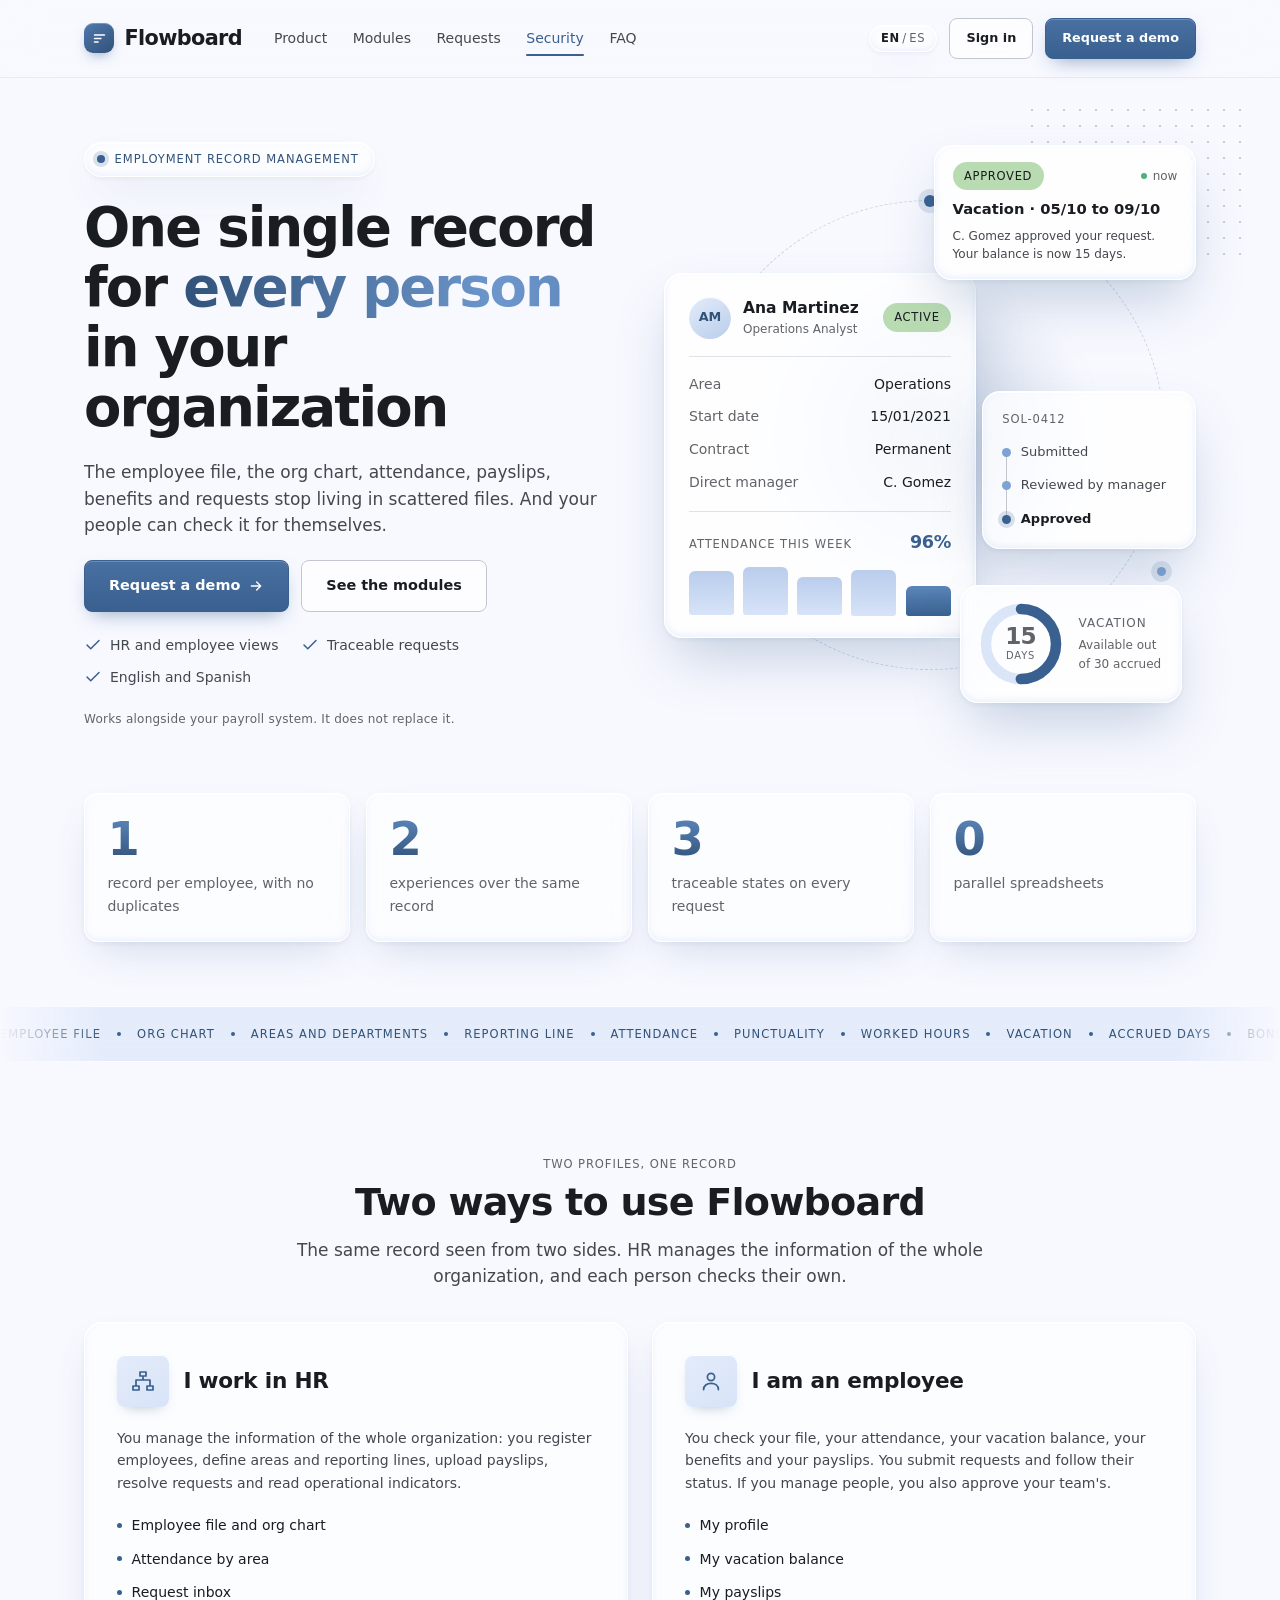
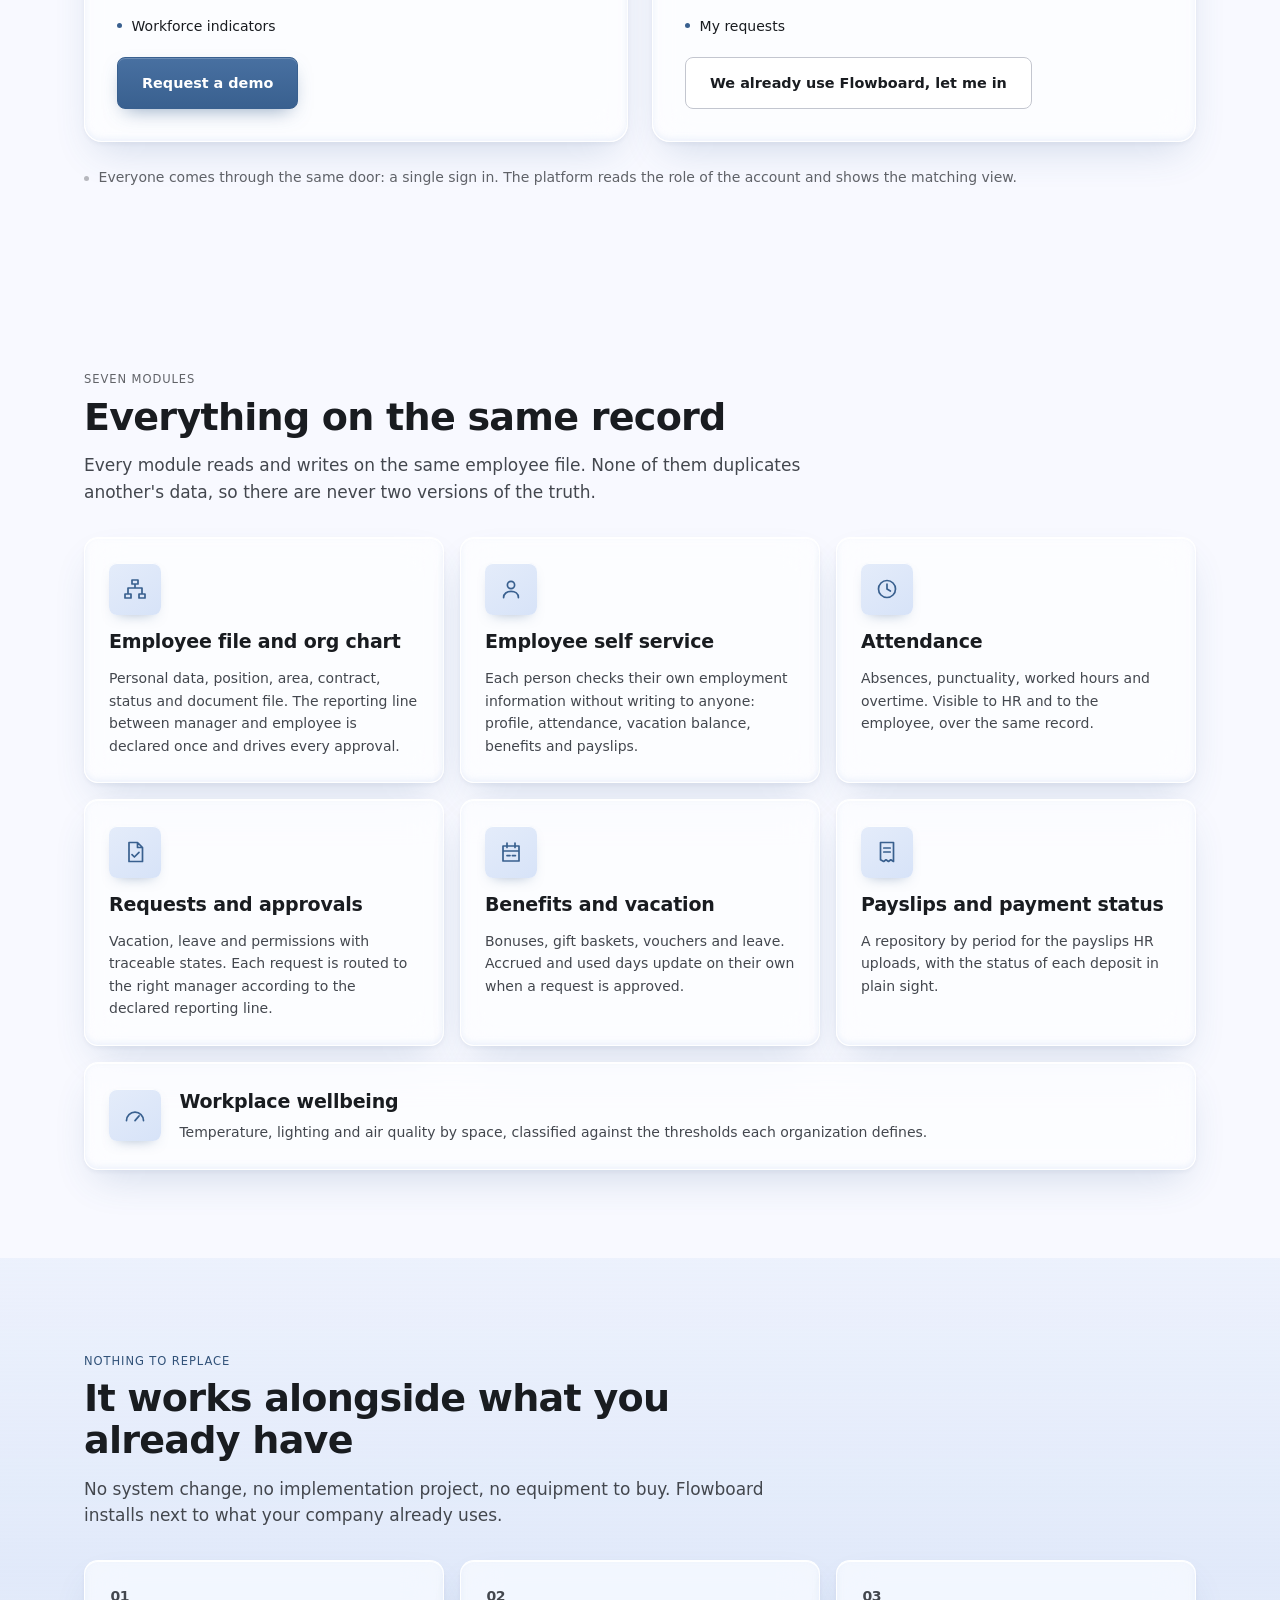
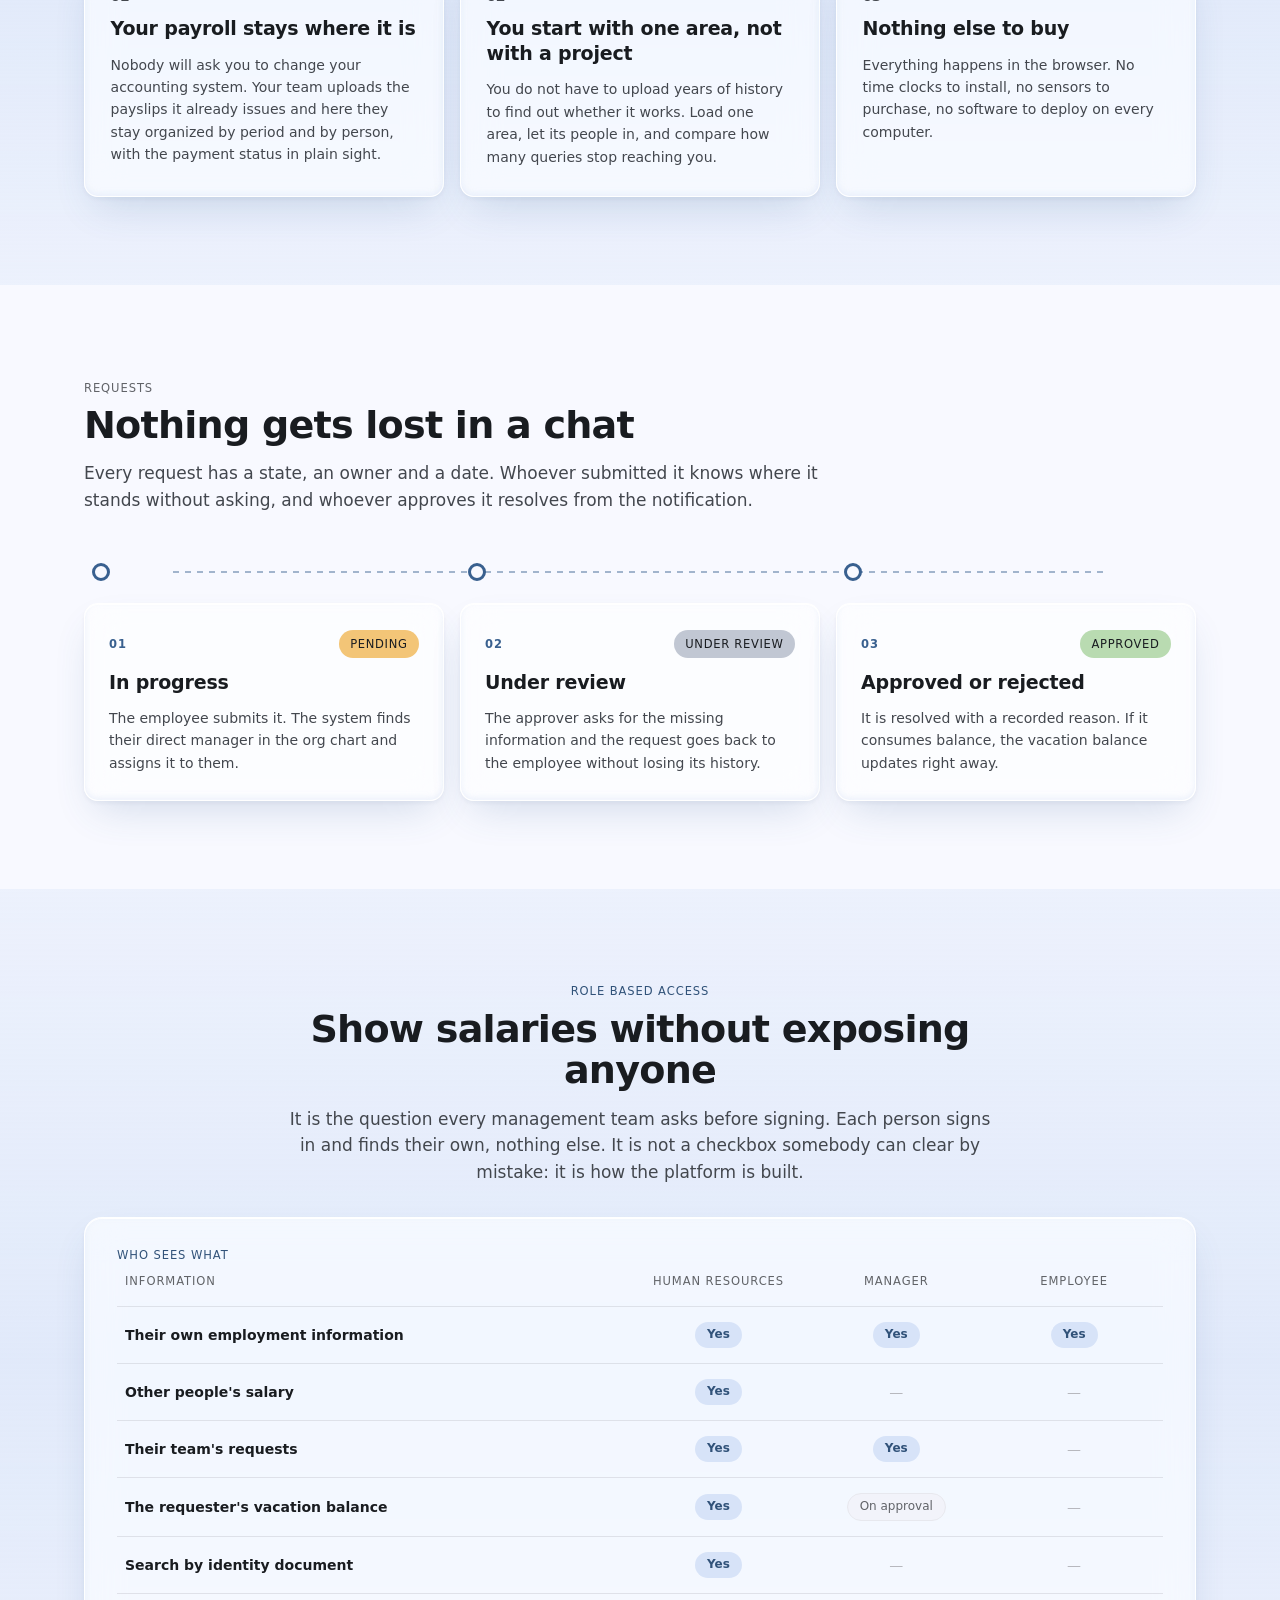
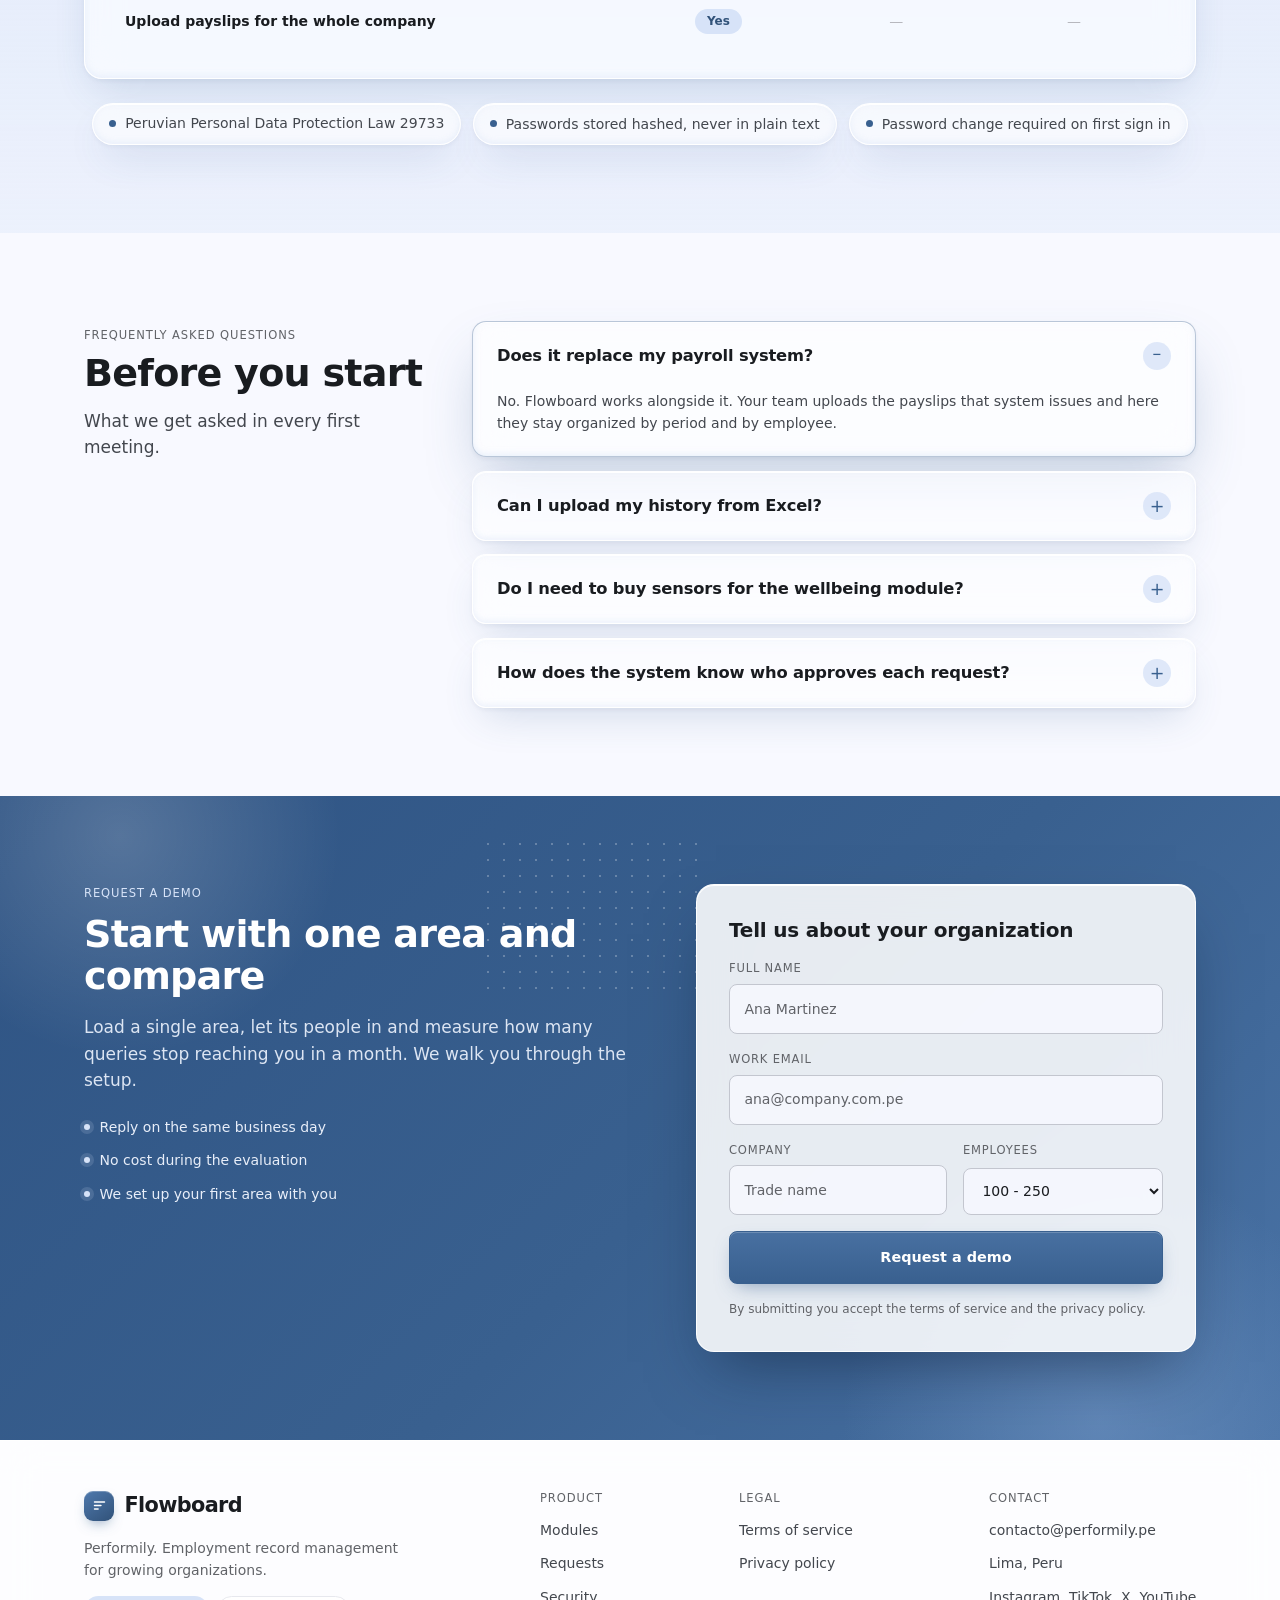
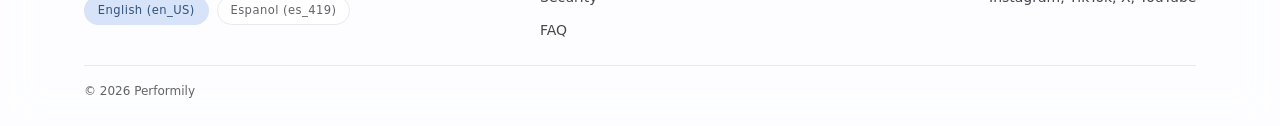
==== commit 7ef444af: "feat:  remove pointer effects and background blobs" ====
--- a/index.html
+++ b/index.html
@@ -27,7 +27,6 @@
   <script src="src/js/animations.js"></script>
 </head>
 <body>
-  <div class="page-bg" aria-hidden="true"><span></span><span></span><span></span></div>
   <a class="skip-link" href="#main" data-i18n="skip">Skip to main content</a>
 
   <header class="masthead" id="masthead">
@@ -87,11 +86,11 @@
           <p class="hero__note" data-i18n="hero.note">Works alongside your payroll system. It does not replace it.</p>
         </div>
 
-        <div class="hero__art" aria-hidden="true" data-parallax>
+        <div class="hero__art" aria-hidden="true">
           <span class="hero__glow"></span>
           <span class="hero__ring"></span>
 
-          <div class="float float--notif" data-depth="26">
+          <div class="float float--notif">
             <article class="card card--strong notif">
               <div class="notif__row">
                 <span class="chip chip--ok" data-i18n="req.3.chip">Approved</span>
@@ -102,7 +101,7 @@
             </article>
           </div>
 
-          <div class="float float--record" data-depth="10">
+          <div class="float float--record">
             <article class="card card--strong record">
               <header class="record__head">
                 <span class="avatar">AM</span>
@@ -135,7 +134,7 @@
             </article>
           </div>
 
-          <div class="float float--steps" data-depth="20">
+          <div class="float float--steps">
             <article class="card card--strong steps-card">
               <p class="label">SOL-0412</p>
               <ul>
@@ -146,7 +145,7 @@
             </article>
           </div>
 
-          <div class="float float--gauge" data-depth="32">
+          <div class="float float--gauge">
             <article class="card card--strong gauge-card">
               <p class="label" data-i18n="hero.gauge.title">Vacation</p>
               <div class="gauge">
--- a/src/css/tokens.css
+++ b/src/css/tokens.css
@@ -70,10 +70,6 @@
     0 2px 4px rgba(26, 46, 77, 0.06),
     0 28px 56px -10px rgba(57, 96, 143, 0.28);
 
-  --blob-1: rgba(120, 160, 214, 0.35);
-  --blob-2: rgba(215, 227, 248, 0.9);
-  --blob-3: rgba(162, 139, 214, 0.18);
-
   --ease-out: cubic-bezier(0.2, 0.7, 0.2, 1);
   --ease-spring: cubic-bezier(0.34, 1.56, 0.64, 1);
 }
--- a/src/css/styles.css
+++ b/src/css/styles.css
@@ -7,11 +7,7 @@
 
 body {
   margin: 0;
-  background:
-    radial-gradient(900px 600px at 85% -10%, rgba(215, 227, 248, 0.9), transparent 60%),
-    radial-gradient(700px 500px at -10% 30%, rgba(215, 227, 248, 0.7), transparent 60%),
-    var(--paper);
-  background-attachment: fixed;
+  background: var(--paper);
   color: var(--ink);
   font-family: var(--font);
   font-size: var(--t-md);
@@ -36,23 +32,6 @@
   padding-inline: var(--gutter);
 }
 
-/* Animated background shared by the whole page (the glass needs colour behind it) */
-.page-bg {
-  position: fixed;
-  inset: 0;
-  z-index: -1;
-  overflow: hidden;
-  pointer-events: none;
-}
-.page-bg span {
-  position: absolute;
-  border-radius: 50%;
-  will-change: transform;
-}
-.page-bg span:nth-child(1) { width: 560px; height: 560px; top: -140px; right: -120px; background: radial-gradient(circle, var(--blob-1), transparent 68%); }
-.page-bg span:nth-child(2) { width: 640px; height: 640px; top: 40%; left: -220px; background: radial-gradient(circle, var(--blob-2), transparent 68%); }
-.page-bg span:nth-child(3) { width: 520px; height: 520px; bottom: -160px; right: 10%; background: radial-gradient(circle, var(--blob-3), transparent 68%); }
-
 .dots {
   position: absolute;
   width: 224px;
@@ -83,7 +62,6 @@
 .section-head p { margin-top: 0.35rem; }
 .section-head--center { max-width: 44rem; margin-inline: auto; text-align: center; }
 
-/* Glass surface */
 .card {
   position: relative;
   isolation: isolate;
@@ -93,21 +71,6 @@
   box-shadow: var(--glass-shadow);
   -webkit-backdrop-filter: blur(var(--glass-blur)) saturate(150%);
   backdrop-filter: blur(var(--glass-blur)) saturate(150%);
-}
-/* Light that follows the pointer (vars set in animations.js) */
-.card::before {
-  content: "";
-  position: absolute;
-  inset: 0;
-  z-index: -1;
-  border-radius: inherit;
-  background: radial-gradient(380px circle at var(--mx, 50%) var(--my, 50%), rgba(120, 160, 214, 0.2), transparent 45%);
-  opacity: 0;
-  transition: opacity 0.3s ease;
-  pointer-events: none;
-}
-@media (hover: hover) {
-  .card:hover::before { opacity: 1; }
 }
 .card--strong { background: var(--glass-bg-strong); box-shadow: var(--glass-shadow-strong); }
 
@@ -301,7 +264,6 @@
 .lang-pill[aria-pressed="true"] { background: var(--lavender); border-color: transparent; color: var(--primary-press); }
 .site-footer__base { margin-top: var(--s-3); padding-top: var(--s-2); border-top: 1px solid var(--hair); font-size: var(--t-xs); color: var(--ink-3); }
 
-/* Hero */
 .hero { position: relative; padding-block: var(--s-6) var(--s-6); }
 .hero__dots { top: 24px; right: 32px; }
 .hero__dots--left { top: auto; right: auto; bottom: 24px; left: -40px; }
@@ -370,6 +332,7 @@
 }
 .hero__ring::before { top: -6px; left: calc(50% - 6px); }
 .hero__ring::after { bottom: 20%; right: -2px; width: 9px; height: 9px; background: #7fa3d1; }
+
 .hero__glow {
   position: absolute;
   top: 50%;
@@ -383,7 +346,7 @@
   pointer-events: none;
 }
 
-.float { position: absolute; transition: transform 0.5s var(--ease-out); }
+.float { position: absolute; }
 .float > .card { border-radius: var(--r-lg); box-shadow: var(--glass-shadow-strong); }
 .float--notif { top: 0; right: 0; width: 262px; z-index: 3; }
 .float--record { top: 128px; left: 0; width: 312px; z-index: 1; }
@@ -465,7 +428,6 @@
 .steps-card li.is-current { color: var(--ink); font-weight: 600; }
 .steps-card li.is-current::before { background: var(--primary); box-shadow: 0 0 0 4px rgba(57, 96, 143, 0.18); }
 
-/* Figures */
 .figures { padding-block: 0 var(--s-6); }
 .figures__row { display: grid; grid-template-columns: repeat(4, 1fr); gap: var(--s-2); }
 .figure { padding: 1.4rem 1.4rem 1.5rem; }
@@ -482,7 +444,6 @@
 }
 .figure span { display: block; margin-top: 0.6rem; font-size: var(--t-sm); color: var(--ink-3); max-width: 15rem; }
 
-/* Marquee */
 .marquee {
   position: relative;
   overflow: hidden;
@@ -501,7 +462,6 @@
 @keyframes marquee { from { transform: translateX(0); } to { transform: translateX(-50%); } }
 @media (prefers-reduced-motion: reduce) { .marquee__track { animation: none; } }
 
-/* Segments */
 .segments__grid { display: grid; grid-template-columns: 1fr 1fr; gap: var(--s-3); margin-top: var(--s-4); }
 .segment { padding: 2rem; display: grid; gap: 1.25rem; align-content: start; border-radius: var(--r-lg); }
 .segment__head { display: flex; align-items: center; gap: 0.9rem; }
@@ -514,20 +474,17 @@
 .segments__note { display: flex; gap: 0.6rem; margin-top: var(--s-3); font-size: var(--t-sm); color: var(--ink-3); }
 .segments__note::before { content: ""; width: 5px; height: 5px; margin-top: 0.6rem; border-radius: 50%; background: var(--line-2); flex: none; }
 
-/* Modules */
 .modules__grid { display: grid; grid-template-columns: repeat(3, 1fr); gap: var(--s-2); margin-top: var(--s-4); }
 .module { padding: 1.6rem 1.5rem; display: grid; gap: 0.85rem; align-content: start; }
 .module p { font-size: var(--t-sm); color: var(--ink-2); }
 .module--wide { grid-column: 1 / -1; grid-template-columns: auto 1fr; align-items: start; column-gap: 1.15rem; }
 .module--wide p { margin-top: 0.5rem; }
 
-/* Compatibility */
 .compat__grid { display: grid; grid-template-columns: repeat(3, 1fr); gap: var(--s-2); margin-top: var(--s-4); }
 .compat { padding: 1.75rem 1.6rem; display: grid; gap: 0.8rem; align-content: start; }
 .compat__n { font-size: 2rem; font-weight: 700; letter-spacing: -0.04em; line-height: 1; color: rgba(57, 96, 143, 0.28); }
 .compat p { font-size: var(--t-sm); color: var(--ink-2); }
 
-/* Requests flow */
 .flow { position: relative; margin-top: var(--s-4); }
 .flow__rail {
   position: absolute;
@@ -545,7 +502,6 @@
 .stage__n { font-size: var(--t-label); font-weight: 600; letter-spacing: 0.09em; color: var(--primary); }
 .stage p { font-size: var(--t-sm); color: var(--ink-2); }
 
-/* Security */
 .matrix { margin-top: var(--s-4); padding: 1.75rem 2rem; border-radius: var(--r-lg); }
 .matrix table { width: 100%; border-collapse: collapse; }
 .matrix caption { text-align: left; padding-bottom: 0.5rem; }
@@ -578,7 +534,6 @@
 }
 .badge::before { content: ""; width: 7px; height: 7px; border-radius: 50%; background: var(--primary); flex: none; }
 
-/* FAQ */
 .faq__grid { display: grid; grid-template-columns: 340px 1fr; gap: var(--s-5); align-items: start; }
 .faq__list { display: grid; gap: 0.85rem; }
 .faq__item { padding: 0; overflow: hidden; transition: border-color 0.25s ease, box-shadow 0.25s ease; }
@@ -602,7 +557,6 @@
 .faq__a { padding: 0 1.5rem 1.35rem; font-size: var(--t-sm); color: var(--ink-2); }
 .faq__a[hidden] { display: none; }
 
-/* Closing */
 .closing { position: relative; overflow: hidden; background: linear-gradient(135deg, #2f5484, var(--primary) 55%, #4a73a6); color: var(--on-dark); }
 .closing__bg { position: absolute; inset: 0; pointer-events: none; }
 .closing__bg span { position: absolute; border-radius: 50%; }
@@ -653,7 +607,6 @@
 .form .form__status { font-size: var(--t-sm); font-weight: 500; color: var(--primary-press); }
 .form__status[hidden] { display: none; }
 
-/* Legal pages */
 .legal { padding-block: var(--s-4) var(--s-6); }
 .breadcrumb { display: flex; gap: 0.5rem; font-size: var(--t-sm); color: var(--ink-3); margin-bottom: var(--s-3); }
 .breadcrumb [aria-current="page"] { color: var(--ink-2); font-weight: 500; }
@@ -672,7 +625,6 @@
 .legal__tabs a { padding: 0.6rem 0.9rem; border: 1px solid var(--line); border-radius: var(--r-pill); font-size: var(--t-xs); font-weight: 500; color: var(--ink-2); }
 .legal__tabs a[aria-current="page"] { background: var(--primary); border-color: var(--primary); color: var(--on-dark); }
 
-/* Responsive */
 @media (max-width: 1024px) {
   .hero__grid,
   .segments__grid,
@@ -709,7 +661,7 @@
 
   .hero__art { height: auto; display: grid; grid-template-columns: 1fr 1fr; gap: 0.9rem; }
   .hero__ring, .hero__glow { display: none; }
-  .float { position: static; width: auto; transform: none !important; }
+  .float { position: static; width: auto; }
   .float--notif, .float--record { grid-column: 1 / -1; }
   .float--steps .card, .float--gauge .card { height: 100%; }
 
--- a/src/css/animations.css
+++ b/src/css/animations.css
@@ -1,8 +1,5 @@
 @media (prefers-reduced-motion: no-preference) {
 
-  .page-bg span:nth-child(1) { animation: drift-a 26s ease-in-out infinite alternate; }
-  .page-bg span:nth-child(2) { animation: drift-b 32s ease-in-out infinite alternate; }
-  .page-bg span:nth-child(3) { animation: drift-c 28s ease-in-out infinite alternate; }
 
   .closing__bg span:nth-child(1) { animation: drift-b 22s ease-in-out infinite alternate; }
   .closing__bg span:nth-child(2) { animation: drift-a 26s ease-in-out infinite alternate; }
@@ -34,7 +31,6 @@
   .badge:nth-child(2)::before { animation-delay: 1s; }
   .badge:nth-child(3)::before { animation-delay: 2s; }
 
-
   .js-anim .hero__copy > * { animation: fade-up 0.8s var(--ease-out) both; }
   .js-anim .hero__copy > :nth-child(1) { animation-delay: 0.05s; }
   .js-anim .hero__copy > :nth-child(2) { animation-delay: 0.15s; }
@@ -64,7 +60,6 @@
   .js-anim .steps-card li.is-current { animation: fade-right 0.5s var(--ease-out) 1.5s both; }
   .js-anim .steps-card li.is-current::before { animation: pulse-ring 2.4s ease-in-out 2s infinite; }
 
-
   .js-anim [data-reveal] {
     opacity: 0;
     transform: translateY(28px);
@@ -75,8 +70,6 @@
   .js-anim [data-reveal="right"] { transform: translateX(32px); }
   .js-anim [data-reveal="scale"] { transform: scale(0.95); }
   .js-anim [data-reveal].is-visible { opacity: 1; transform: none; }
-
-  /* ---------- Hover ---------- */
 
   .lift { transition: transform 0.3s var(--ease-out), box-shadow 0.3s var(--ease-out), border-color 0.3s ease; }
   @media (hover: hover) {
@@ -136,4 +129,3 @@
 }
 @keyframes drift-a { from { translate: 0 0; } to { translate: -80px 60px; } }
 @keyframes drift-b { from { translate: 0 0; } to { translate: 90px -50px; } }
-@keyframes drift-c { from { translate: 0 0; } to { translate: -60px -80px; } }
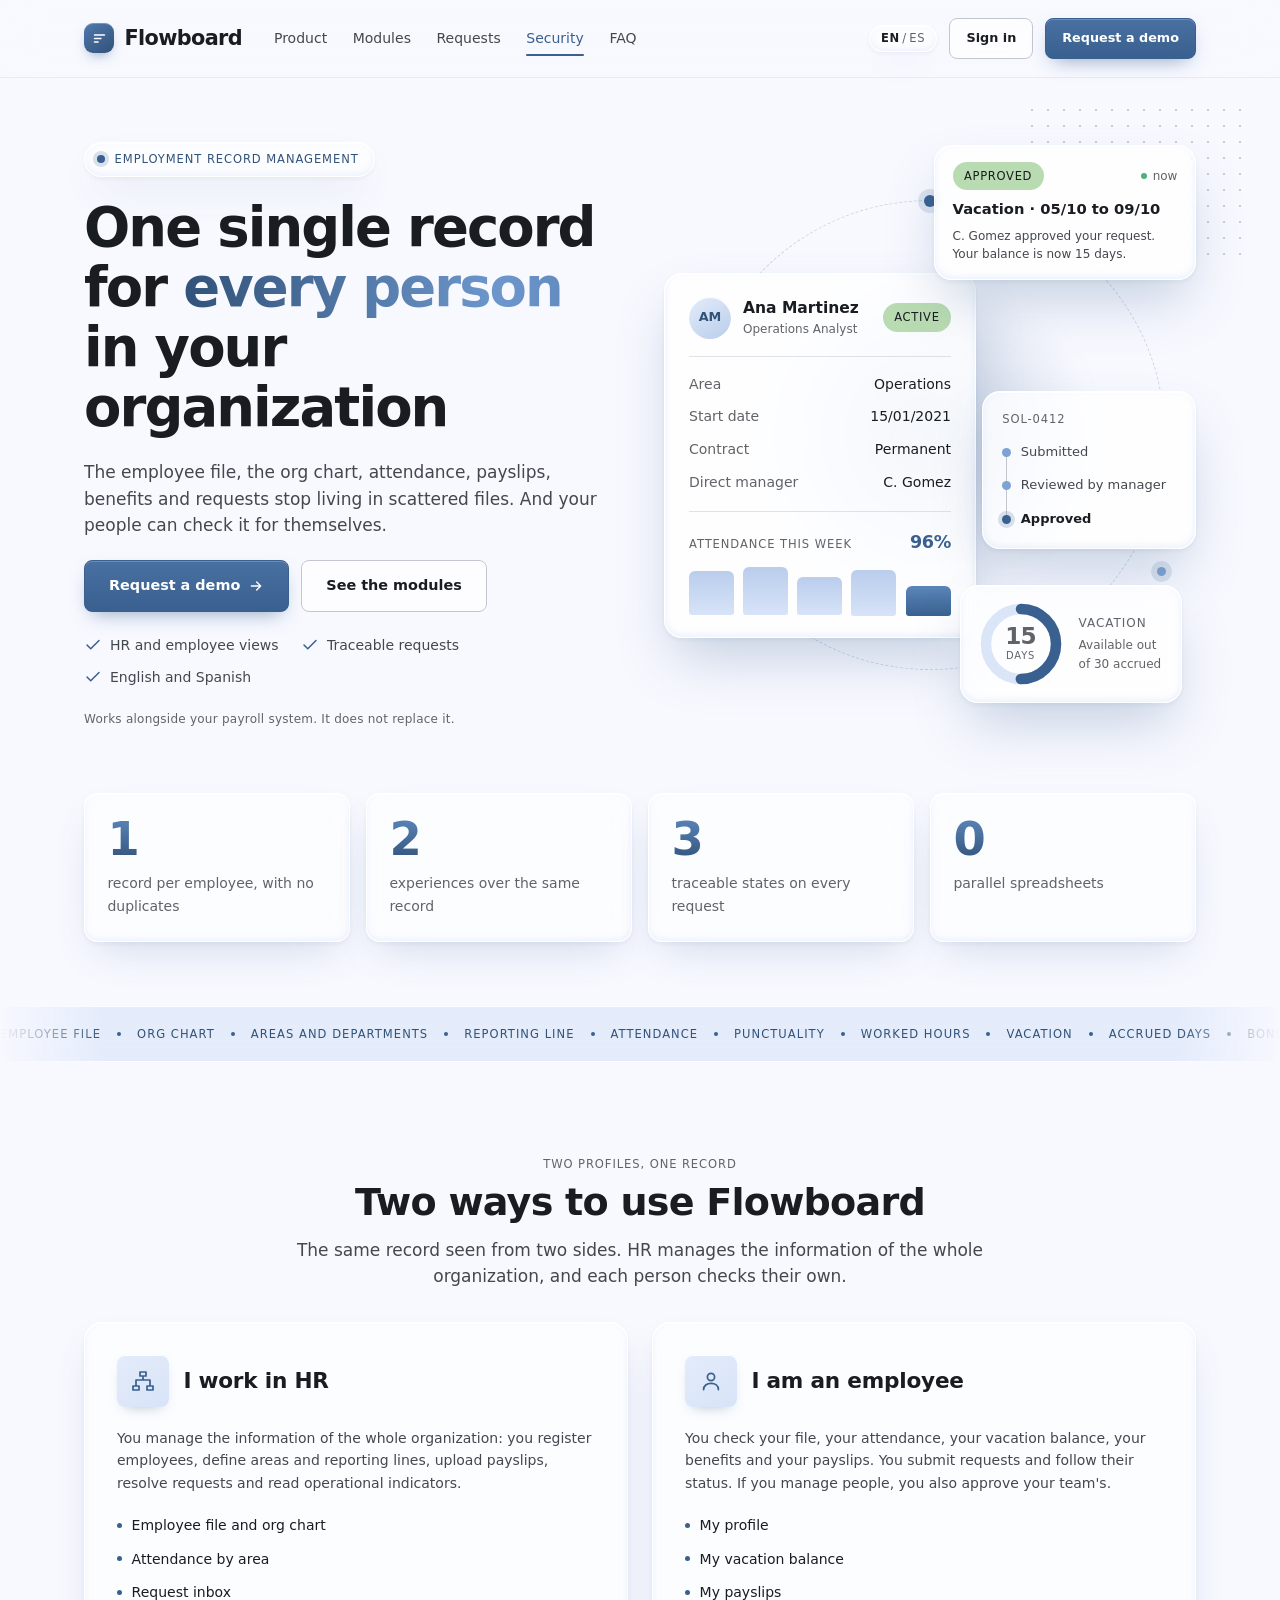
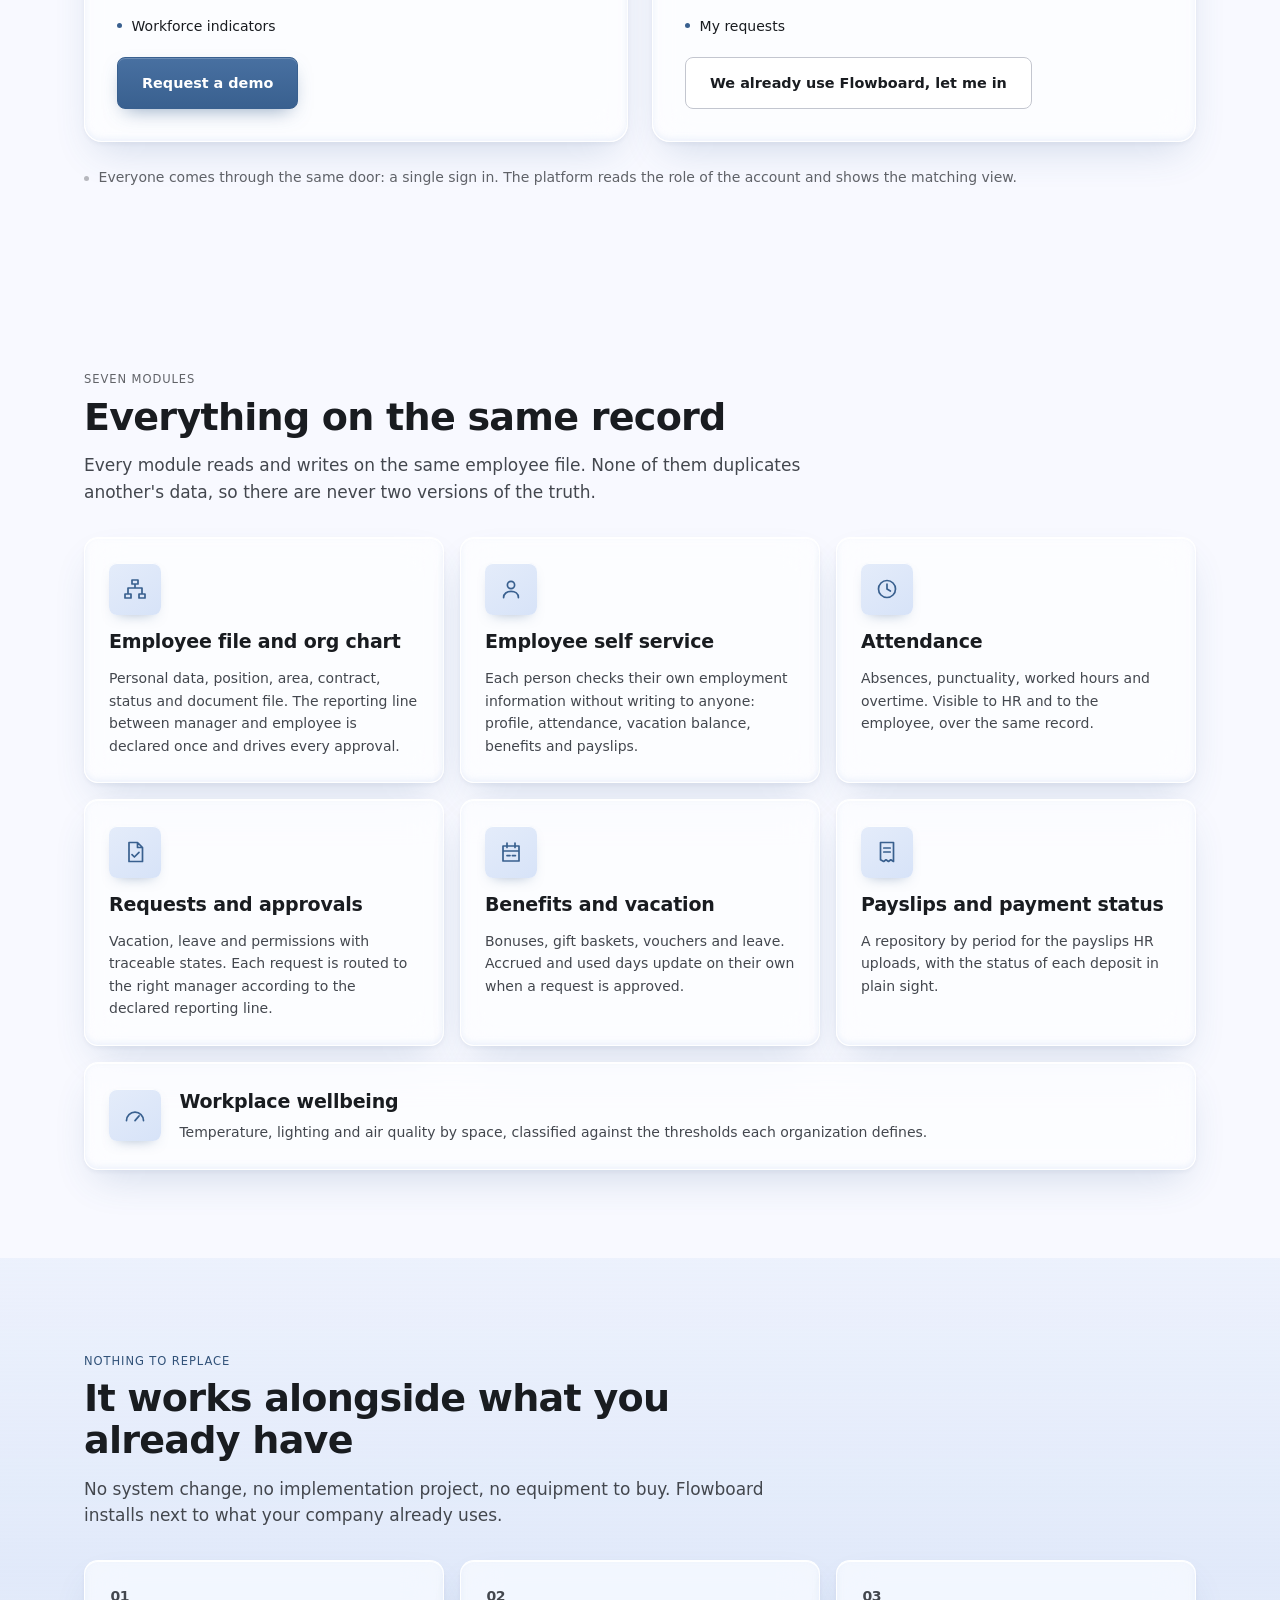
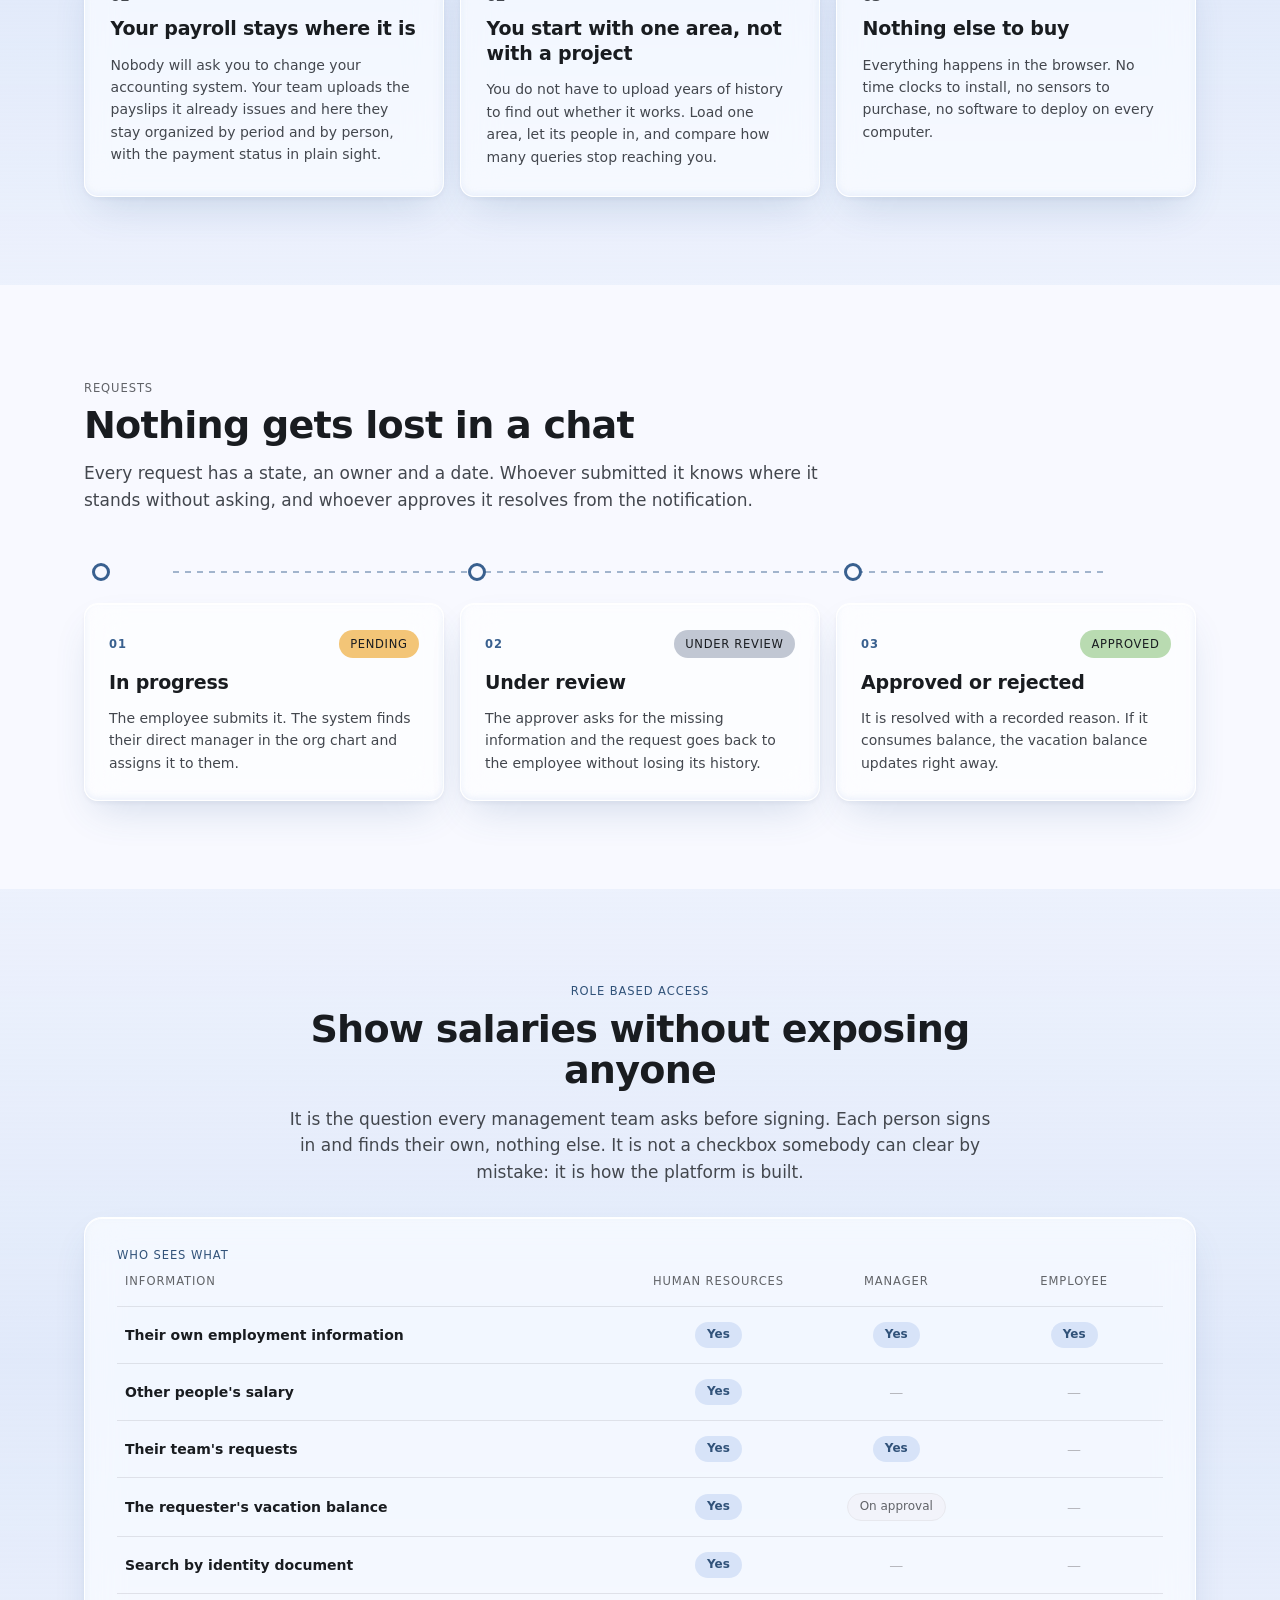
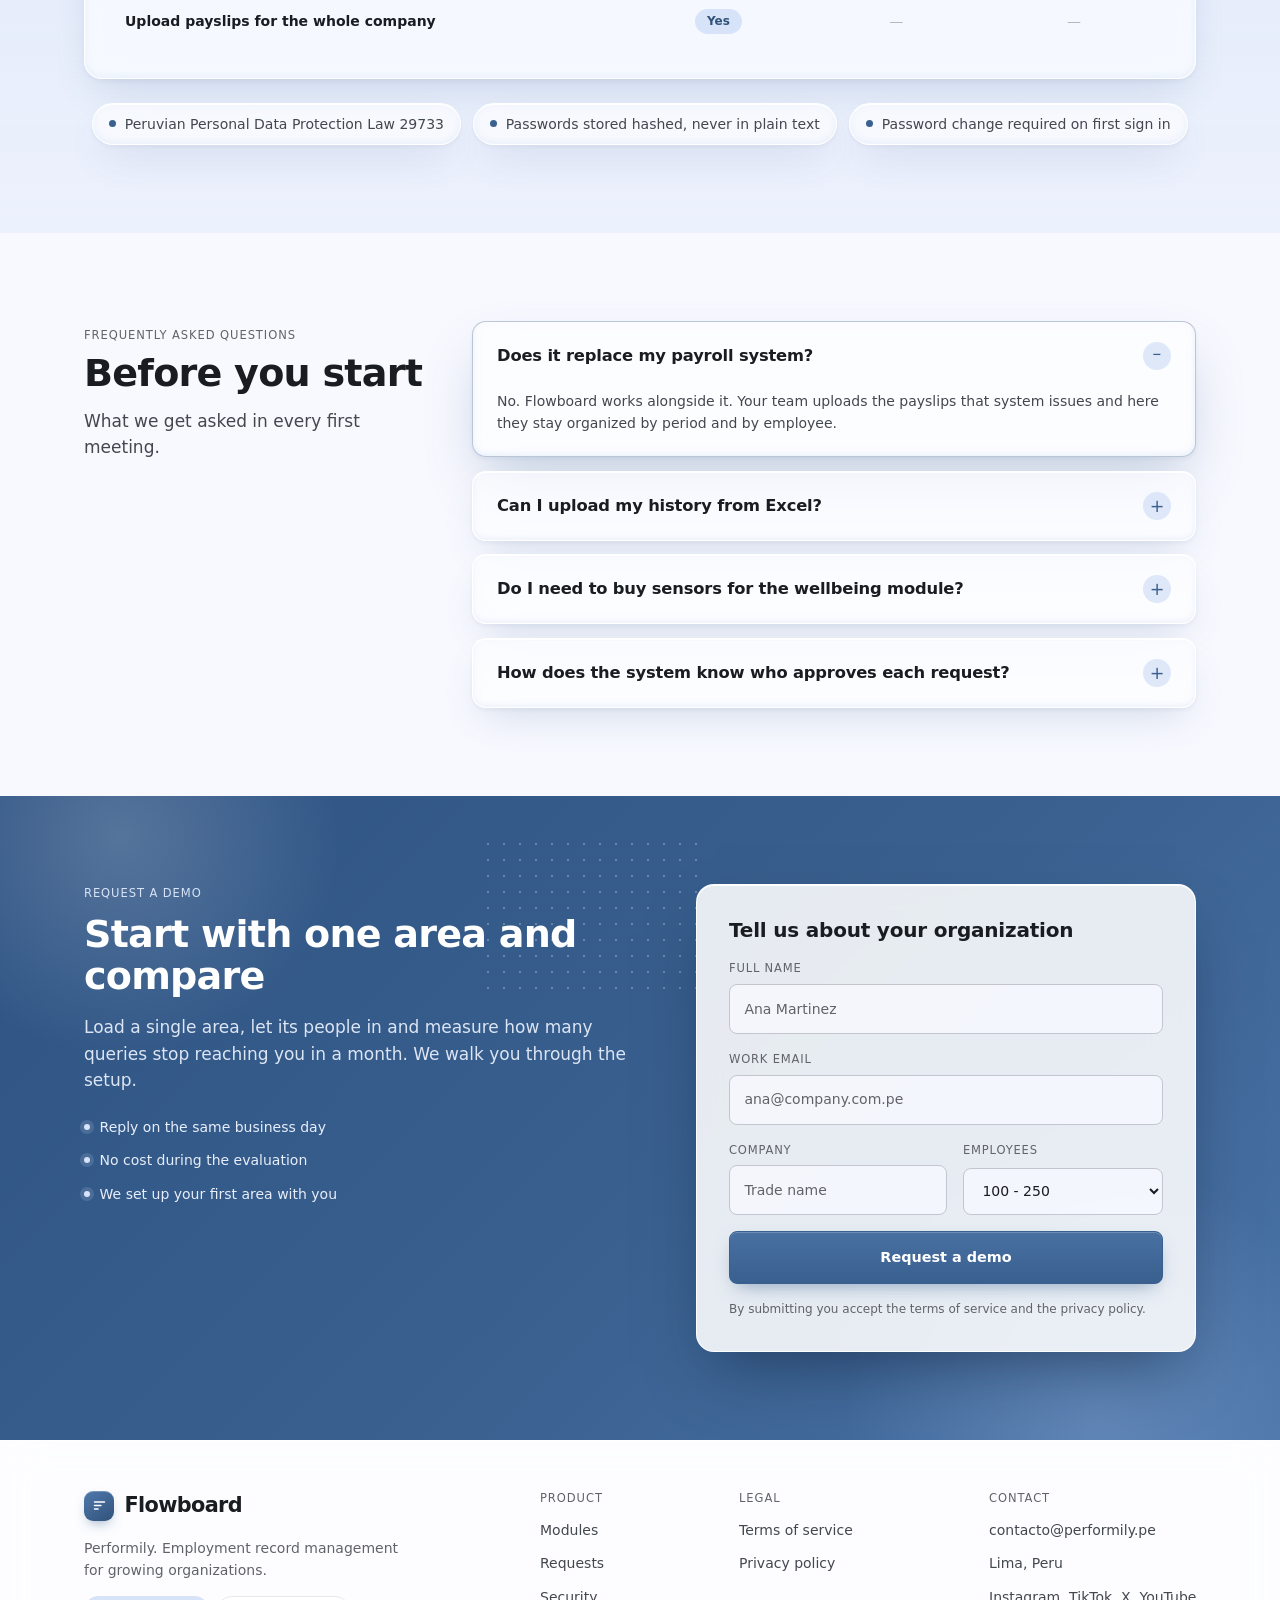
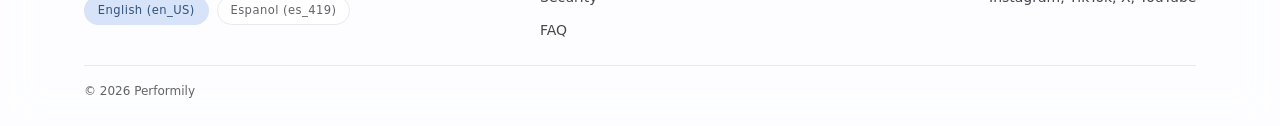
==== commit 960b2e1a: "feat: restore pointer parallax on floating cards" ====
--- a/index.html
+++ b/index.html
@@ -86,11 +86,11 @@
           <p class="hero__note" data-i18n="hero.note">Works alongside your payroll system. It does not replace it.</p>
         </div>
 
-        <div class="hero__art" aria-hidden="true">
+        <div class="hero__art" aria-hidden="true" data-parallax>
           <span class="hero__glow"></span>
           <span class="hero__ring"></span>
 
-          <div class="float float--notif">
+          <div class="float float--notif" data-depth="26">
             <article class="card card--strong notif">
               <div class="notif__row">
                 <span class="chip chip--ok" data-i18n="req.3.chip">Approved</span>
@@ -101,7 +101,7 @@
             </article>
           </div>
 
-          <div class="float float--record">
+          <div class="float float--record" data-depth="10">
             <article class="card card--strong record">
               <header class="record__head">
                 <span class="avatar">AM</span>
@@ -134,7 +134,7 @@
             </article>
           </div>
 
-          <div class="float float--steps">
+          <div class="float float--steps" data-depth="20">
             <article class="card card--strong steps-card">
               <p class="label">SOL-0412</p>
               <ul>
@@ -145,7 +145,7 @@
             </article>
           </div>
 
-          <div class="float float--gauge">
+          <div class="float float--gauge" data-depth="32">
             <article class="card card--strong gauge-card">
               <p class="label" data-i18n="hero.gauge.title">Vacation</p>
               <div class="gauge">
--- a/src/css/styles.css
+++ b/src/css/styles.css
@@ -156,7 +156,6 @@
 }
 .skip-link:focus { top: 1rem; }
 
-/* Header */
 .masthead {
   position: sticky;
   top: 0;
@@ -246,7 +245,6 @@
   box-shadow: 0 0 10px rgba(57, 96, 143, 0.5);
 }
 
-/* Footer */
 .site-footer {
   background: rgba(255, 255, 255, 0.7);
   -webkit-backdrop-filter: blur(20px);
@@ -346,7 +344,7 @@
   pointer-events: none;
 }
 
-.float { position: absolute; }
+.float { position: absolute; transition: transform 0.5s var(--ease-out); }
 .float > .card { border-radius: var(--r-lg); box-shadow: var(--glass-shadow-strong); }
 .float--notif { top: 0; right: 0; width: 262px; z-index: 3; }
 .float--record { top: 128px; left: 0; width: 312px; z-index: 1; }
@@ -661,7 +659,7 @@
 
   .hero__art { height: auto; display: grid; grid-template-columns: 1fr 1fr; gap: 0.9rem; }
   .hero__ring, .hero__glow { display: none; }
-  .float { position: static; width: auto; }
+  .float { position: static; width: auto; transform: none !important; }
   .float--notif, .float--record { grid-column: 1 / -1; }
   .float--steps .card, .float--gauge .card { height: 100%; }
 
--- a/src/css/animations.css
+++ b/src/css/animations.css
@@ -1,5 +1,4 @@
 @media (prefers-reduced-motion: no-preference) {
-
 
   .closing__bg span:nth-child(1) { animation: drift-b 22s ease-in-out infinite alternate; }
   .closing__bg span:nth-child(2) { animation: drift-a 26s ease-in-out infinite alternate; }
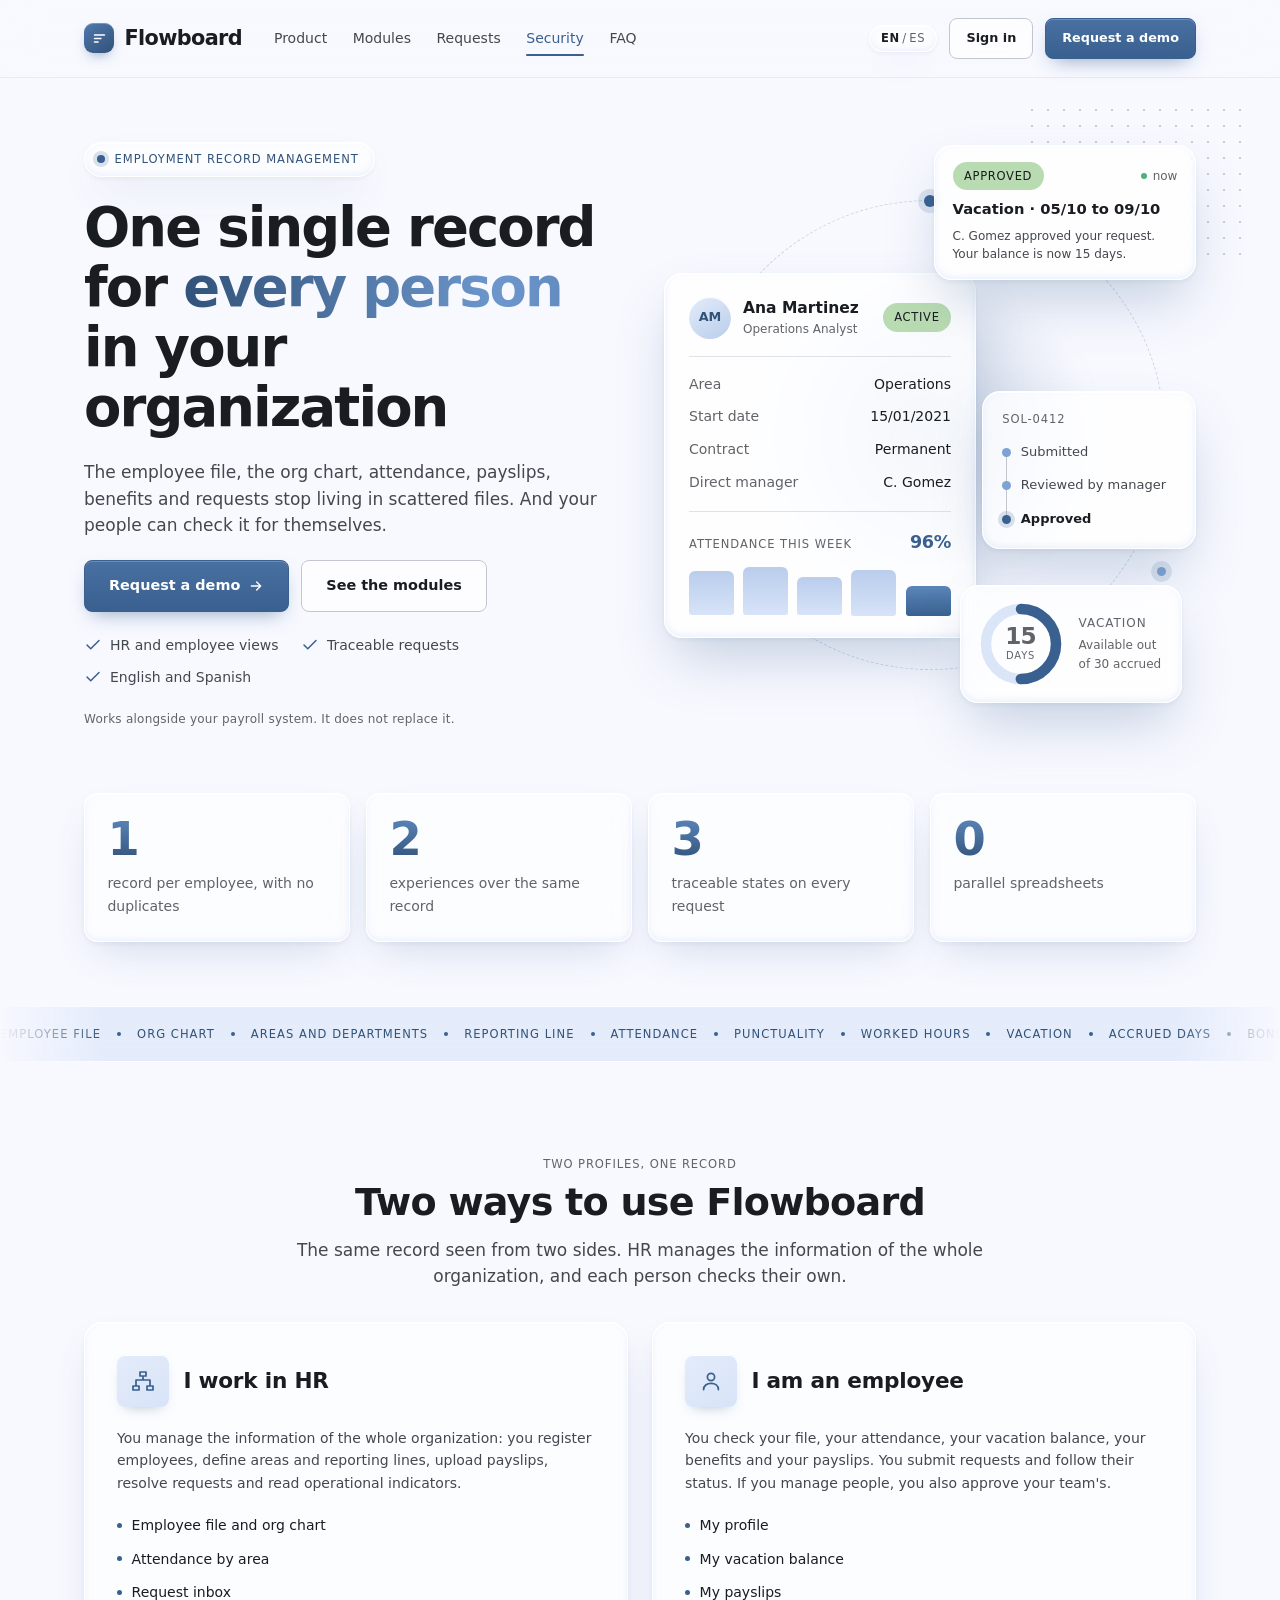
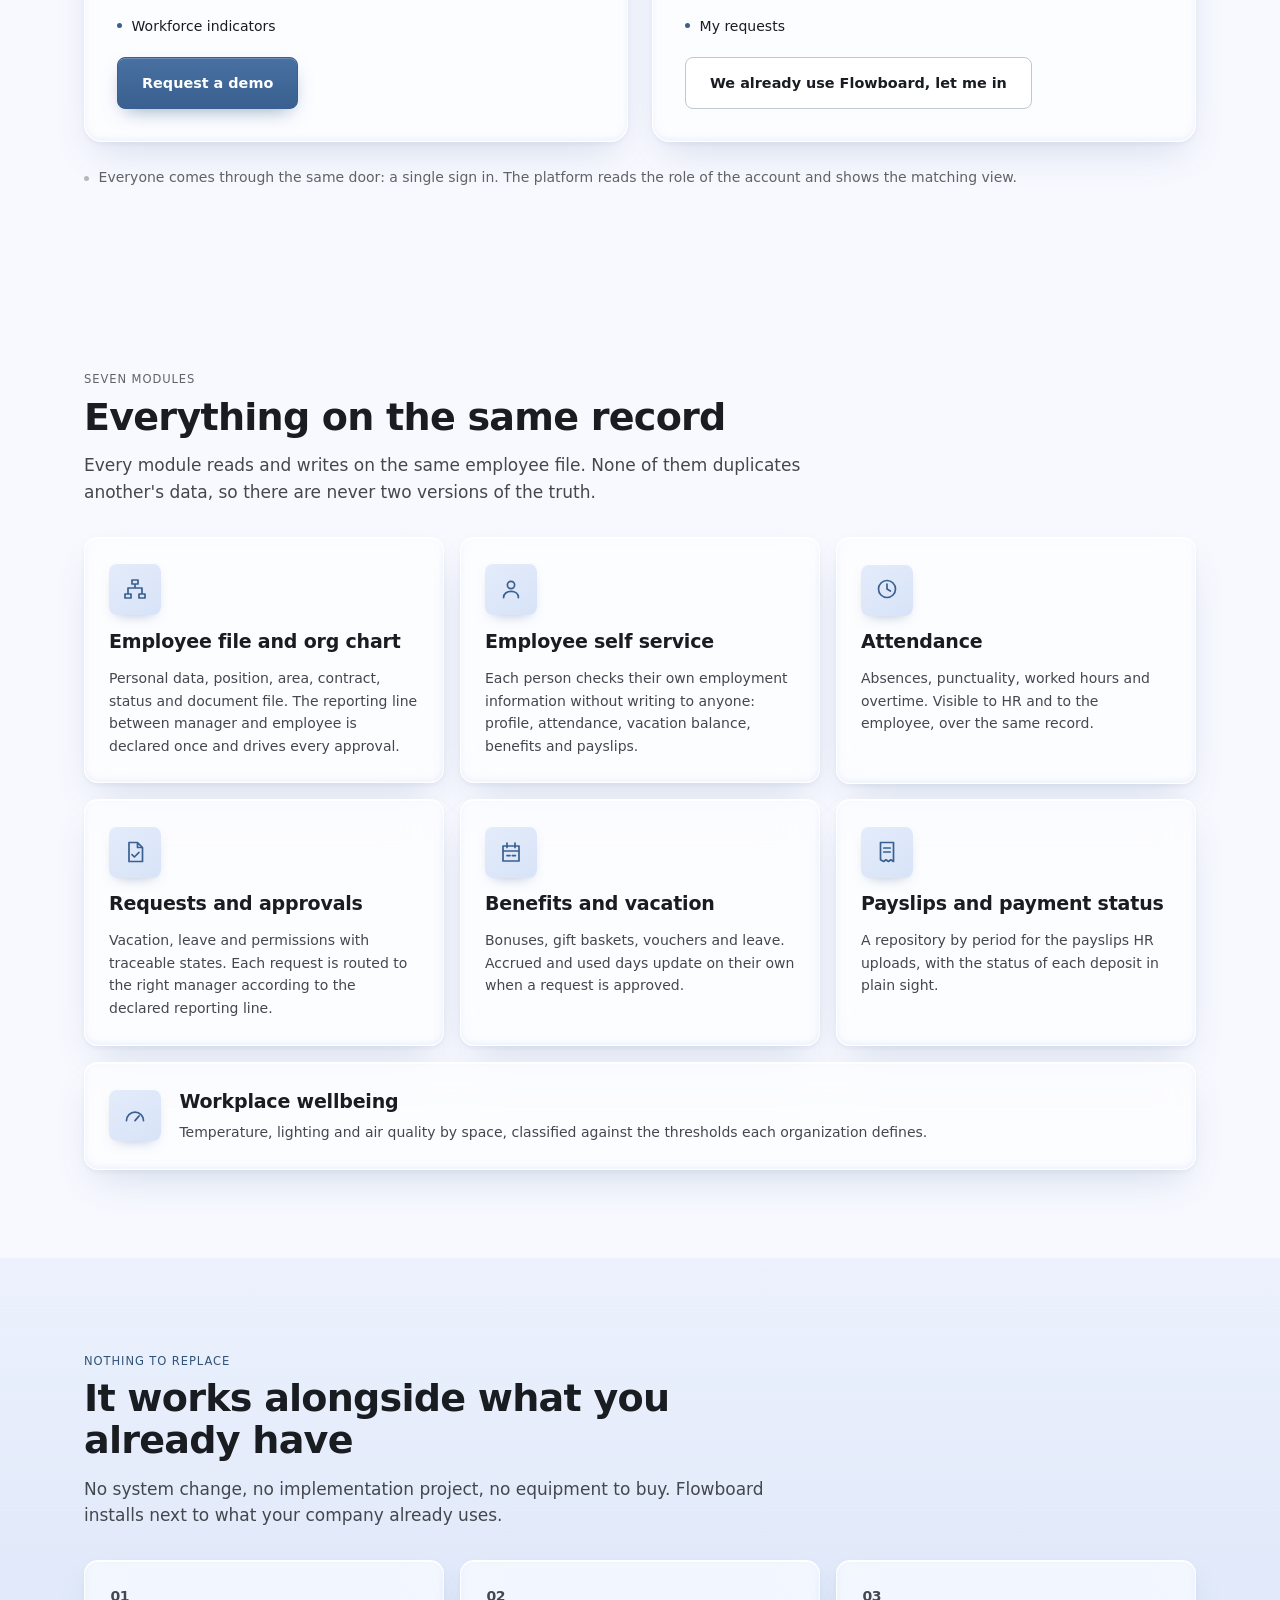
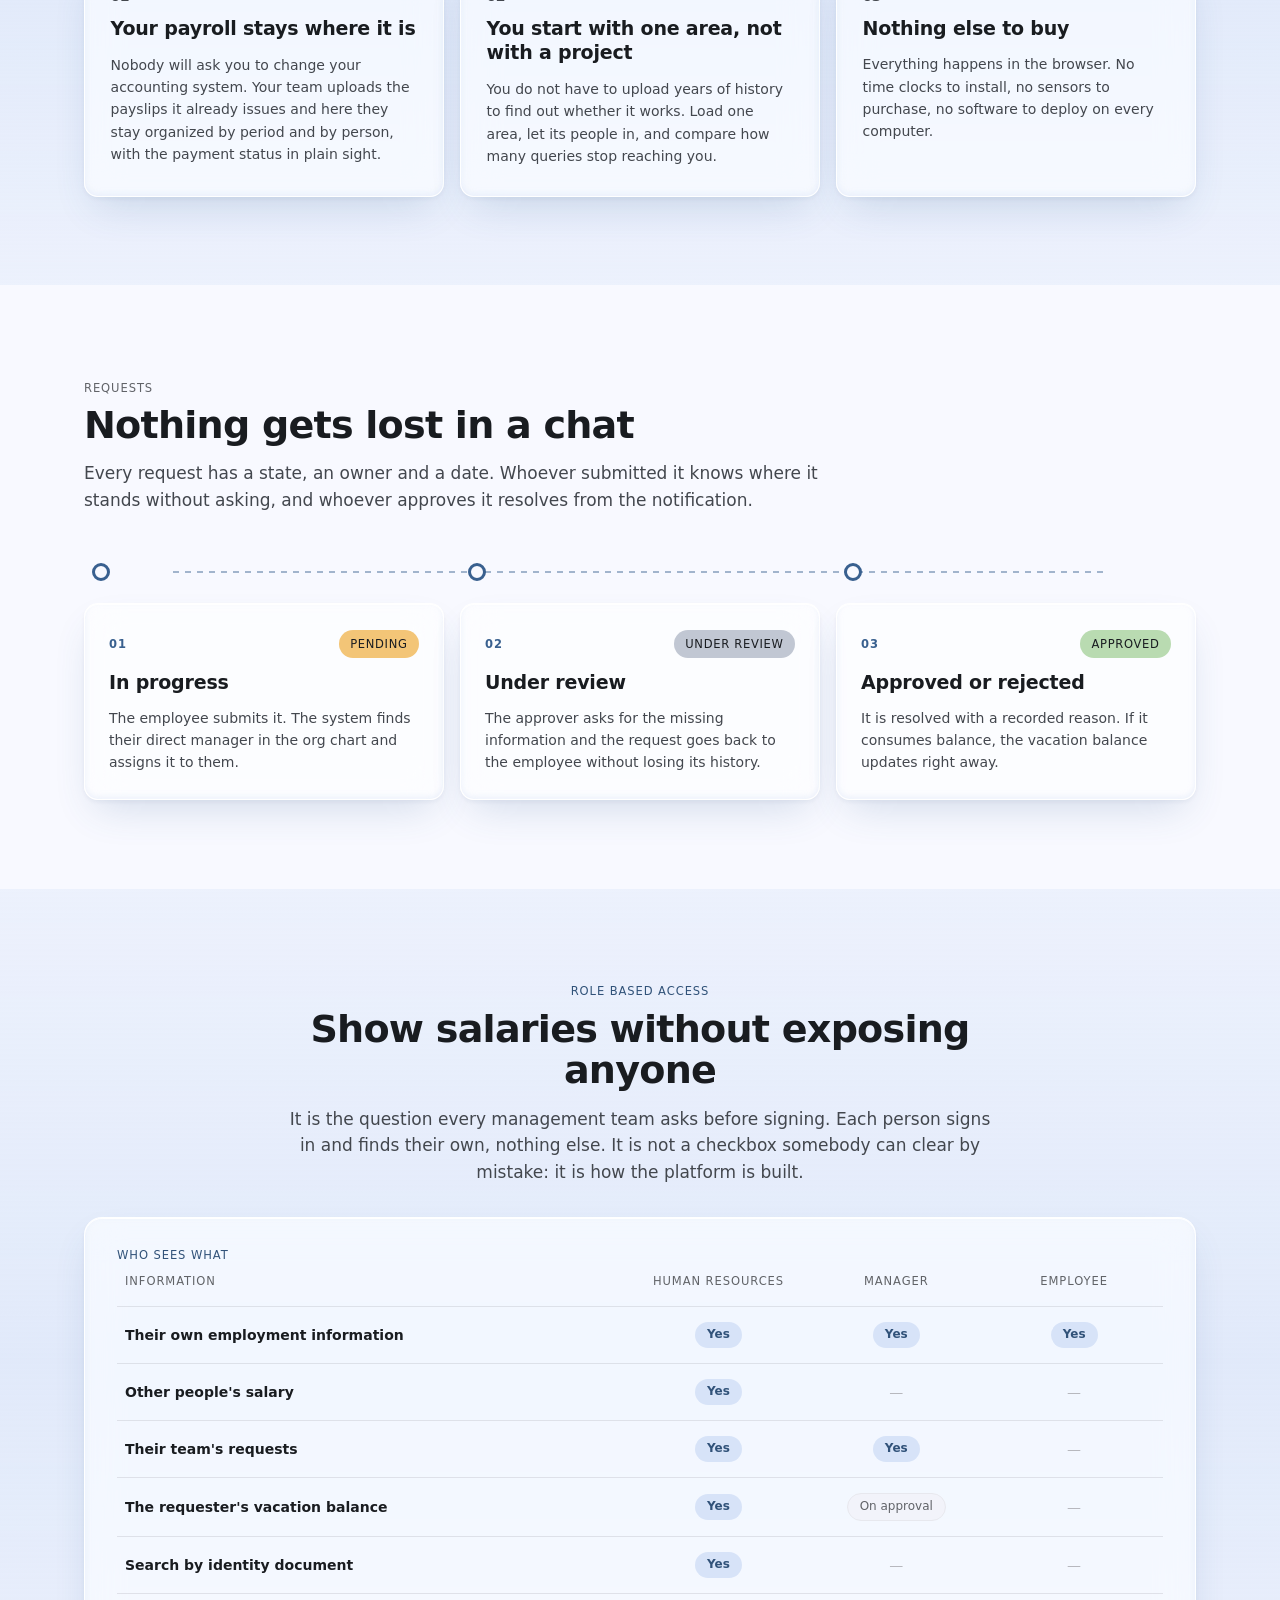
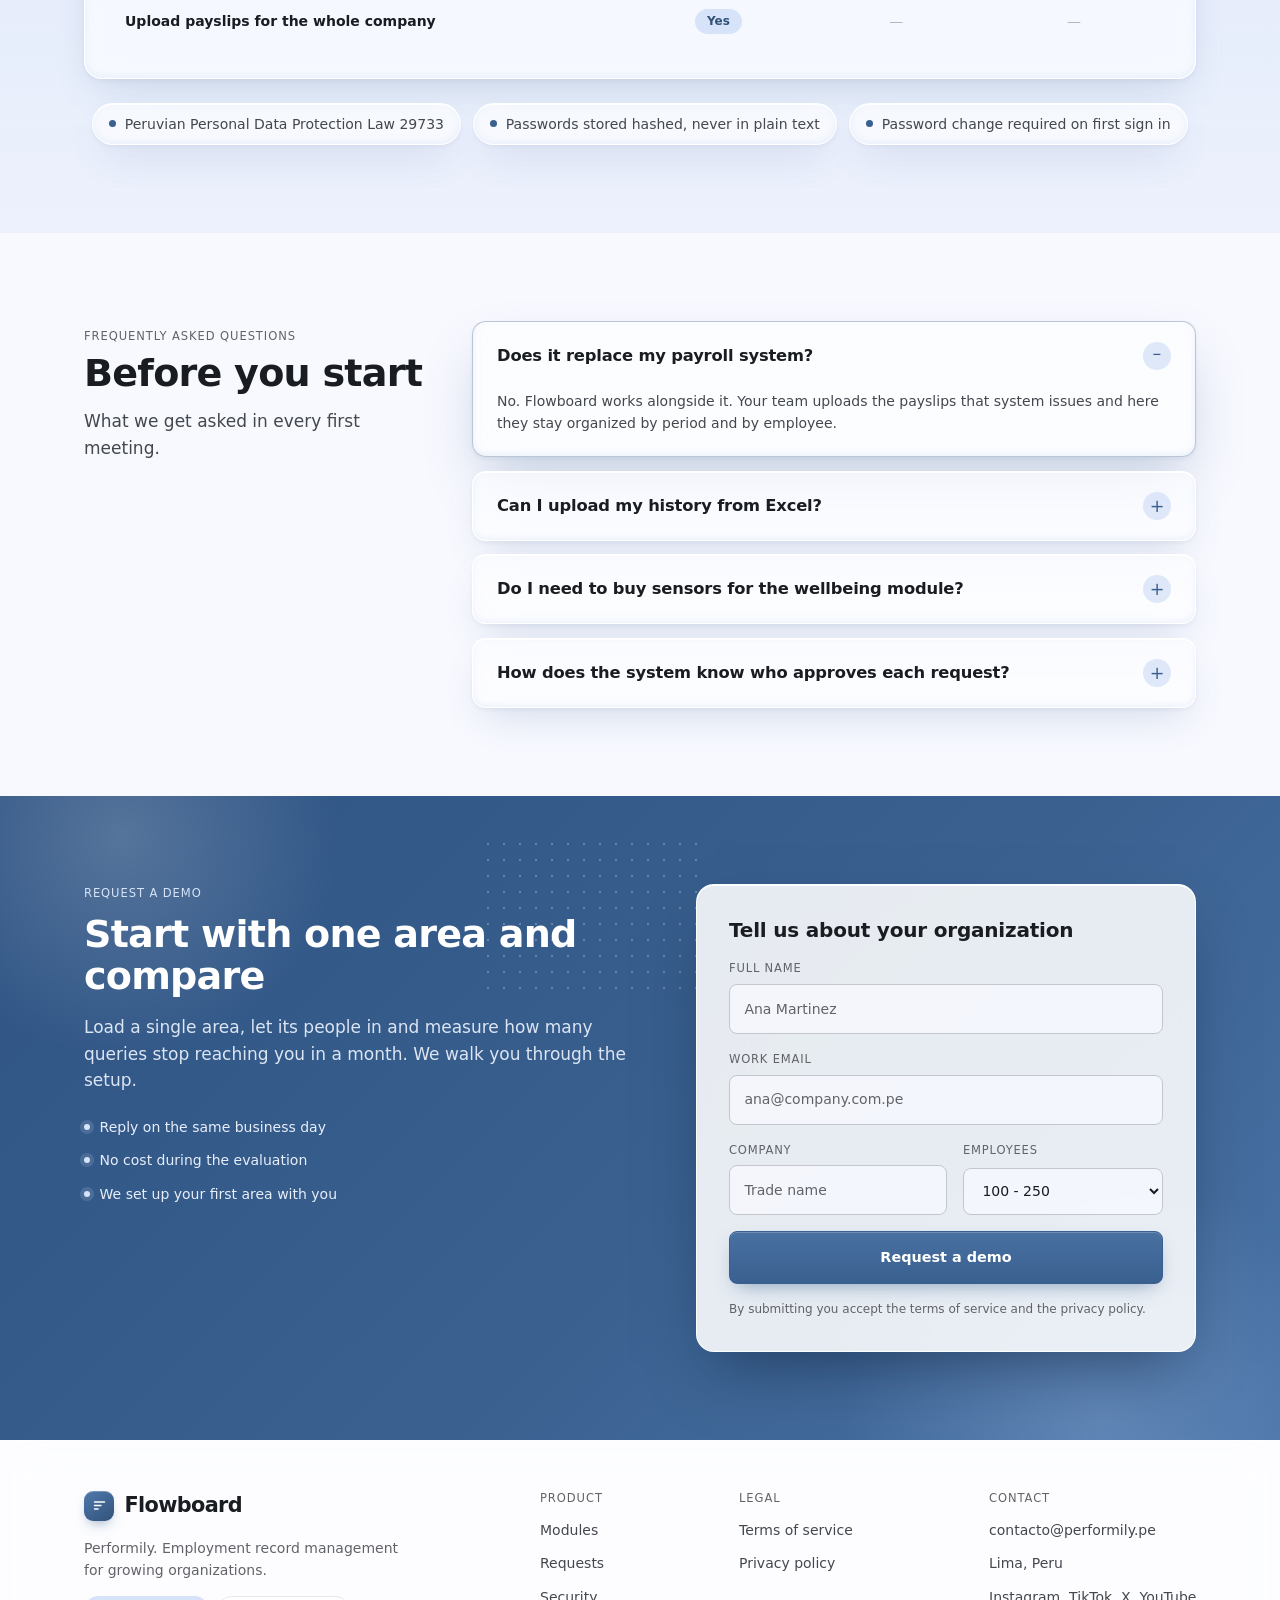
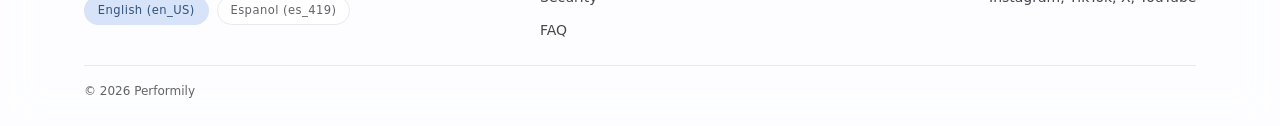
==== commit ed660898: "feat: link sign in buttons to the web application" ====
--- a/index.html
+++ b/index.html
@@ -52,7 +52,7 @@
           <span aria-hidden="true">/</span>
           <span data-lang="es" aria-current="false">ES</span>
         </button>
-        <a class="btn btn--sm" href="#signin" data-i18n="cta.signin">Sign in</a>
+        <a class="btn btn--sm" href="https://flowboard-web-application.vercel.app/login?returnUrl=%2Fhome" data-i18n="cta.signin">Sign in</a>
         <a class="btn btn--sm btn--primary" href="#start" data-i18n="cta.demo">Request a demo</a>
         <button class="burger" type="button" data-burger aria-expanded="false" aria-controls="menu" aria-label="Open menu">
           <span></span><span></span>
@@ -218,7 +218,7 @@
               <li data-i18n="seg.emp.3">My payslips</li>
               <li data-i18n="seg.emp.4">My requests</li>
             </ul>
-            <a class="btn" href="#signin" data-i18n="seg.emp.cta">We already use Flowboard, let me in</a>
+            <a class="btn" href="https://flowboard-web-application.vercel.app/login?returnUrl=%2Fhome" data-i18n="seg.emp.cta">We already use Flowboard, let me in</a>
           </article>
         </div>
 
